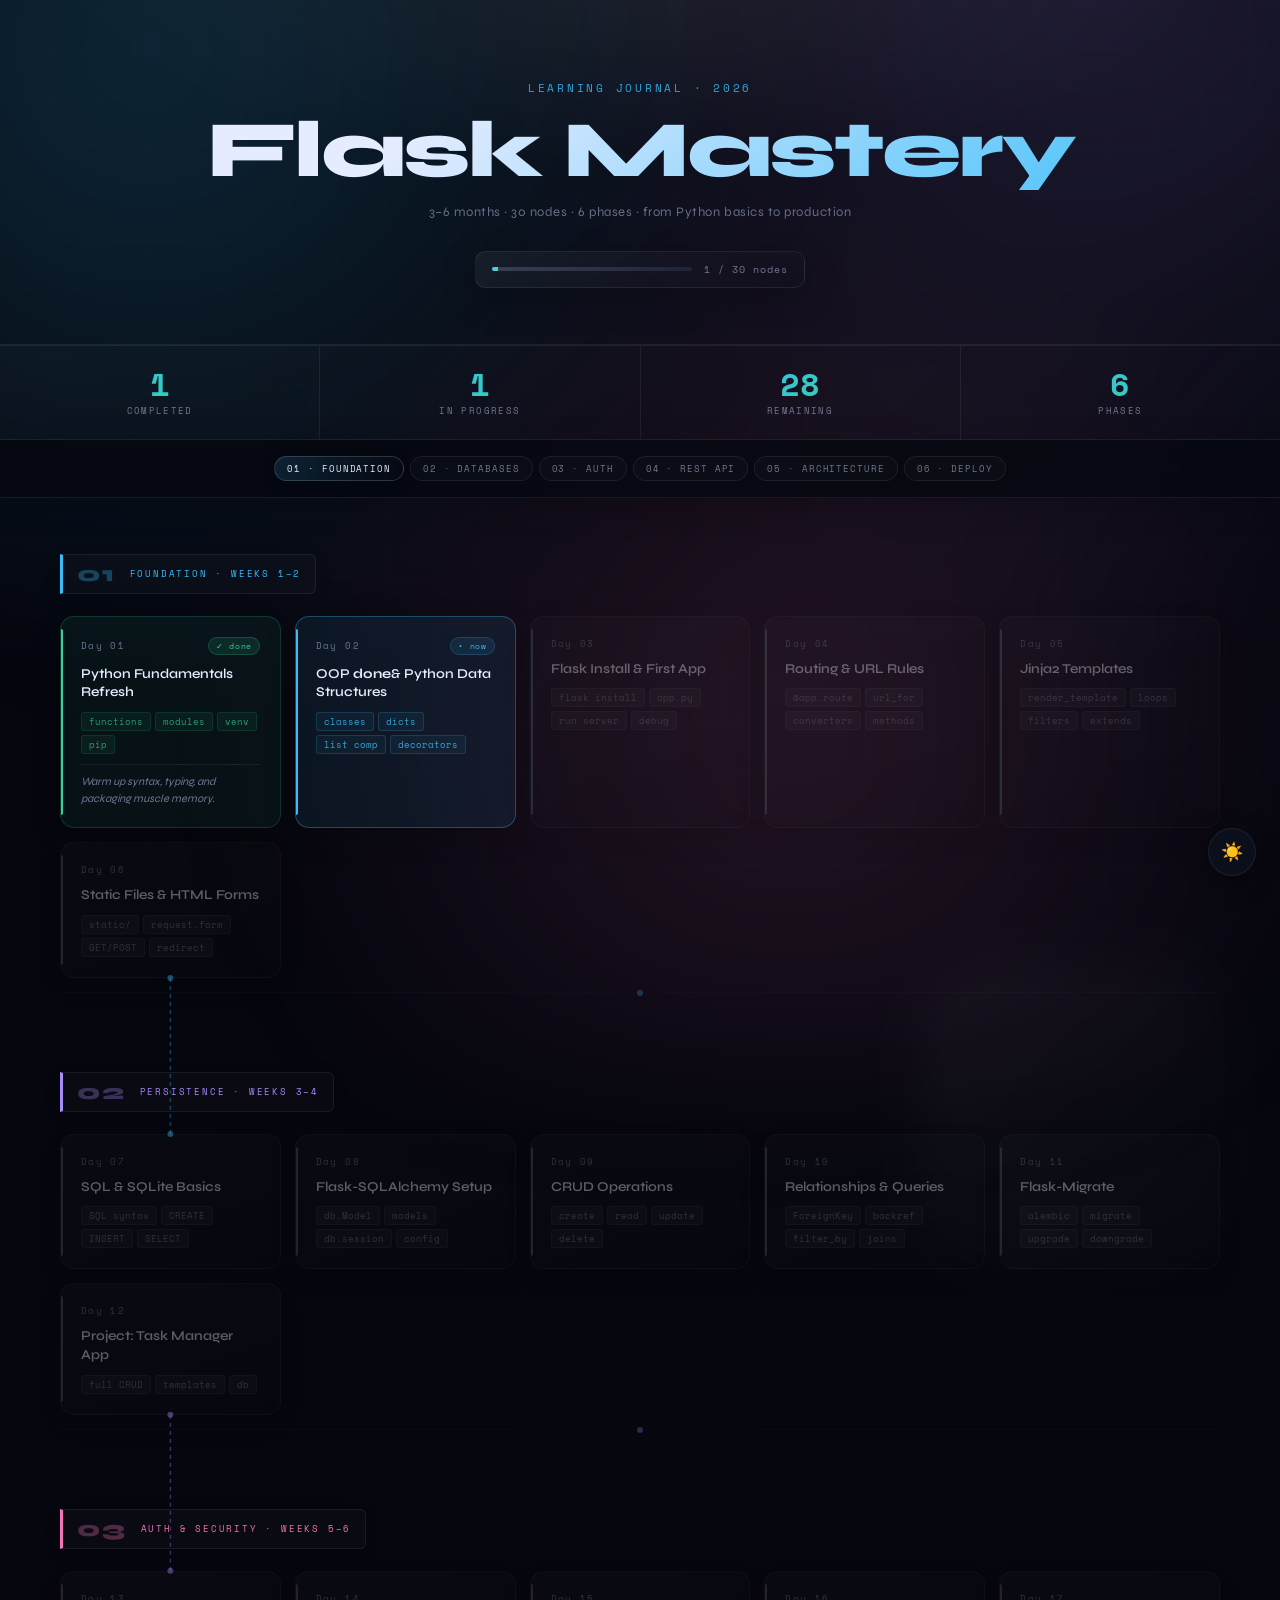
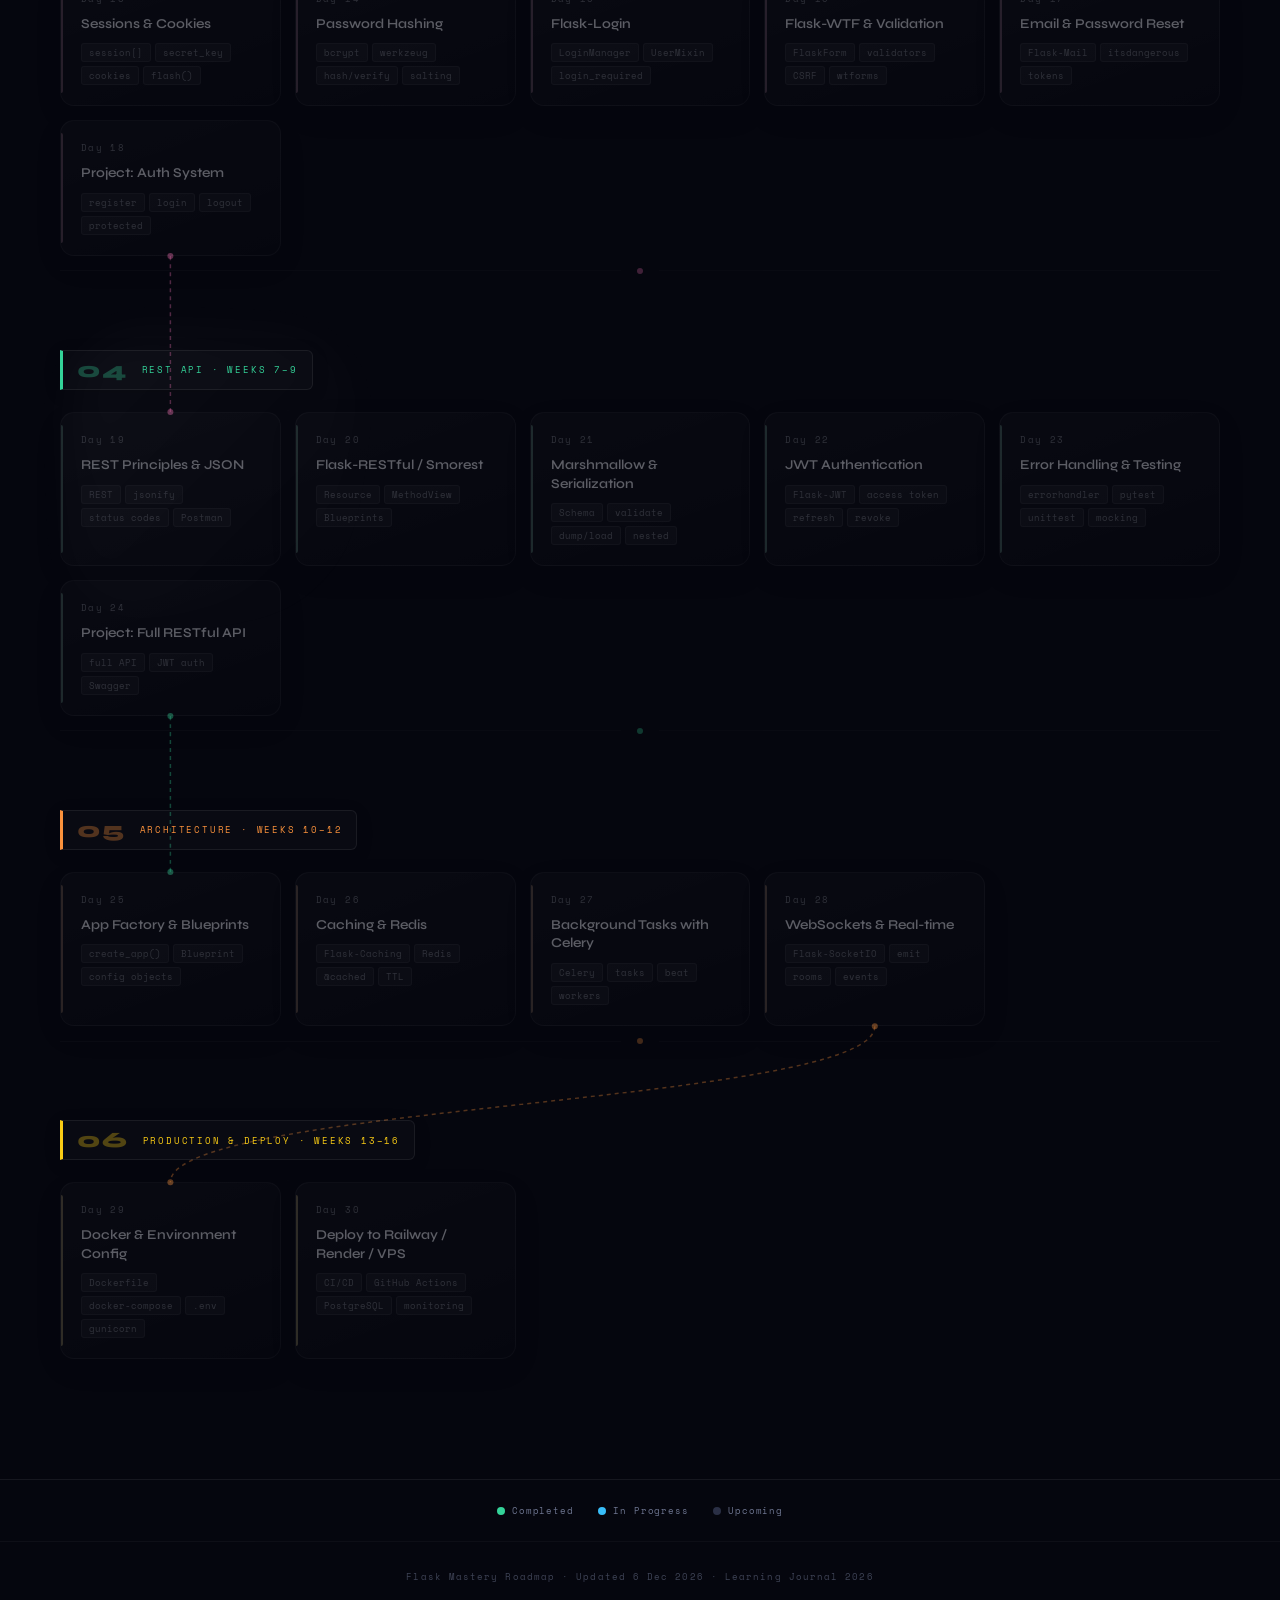
==== index.htm @ deefa355 "Upskill: OPP, Inheritance" ====
﻿<!DOCTYPE html>
<html lang="en">
<head>
<meta charset="UTF-8">
<meta name="viewport" content="width=device-width, initial-scale=1.0">
<title>Flask Mastery Roadmap</title>
<link href="https://fonts.googleapis.com/css2?family=Space+Mono:wght@400;700&family=Syne:wght@400;600;700;800&display=swap" rel="stylesheet">
<style>
*,*::before,*::after{box-sizing:border-box;margin:0;padding:0}

:root{
  --bg:#05060e;
  --panel:#0b0f1c;
  --panel2:#101426;
  --border:rgba(255,255,255,0.07);
  --border-hover:rgba(255,255,255,0.16);
  --text:#e6ecff;
  --muted:#6f7792;
  --dim:#1f2538;
  --nav-bg:rgba(7,9,18,0.94);
  --grid-line:rgba(255,255,255,0.018);
  --h1-from:#e6ecff;
  --h1-to:#38bdf8;
  --shadow:rgba(0,0,0,0.45);
  --c1:#38bdf8;--c2:#a78bfa;--c3:#f472b6;--c4:#34d399;--c5:#fb923c;--c6:#facc15;
}
[data-theme="light"]{
  --bg:#f0f4ff;
  --panel:#ffffff;
  --panel2:#e8edf8;
  --border:rgba(0,0,0,0.08);
  --border-hover:rgba(0,0,0,0.18);
  --text:#0f1120;
  --muted:#6b7280;
  --dim:#c5ccdd;
  --nav-bg:rgba(240,244,255,0.94);
  --grid-line:rgba(0,0,0,0.04);
  --h1-from:#0f1120;
  --h1-to:#0284c7;
  --shadow:rgba(0,0,0,0.14);
  --c1:#0284c7;--c2:#7c3aed;--c3:#db2777;--c4:#059669;--c5:#ea580c;--c6:#b45309;
}

html{scroll-behavior:smooth;-webkit-text-size-adjust:100%}

body{
  background:var(--bg);
  color:var(--text);
  font-family:'Syne',sans-serif;
  overflow-x:hidden;
  min-height:100vh;
  position:relative;
  transition:background 0.35s,color 0.35s;
}

/* Aurora BG */
body::before{
  content:'';
  position:fixed;
  inset:-20% -10%;
  background:
    radial-gradient(circle at 18% 18%, rgba(56,189,248,0.18),transparent 38%),
    radial-gradient(circle at 80% 12%, rgba(167,139,250,0.16),transparent 40%),
    radial-gradient(circle at 60% 72%, rgba(244,114,182,0.13),transparent 44%);
  filter:blur(72px);
  animation:drift 20s ease-in-out infinite alternate;
  pointer-events:none;
  z-index:0;
  transition:opacity 0.4s;
}
[data-theme="light"] body::before{opacity:0.45}
body::after{
  content:'';
  position:fixed;inset:0;
  background-image:
    linear-gradient(var(--grid-line) 1px,transparent 1px),
    linear-gradient(90deg,var(--grid-line) 1px,transparent 1px);
  background-size:48px 48px;
  pointer-events:none;z-index:0;mix-blend-mode:soft-light;
}
@keyframes drift{
  0%{transform:translate3d(0,0,0) scale(1)}
  50%{transform:translate3d(2%,-1%,0) scale(1.05)}
  100%{transform:translate3d(-2%,1%,0) scale(1.03)}
}

/* Floating orbs */
.floaty{
  position:absolute;
  width:clamp(160px,25vw,300px);
  height:clamp(160px,25vw,300px);
  border-radius:28%;
  background:linear-gradient(135deg,rgba(255,255,255,0.1),rgba(255,255,255,0));
  filter:blur(22px);opacity:0.3;z-index:1;
  animation:floaty 22s ease-in-out infinite;pointer-events:none;
}
.floaty.f1{top:60%;left:5%;animation-delay:2s}
.floaty.f2{top:30%;left:72%;animation-delay:6s;mix-blend-mode:screen}
@keyframes floaty{
  0%{transform:translate3d(0,0,0) rotate(0deg)}
  50%{transform:translate3d(12px,-16px,0) rotate(12deg)}
  100%{transform:translate3d(-8px,18px,0) rotate(-8deg)}
}

/* ==================== HEADER ==================== */
#header{
  position:relative;z-index:2;
  text-align:center;
  padding:clamp(40px,8vw,80px) clamp(16px,5vw,40px) clamp(32px,6vw,56px);
  border-bottom:1px solid var(--border);
  overflow:hidden;
}
#header::before{
  content:'';position:absolute;inset:0;pointer-events:none;
  background:radial-gradient(ellipse 70% 90% at 50% -10%,rgba(255,255,255,0.06),transparent 70%);
}
.eyebrow{
  font-family:'Space Mono',monospace;
  font-size:clamp(9px,1.5vw,11px);
  letter-spacing:0.25em;
  color:var(--c1);text-transform:uppercase;
  margin-bottom:14px;opacity:0.85;
}
h1{
  font-size:clamp(32px,7vw,80px);
  font-weight:800;letter-spacing:-0.03em;line-height:1;
  margin-bottom:12px;
  background:linear-gradient(135deg,var(--h1-from) 30%,var(--h1-to) 100%);
  -webkit-background-clip:text;-webkit-text-fill-color:transparent;background-clip:text;
}
.subtitle{
  font-size:clamp(11px,1.8vw,13px);color:var(--muted);
  letter-spacing:0.04em;margin-bottom:28px;opacity:0.9;
  line-height:1.6;
  max-width:480px;margin-left:auto;margin-right:auto;
}
.prog-row{
  display:inline-flex;align-items:center;gap:12px;
  background:linear-gradient(145deg,rgba(255,255,255,0.05),rgba(255,255,255,0));
  border:1px solid var(--border);border-radius:10px;
  padding:10px 16px;
  box-shadow:0 10px 34px rgba(0,0,0,0.22);
  flex-wrap:wrap;justify-content:center;
}
.prog-bar{
  width:clamp(120px,30vw,200px);height:4px;
  background:var(--dim);border-radius:999px;overflow:hidden;position:relative;
}
.prog-bar::after{
  content:'';position:absolute;inset:0;
  background:linear-gradient(90deg,rgba(255,255,255,0.12),transparent);
  animation:shine 2.4s linear infinite;
}
.prog-fill{height:100%;width:0%;background:linear-gradient(90deg,var(--c1),var(--c4));transition:width 1s ease}
.prog-txt{font-family:'Space Mono',monospace;font-size:clamp(9px,1.5vw,10px);color:var(--muted);letter-spacing:0.1em;white-space:nowrap}
@keyframes shine{from{transform:translateX(-100%)}to{transform:translateX(100%)}}

/* ==================== PHASE NAV ==================== */
#phase-nav{
  display:flex;gap:6px;flex-wrap:wrap;justify-content:center;
  padding:clamp(10px,2vw,16px) clamp(12px,4vw,24px);
  border-bottom:1px solid var(--border);
  background:var(--nav-bg);
  position:sticky;top:0;z-index:50;
  backdrop-filter:blur(18px);-webkit-backdrop-filter:blur(18px);
  box-shadow:0 8px 32px rgba(0,0,0,0.22);
}
.pnav{
  font-family:'Space Mono',monospace;
  font-size:clamp(8px,1.2vw,9px);
  letter-spacing:0.1em;text-transform:uppercase;
  padding:5px 12px;border-radius:999px;
  border:1px solid var(--border);
  color:var(--muted);background:rgba(255,255,255,0.02);
  cursor:pointer;transition:all 0.22s ease;text-decoration:none;
  white-space:nowrap;
}
.pnav:hover,.pnav.active{
  color:var(--text);border-color:var(--border-hover);
  background:linear-gradient(120deg,color-mix(in srgb,var(--phase-col) 15%,transparent),transparent);
  box-shadow:0 4px 14px rgba(0,0,0,0.14);
}

/* ==================== CANVAS ==================== */
#canvas-wrap{
  position:relative;z-index:2;
  width:100%;
  /* removed overflow-x:auto — layout is flex wrap now */
}
#roadmap-canvas{
  position:relative;
  padding:0 clamp(16px,5vw,60px) clamp(60px,8vw,100px);
}

/* SVG connector lines */
#svg-lines{
  position:absolute;inset:0;width:100%;height:100%;
  pointer-events:none;overflow:visible;
}

/* ==================== PHASE SECTION ==================== */
.phase-section{
  position:relative;
  padding:clamp(36px,6vw,56px) 0 clamp(14px,3vw,20px);
  z-index:2;
  opacity:0;transform:translateY(22px) scale(0.99);
  transition:opacity 0.65s ease,transform 0.65s ease;
}
.phase-section.visible{opacity:1;transform:translateY(0) scale(1)}

.phase-label{
  display:inline-flex;align-items:center;gap:10px;
  font-family:'Space Mono',monospace;
  font-size:clamp(8px,1.2vw,9px);letter-spacing:0.2em;text-transform:uppercase;
  color:var(--phase-col);
  margin-bottom:clamp(14px,3vw,22px);
  padding:6px 14px;
  border:1px solid rgba(255,255,255,0.07);border-left:3px solid var(--phase-col);
  border-radius:0 6px 6px 0;
  background:rgba(255,255,255,0.02);
  box-shadow:0 4px 18px rgba(0,0,0,0.1);
  flex-wrap:wrap;
}
.phase-label .ph-num{
  font-size:clamp(16px,3vw,22px);font-weight:800;font-family:'Syne',sans-serif;
  opacity:0.3;margin-right:4px;
}

/* ==================== NODE ROW ==================== */
.node-row{
  display:grid;
  grid-template-columns:repeat(auto-fill,minmax(min(220px,100%),1fr));
  gap:clamp(10px,2vw,14px);
  align-items:stretch;
}

/* ==================== NODE ==================== */
.node{
  position:relative;
  background:linear-gradient(160deg,rgba(255,255,255,0.05),rgba(255,255,255,0.02));
  border:1px solid var(--border);border-radius:14px;
  padding:clamp(14px,2.5vw,20px) clamp(14px,2.5vw,20px);
  transition:
    transform 0.35s cubic-bezier(.16,.84,.44,1),
    border-color 0.2s ease,
    box-shadow 0.35s ease,
    background 0.3s ease;
  cursor:default;
  box-shadow:0 10px 30px rgba(0,0,0,0.2);
  transform-origin:center center;
  min-width:0;
}
@media(hover:hover){
  .node:hover{
    transform:translateY(-5px) rotateX(3deg) rotateY(-1.5deg);
    border-color:var(--border-hover);
    box-shadow:0 22px 50px var(--shadow);
    background:linear-gradient(160deg,rgba(255,255,255,0.08),rgba(255,255,255,0.03));
  }
}
.node::before{
  content:'';position:absolute;
  left:0;top:12px;bottom:12px;width:2px;
  background:var(--phase-col);border-radius:0 2px 2px 0;
  opacity:0.5;transition:opacity 0.2s;
}
.node:hover::before{opacity:1}

/* States */
.node.done{background:rgba(52,211,153,0.06);border-color:rgba(52,211,153,0.18)}
.node.done::before{background:var(--c4);opacity:1}
.node.current{
  background:rgba(56,189,248,0.08);border-color:rgba(56,189,248,0.32);
  animation:glimmer 3s ease-in-out infinite;
}
.node.current::before{background:var(--c1);opacity:1;animation:blinkBar 2s ease-in-out infinite}
.node.locked{opacity:0.38;filter:saturate(0.35);pointer-events:none}

@keyframes blinkBar{0%,100%{opacity:1}50%{opacity:0.18}}
@keyframes glimmer{
  0%{box-shadow:0 0 0 1px rgba(56,189,248,0.08),0 8px 40px rgba(56,189,248,0.08)}
  50%{box-shadow:0 0 0 2px rgba(56,189,248,0.16),0 14px 60px rgba(56,189,248,0.18)}
  100%{box-shadow:0 0 0 1px rgba(56,189,248,0.08),0 8px 40px rgba(56,189,248,0.08)}
}

/* Node inner */
.node-top{display:flex;align-items:center;justify-content:space-between;margin-bottom:10px;gap:6px}
.node-day{
  font-family:'Space Mono',monospace;
  font-size:clamp(8px,1.3vw,9px);letter-spacing:0.15em;color:var(--muted);
}
.node-badge{
  font-family:'Space Mono',monospace;font-size:8px;letter-spacing:0.08em;
  padding:2px 7px;border-radius:20px;white-space:nowrap;flex-shrink:0;
}
.node.done .node-badge{background:rgba(52,211,153,0.12);color:var(--c4);border:1px solid rgba(52,211,153,0.22)}
.node.done .node-badge::before{content:'✓ done'}
.node.current .node-badge{background:rgba(56,189,248,0.1);color:var(--c1);border:1px solid rgba(56,189,248,0.2)}
.node.current .node-badge::before{content:'• now'}

.node-title{
  font-size:clamp(12px,1.8vw,13.5px);font-weight:600;color:var(--text);
  line-height:1.38;margin-bottom:10px;
}
.node-tags{display:flex;flex-wrap:wrap;gap:4px}
.node-tags span{
  font-family:'Space Mono',monospace;font-size:clamp(8px,1.2vw,9px);
  padding:2px 7px;border-radius:3px;
  background:rgba(255,255,255,0.05);border:1px solid var(--border);color:var(--muted);
}
.node.done .node-tags span{background:rgba(52,211,153,0.06);border-color:rgba(52,211,153,0.12);color:rgba(52,211,153,0.7)}
.node.current .node-tags span{background:rgba(56,189,248,0.06);border-color:rgba(56,189,248,0.18);color:rgba(56,189,248,0.85)}

.node-notes{
  margin-top:10px;padding-top:8px;border-top:1px solid var(--border);
  font-size:clamp(10px,1.5vw,11px);color:var(--muted);font-style:italic;
  line-height:1.55;font-family:'Syne',sans-serif;font-weight:400;
}

/* Phase divider */
.phase-divider{display:flex;align-items:center;gap:16px;margin:12px 0 0;opacity:0.25}
.phase-divider-line{flex:1;height:1px;background:var(--border)}
.phase-divider-dot{width:6px;height:6px;border-radius:50%;background:var(--phase-col);flex-shrink:0}

/* ==================== STATS STRIP ==================== */
#stats-strip{
  display:flex;gap:0;flex-wrap:wrap;
  border-top:1px solid var(--border);border-bottom:1px solid var(--border);
  background:linear-gradient(135deg,rgba(255,255,255,0.02),rgba(255,255,255,0));
  position:relative;z-index:2;
}
.stat-item{
  flex:1;min-width:100px;
  padding:clamp(14px,3vw,22px) clamp(12px,3vw,24px);
  text-align:center;
  border-right:1px solid var(--border);
}
.stat-item:last-child{border-right:none}
.stat-val{
  font-family:'Space Mono',monospace;
  font-size:clamp(20px,4vw,32px);font-weight:700;
  background:linear-gradient(135deg,var(--c1),var(--c4));
  -webkit-background-clip:text;-webkit-text-fill-color:transparent;background-clip:text;
  line-height:1;margin-bottom:4px;
}
.stat-lbl{
  font-family:'Space Mono',monospace;
  font-size:clamp(8px,1.2vw,9px);letter-spacing:0.15em;
  text-transform:uppercase;color:var(--muted);
}

/* ==================== LEGEND ==================== */
#legend{
  display:flex;gap:clamp(12px,3vw,24px);flex-wrap:wrap;
  justify-content:center;align-items:center;
  padding:clamp(16px,3vw,24px) clamp(16px,5vw,32px);
  border-top:1px solid var(--border);
  position:relative;z-index:2;
}
.leg-item{
  display:flex;align-items:center;gap:7px;
  font-family:'Space Mono',monospace;
  font-size:clamp(8px,1.3vw,9px);letter-spacing:0.1em;color:var(--muted);
}
.leg-dot{width:8px;height:8px;border-radius:50%;flex-shrink:0}

/* ==================== FOOTER ==================== */
footer{
  text-align:center;
  padding:clamp(18px,4vw,28px);
  border-top:1px solid var(--border);
  font-family:'Space Mono',monospace;
  font-size:clamp(8px,1.3vw,9px);letter-spacing:0.12em;
  color:var(--muted);opacity:0.55;
  position:relative;z-index:2;
}

/* ==================== THEME TOGGLE ==================== */
#theme-toggle{
  position:fixed;bottom:clamp(16px,4vw,24px);right:clamp(16px,4vw,24px);
  z-index:200;
  width:clamp(40px,5vw,48px);height:clamp(40px,5vw,48px);
  border-radius:50%;border:1px solid var(--border);
  background:var(--panel);color:var(--text);
  cursor:pointer;display:flex;align-items:center;justify-content:center;
  font-size:clamp(15px,2vw,18px);
  box-shadow:0 6px 24px var(--shadow);
  transition:transform 0.2s,box-shadow 0.2s,background 0.35s;line-height:1;
}
#theme-toggle:hover{transform:scale(1.08);box-shadow:0 10px 32px var(--shadow)}

/* ==================== SCROLLBAR ==================== */
::-webkit-scrollbar{width:3px;height:3px}
::-webkit-scrollbar-track{background:var(--bg)}
::-webkit-scrollbar-thumb{background:var(--dim);border-radius:2px}

/* ==================== MOBILE OVERRIDES ==================== */
/* Touch devices: disable 3d tilts */
@media(max-width:480px){
  .floaty{display:none}
  #phase-nav{gap:5px;padding:10px 10px}
  .pnav{font-size:7.5px;padding:4px 9px;letter-spacing:0.06em}
  .stat-item{min-width:80px}
}

/* Medium screens: 2 cols */
@media(min-width:480px) and (max-width:768px){
  .node-row{grid-template-columns:repeat(2,1fr)}
}

/* Large screens: 3+ auto-fill */
@media(min-width:769px){
  .node-row{grid-template-columns:repeat(auto-fill,minmax(220px,1fr))}
}

/* XL screens: constrain max width */
@media(min-width:1400px){
  #roadmap-canvas{max-width:1400px;margin:0 auto}
}
</style>
</head>
<body>
<div class="floaty f1"></div>
<div class="floaty f2"></div>

<!-- HEADER -->
<div id="header">
  <p class="eyebrow">Learning Journal · 2026</p>
  <h1>Flask Mastery</h1>
  <p class="subtitle">3–6 months · 30 nodes · 6 phases · from Python basics to production</p>
  <div class="prog-row">
    <div class="prog-bar"><div class="prog-fill" id="progFill"></div></div>
    <span class="prog-txt" id="progTxt">0 / 30</span>
  </div>
</div>

<!-- STATS STRIP -->
<div id="stats-strip">
  <div class="stat-item">
    <div class="stat-val" id="statDone">1</div>
    <div class="stat-lbl">Completed</div>
  </div>
  <div class="stat-item">
    <div class="stat-val" id="statCurrent">1</div>
    <div class="stat-lbl">In Progress</div>
  </div>
  <div class="stat-item">
    <div class="stat-val" id="statLeft">28</div>
    <div class="stat-lbl">Remaining</div>
  </div>
  <div class="stat-item">
    <div class="stat-val">6</div>
    <div class="stat-lbl">Phases</div>
  </div>
</div>

<!-- PHASE NAV -->
<nav id="phase-nav">
  <a href="#p1" class="pnav" style="--phase-col:var(--c1)">01 · Foundation</a>
  <a href="#p2" class="pnav" style="--phase-col:var(--c2)">02 · Databases</a>
  <a href="#p3" class="pnav" style="--phase-col:var(--c3)">03 · Auth</a>
  <a href="#p4" class="pnav" style="--phase-col:var(--c4)">04 · REST API</a>
  <a href="#p5" class="pnav" style="--phase-col:var(--c5)">05 · Architecture</a>
  <a href="#p6" class="pnav" style="--phase-col:var(--c6)">06 · Deploy</a>
</nav>

<!-- ROADMAP CANVAS -->
<div id="canvas-wrap">
<div id="roadmap-canvas">

<svg id="svg-lines" xmlns="http://www.w3.org/2000/svg"></svg>

<!-- PHASE 1 -->
<section class="phase-section" id="p1" style="--phase-col:var(--c1)">
  <div class="phase-label"><span class="ph-num">01</span>Foundation · Weeks 1–2</div>
  <div class="node-row">

    <div class="node done" data-id="d01">
      <div class="node-top"><span class="node-day">Day 01</span><span class="node-badge"></span></div>
      <div class="node-title">Python Fundamentals Refresh</div>
      <div class="node-tags"><span>functions</span><span>modules</span><span>venv</span><span>pip</span></div>
      <p class="node-notes">Warm up syntax, typing, and packaging muscle memory.</p>
    </div>

    <div class="node current" data-id="d02">
      <div class="node-top"><span class="node-day">Day 02</span><span class="node-badge"></span></div>
      <div class="node-title">OOP <b>done</b>&amp; Python Data Structures</div>
      <div class="node-tags"><span>classes</span><span>dicts</span><span>list comp</span><span>decorators</span></div>
    </div>

    <div class="node locked" data-id="d03">
      <div class="node-top"><span class="node-day">Day 03</span><span class="node-badge"></span></div>
      <div class="node-title">Flask Install &amp; First App</div>
      <div class="node-tags"><span>flask install</span><span>app.py</span><span>run server</span><span>debug</span></div>
    </div>

    <div class="node locked" data-id="d04">
      <div class="node-top"><span class="node-day">Day 04</span><span class="node-badge"></span></div>
      <div class="node-title">Routing &amp; URL Rules</div>
      <div class="node-tags"><span>@app.route</span><span>url_for</span><span>converters</span><span>methods</span></div>
    </div>

    <div class="node locked" data-id="d05">
      <div class="node-top"><span class="node-day">Day 05</span><span class="node-badge"></span></div>
      <div class="node-title">Jinja2 Templates</div>
      <div class="node-tags"><span>render_template</span><span>loops</span><span>filters</span><span>extends</span></div>
    </div>

    <div class="node locked" data-id="d06">
      <div class="node-top"><span class="node-day">Day 06</span><span class="node-badge"></span></div>
      <div class="node-title">Static Files &amp; HTML Forms</div>
      <div class="node-tags"><span>static/</span><span>request.form</span><span>GET/POST</span><span>redirect</span></div>
    </div>

  </div>
  <div class="phase-divider"><div class="phase-divider-line"></div><div class="phase-divider-dot"></div><div class="phase-divider-line"></div></div>
</section>

<!-- PHASE 2 -->
<section class="phase-section" id="p2" style="--phase-col:var(--c2)">
  <div class="phase-label"><span class="ph-num">02</span>Persistence · Weeks 3–4</div>
  <div class="node-row">

    <div class="node locked" data-id="d07">
      <div class="node-top"><span class="node-day">Day 07</span><span class="node-badge"></span></div>
      <div class="node-title">SQL &amp; SQLite Basics</div>
      <div class="node-tags"><span>SQL syntax</span><span>CREATE</span><span>INSERT</span><span>SELECT</span></div>
    </div>

    <div class="node locked" data-id="d08">
      <div class="node-top"><span class="node-day">Day 08</span><span class="node-badge"></span></div>
      <div class="node-title">Flask-SQLAlchemy Setup</div>
      <div class="node-tags"><span>db.Model</span><span>models</span><span>db.session</span><span>config</span></div>
    </div>

    <div class="node locked" data-id="d09">
      <div class="node-top"><span class="node-day">Day 09</span><span class="node-badge"></span></div>
      <div class="node-title">CRUD Operations</div>
      <div class="node-tags"><span>create</span><span>read</span><span>update</span><span>delete</span></div>
    </div>

    <div class="node locked" data-id="d10">
      <div class="node-top"><span class="node-day">Day 10</span><span class="node-badge"></span></div>
      <div class="node-title">Relationships &amp; Queries</div>
      <div class="node-tags"><span>ForeignKey</span><span>backref</span><span>filter_by</span><span>joins</span></div>
    </div>

    <div class="node locked" data-id="d11">
      <div class="node-top"><span class="node-day">Day 11</span><span class="node-badge"></span></div>
      <div class="node-title">Flask-Migrate</div>
      <div class="node-tags"><span>alembic</span><span>migrate</span><span>upgrade</span><span>downgrade</span></div>
    </div>

    <div class="node locked" data-id="d12">
      <div class="node-top"><span class="node-day">Day 12</span><span class="node-badge"></span></div>
      <div class="node-title">Project: Task Manager App</div>
      <div class="node-tags"><span>full CRUD</span><span>templates</span><span>db</span></div>
    </div>

  </div>
  <div class="phase-divider"><div class="phase-divider-line"></div><div class="phase-divider-dot"></div><div class="phase-divider-line"></div></div>
</section>

<!-- PHASE 3 -->
<section class="phase-section" id="p3" style="--phase-col:var(--c3)">
  <div class="phase-label"><span class="ph-num">03</span>Auth &amp; Security · Weeks 5–6</div>
  <div class="node-row">

    <div class="node locked" data-id="d13">
      <div class="node-top"><span class="node-day">Day 13</span><span class="node-badge"></span></div>
      <div class="node-title">Sessions &amp; Cookies</div>
      <div class="node-tags"><span>session[]</span><span>secret_key</span><span>cookies</span><span>flash()</span></div>
    </div>

    <div class="node locked" data-id="d14">
      <div class="node-top"><span class="node-day">Day 14</span><span class="node-badge"></span></div>
      <div class="node-title">Password Hashing</div>
      <div class="node-tags"><span>bcrypt</span><span>werkzeug</span><span>hash/verify</span><span>salting</span></div>
    </div>

    <div class="node locked" data-id="d15">
      <div class="node-top"><span class="node-day">Day 15</span><span class="node-badge"></span></div>
      <div class="node-title">Flask-Login</div>
      <div class="node-tags"><span>LoginManager</span><span>UserMixin</span><span>login_required</span></div>
    </div>

    <div class="node locked" data-id="d16">
      <div class="node-top"><span class="node-day">Day 16</span><span class="node-badge"></span></div>
      <div class="node-title">Flask-WTF &amp; Validation</div>
      <div class="node-tags"><span>FlaskForm</span><span>validators</span><span>CSRF</span><span>wtforms</span></div>
    </div>

    <div class="node locked" data-id="d17">
      <div class="node-top"><span class="node-day">Day 17</span><span class="node-badge"></span></div>
      <div class="node-title">Email &amp; Password Reset</div>
      <div class="node-tags"><span>Flask-Mail</span><span>itsdangerous</span><span>tokens</span></div>
    </div>

    <div class="node locked" data-id="d18">
      <div class="node-top"><span class="node-day">Day 18</span><span class="node-badge"></span></div>
      <div class="node-title">Project: Auth System</div>
      <div class="node-tags"><span>register</span><span>login</span><span>logout</span><span>protected</span></div>
    </div>

  </div>
  <div class="phase-divider"><div class="phase-divider-line"></div><div class="phase-divider-dot"></div><div class="phase-divider-line"></div></div>
</section>

<!-- PHASE 4 -->
<section class="phase-section" id="p4" style="--phase-col:var(--c4)">
  <div class="phase-label"><span class="ph-num">04</span>REST API · Weeks 7–9</div>
  <div class="node-row">

    <div class="node locked" data-id="d19">
      <div class="node-top"><span class="node-day">Day 19</span><span class="node-badge"></span></div>
      <div class="node-title">REST Principles &amp; JSON</div>
      <div class="node-tags"><span>REST</span><span>jsonify</span><span>status codes</span><span>Postman</span></div>
    </div>

    <div class="node locked" data-id="d20">
      <div class="node-top"><span class="node-day">Day 20</span><span class="node-badge"></span></div>
      <div class="node-title">Flask-RESTful / Smorest</div>
      <div class="node-tags"><span>Resource</span><span>MethodView</span><span>Blueprints</span></div>
    </div>

    <div class="node locked" data-id="d21">
      <div class="node-top"><span class="node-day">Day 21</span><span class="node-badge"></span></div>
      <div class="node-title">Marshmallow &amp; Serialization</div>
      <div class="node-tags"><span>Schema</span><span>validate</span><span>dump/load</span><span>nested</span></div>
    </div>

    <div class="node locked" data-id="d22">
      <div class="node-top"><span class="node-day">Day 22</span><span class="node-badge"></span></div>
      <div class="node-title">JWT Authentication</div>
      <div class="node-tags"><span>Flask-JWT</span><span>access token</span><span>refresh</span><span>revoke</span></div>
    </div>

    <div class="node locked" data-id="d23">
      <div class="node-top"><span class="node-day">Day 23</span><span class="node-badge"></span></div>
      <div class="node-title">Error Handling &amp; Testing</div>
      <div class="node-tags"><span>errorhandler</span><span>pytest</span><span>unittest</span><span>mocking</span></div>
    </div>

    <div class="node locked" data-id="d24">
      <div class="node-top"><span class="node-day">Day 24</span><span class="node-badge"></span></div>
      <div class="node-title">Project: Full RESTful API</div>
      <div class="node-tags"><span>full API</span><span>JWT auth</span><span>Swagger</span></div>
    </div>

  </div>
  <div class="phase-divider"><div class="phase-divider-line"></div><div class="phase-divider-dot"></div><div class="phase-divider-line"></div></div>
</section>

<!-- PHASE 5 -->
<section class="phase-section" id="p5" style="--phase-col:var(--c5)">
  <div class="phase-label"><span class="ph-num">05</span>Architecture · Weeks 10–12</div>
  <div class="node-row">

    <div class="node locked" data-id="d25">
      <div class="node-top"><span class="node-day">Day 25</span><span class="node-badge"></span></div>
      <div class="node-title">App Factory &amp; Blueprints</div>
      <div class="node-tags"><span>create_app()</span><span>Blueprint</span><span>config objects</span></div>
    </div>

    <div class="node locked" data-id="d26">
      <div class="node-top"><span class="node-day">Day 26</span><span class="node-badge"></span></div>
      <div class="node-title">Caching &amp; Redis</div>
      <div class="node-tags"><span>Flask-Caching</span><span>Redis</span><span>@cached</span><span>TTL</span></div>
    </div>

    <div class="node locked" data-id="d27">
      <div class="node-top"><span class="node-day">Day 27</span><span class="node-badge"></span></div>
      <div class="node-title">Background Tasks with Celery</div>
      <div class="node-tags"><span>Celery</span><span>tasks</span><span>beat</span><span>workers</span></div>
    </div>

    <div class="node locked" data-id="d28">
      <div class="node-top"><span class="node-day">Day 28</span><span class="node-badge"></span></div>
      <div class="node-title">WebSockets &amp; Real-time</div>
      <div class="node-tags"><span>Flask-SocketIO</span><span>emit</span><span>rooms</span><span>events</span></div>
    </div>

  </div>
  <div class="phase-divider"><div class="phase-divider-line"></div><div class="phase-divider-dot"></div><div class="phase-divider-line"></div></div>
</section>

<!-- PHASE 6 -->
<section class="phase-section" id="p6" style="--phase-col:var(--c6)">
  <div class="phase-label"><span class="ph-num">06</span>Production &amp; Deploy · Weeks 13–16</div>
  <div class="node-row">

    <div class="node locked" data-id="d29">
      <div class="node-top"><span class="node-day">Day 29</span><span class="node-badge"></span></div>
      <div class="node-title">Docker &amp; Environment Config</div>
      <div class="node-tags"><span>Dockerfile</span><span>docker-compose</span><span>.env</span><span>gunicorn</span></div>
    </div>

    <div class="node locked" data-id="d30">
      <div class="node-top"><span class="node-day">Day 30</span><span class="node-badge"></span></div>
      <div class="node-title">Deploy to Railway / Render / VPS</div>
      <div class="node-tags"><span>CI/CD</span><span>GitHub Actions</span><span>PostgreSQL</span><span>monitoring</span></div>
    </div>

  </div>
</section>

</div><!-- /roadmap-canvas -->
</div><!-- /canvas-wrap -->

<!-- LEGEND -->
<div id="legend">
  <div class="leg-item"><span class="leg-dot" style="background:var(--c4)"></span>Completed</div>
  <div class="leg-item"><span class="leg-dot" style="background:var(--c1)"></span>In Progress</div>
  <div class="leg-item"><span class="leg-dot" style="background:#2a2f45"></span>Upcoming</div>
</div>

<footer>
  Flask Mastery Roadmap &middot; Updated <span id="footerDate">—</span> &middot; Learning Journal 2026
</footer>

<button id="theme-toggle" title="Toggle light / dark mode">☀️</button>

<script>
// ── THEME ────────────────────────────────────────────────────────────────────
const html = document.documentElement;
const btn  = document.getElementById('theme-toggle');
const saved = localStorage.getItem('flask-roadmap-theme') || 'dark';
applyTheme(saved);
btn.addEventListener('click', () => {
  const next = html.getAttribute('data-theme') === 'light' ? 'dark' : 'light';
  applyTheme(next);
  localStorage.setItem('flask-roadmap-theme', next);
});
function applyTheme(t){
  html.setAttribute('data-theme', t);
  btn.textContent = t === 'light' ? '🌙' : '☀️';
  setTimeout(drawLines, 300);
}

// ── PROGRESS ─────────────────────────────────────────────────────────────────
function updateProgress(){
  const total   = document.querySelectorAll('.node').length;
  const done    = document.querySelectorAll('.node.done').length;
  const current = document.querySelectorAll('.node.current').length;
  const left    = total - done - current;
  const pct     = total > 0 ? Math.round(done / total * 100) : 0;
  document.getElementById('progFill').style.width = pct + '%';
  document.getElementById('progTxt').textContent  = done + ' / ' + total + ' nodes';
  document.getElementById('statDone').textContent    = done;
  document.getElementById('statCurrent').textContent = current;
  document.getElementById('statLeft').textContent    = left;
}

// ── DATE ──────────────────────────────────────────────────────────────────────
const mo = ['Jan','Feb','Mar','Apr','May','Jun','Jul','Aug','Sep','Oct','Nov','Dec'];
const d  = new Date();
document.getElementById('footerDate').textContent =
  d.getDate() + ' ' + mo[d.getMonth()] + ' ' + d.getFullYear();

// ── SECTION REVEAL ───────────────────────────────────────────────────────────
const observer = new IntersectionObserver(entries => {
  entries.forEach(e => {
    if(e.isIntersecting){ e.target.classList.add('visible'); observer.unobserve(e.target); }
  });
}, { threshold: 0.08, rootMargin: '0px 0px -40px 0px' });
document.querySelectorAll('.phase-section').forEach(s => observer.observe(s));

// ── ACTIVE NAV ───────────────────────────────────────────────────────────────
const navLinks = Array.from(document.querySelectorAll('.pnav'));
function syncNav(){
  const pos = window.scrollY + 120;
  let active = navLinks[0];
  navLinks.forEach(link => {
    const target = document.querySelector(link.getAttribute('href'));
    if(target && target.offsetTop <= pos) active = link;
  });
  navLinks.forEach(l => l.classList.toggle('active', l === active));
}
window.addEventListener('scroll', syncNav, { passive: true });

// ── SVG CONNECTOR LINES ──────────────────────────────────────────────────────
function drawLines(){
  const svg    = document.getElementById('svg-lines');
  svg.innerHTML = '';
  const canvas     = document.getElementById('roadmap-canvas');
  const canvasRect = canvas.getBoundingClientRect();
  const scrollTop  = window.scrollY;
  const isLight    = html.getAttribute('data-theme') === 'light';

  const dark  = ['#38bdf8','#a78bfa','#f472b6','#34d399','#fb923c','#facc15'];
  const light = ['#0284c7','#7c3aed','#db2777','#059669','#ea580c','#b45309'];
  const cols  = isLight ? light : dark;
  const phases = document.querySelectorAll('.phase-section');

  // Only draw if there's enough space (skip on very small viewports to avoid clutter)
  if(window.innerWidth < 360) return;

  phases.forEach((phase, pi) => {
    if(pi === phases.length - 1) return;
    const thisNodes = phase.querySelectorAll('.node');
    const nextPhase = phases[pi + 1];
    const nextNodes = nextPhase.querySelectorAll('.node');
    if(!thisNodes.length || !nextNodes.length) return;

    const fromNode = thisNodes[thisNodes.length - 1];
    const toNode   = nextNodes[0];
    const fr = fromNode.getBoundingClientRect();
    const tr = toNode.getBoundingClientRect();

    const x1 = fr.left + fr.width  / 2 - canvasRect.left;
    const y1 = fr.top  + fr.height     - canvasRect.top  + scrollTop;
    const x2 = tr.left + tr.width  / 2 - canvasRect.left;
    const y2 = tr.top               - canvasRect.top  + scrollTop;
    const mid = (y1 + y2) / 2;

    const path = document.createElementNS('http://www.w3.org/2000/svg','path');
    path.setAttribute('d', `M${x1},${y1} C${x1},${mid} ${x2},${mid} ${x2},${y2}`);
    path.setAttribute('fill','none');
    path.setAttribute('stroke', cols[pi]);
    path.setAttribute('stroke-width','1.5');
    path.setAttribute('stroke-dasharray','4 4');
    path.setAttribute('opacity','0.32');
    path.style.animation = 'dash 6s ease-in-out infinite alternate';
    svg.appendChild(path);

    [[x1,y1],[x2,y2]].forEach(([cx,cy]) => {
      const dot = document.createElementNS('http://www.w3.org/2000/svg','circle');
      dot.setAttribute('cx', cx); dot.setAttribute('cy', cy);
      dot.setAttribute('r','3');  dot.setAttribute('fill', cols[pi]);
      dot.setAttribute('opacity','0.38');
      svg.appendChild(dot);
    });
  });

  const h = canvas.scrollHeight;
  svg.setAttribute('viewBox', `0 0 ${canvas.scrollWidth} ${h}`);
  svg.style.height = h + 'px';
}

// ── INIT ─────────────────────────────────────────────────────────────────────
window.addEventListener('load', () => {
  updateProgress();
  setTimeout(drawLines, 500);
  syncNav();
});

let resizeTimer;
window.addEventListener('resize', () => {
  clearTimeout(resizeTimer);
  resizeTimer = setTimeout(drawLines, 150);
}, { passive: true });

// Inject dash keyframe
const s = document.createElement('style');
s.textContent = '@keyframes dash{from{stroke-dashoffset:12}to{stroke-dashoffset:0}}';
document.head.appendChild(s);
</script>
</body>
</html>
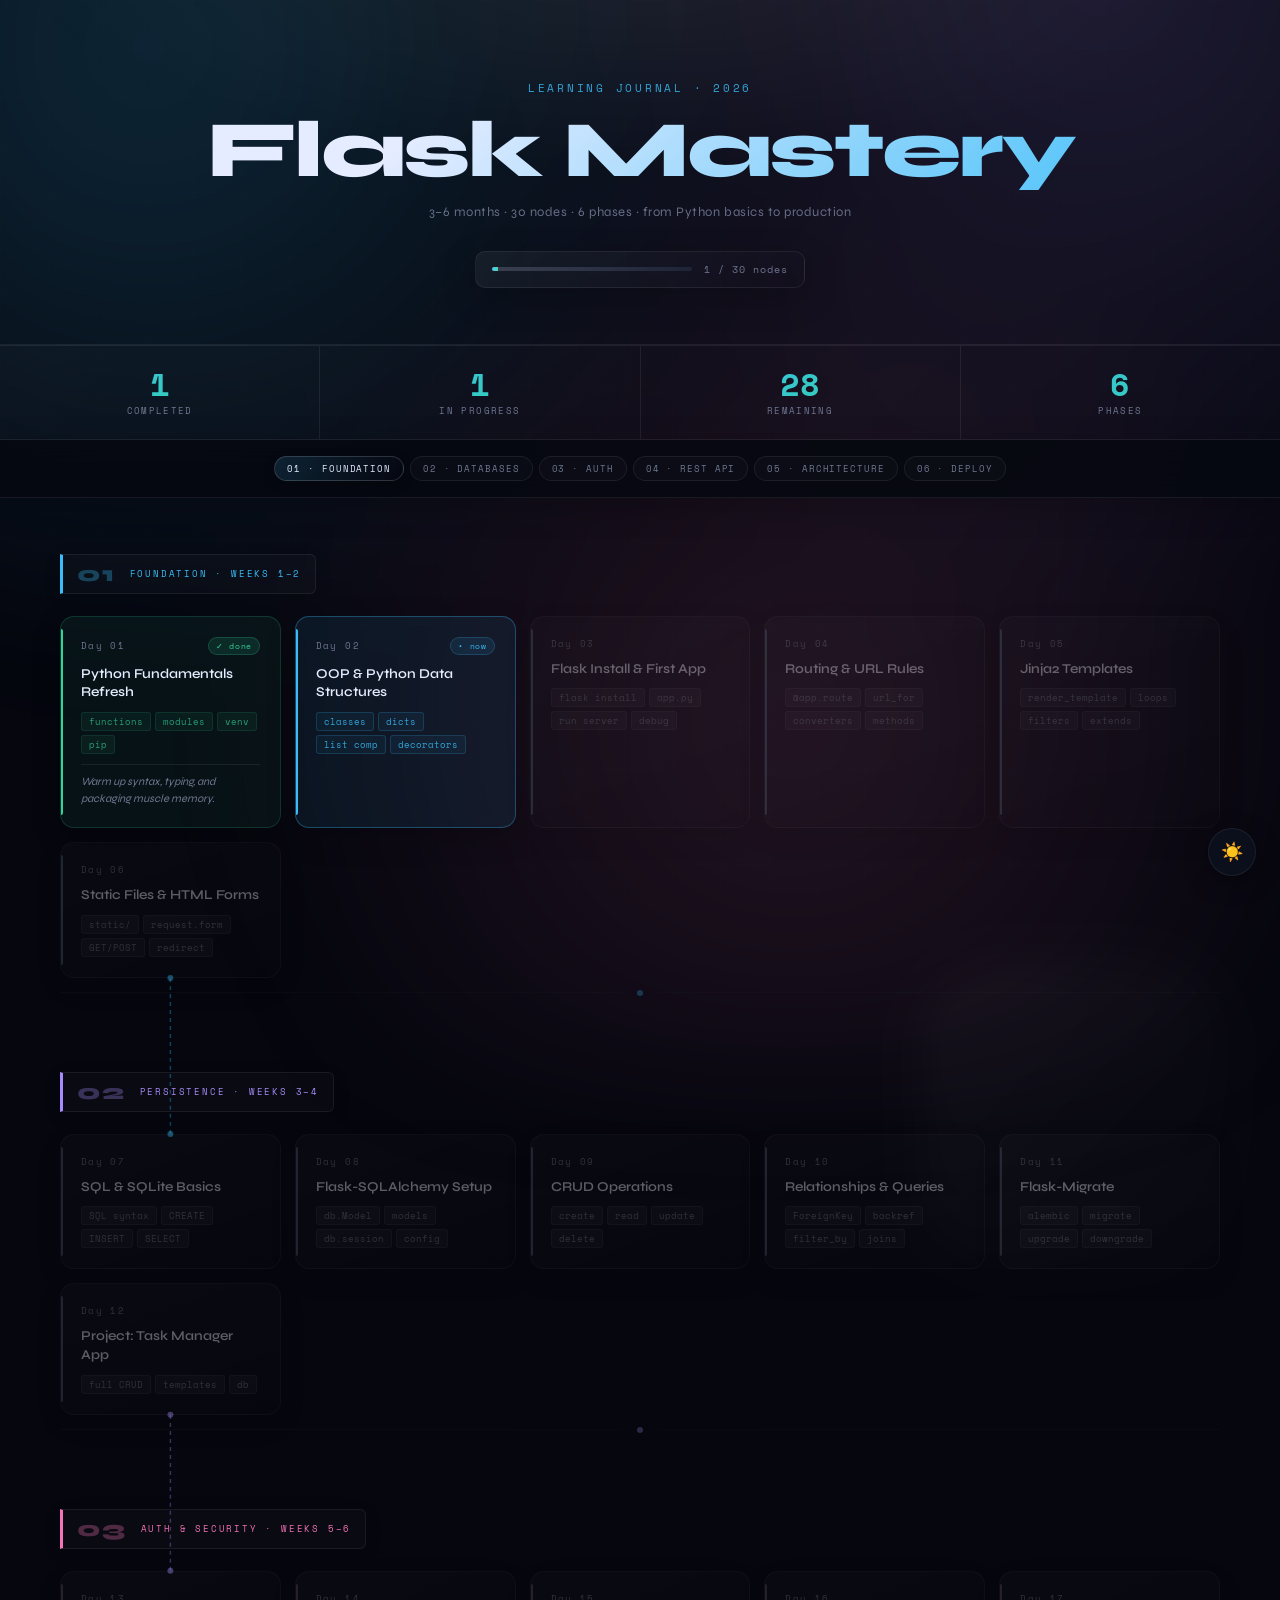
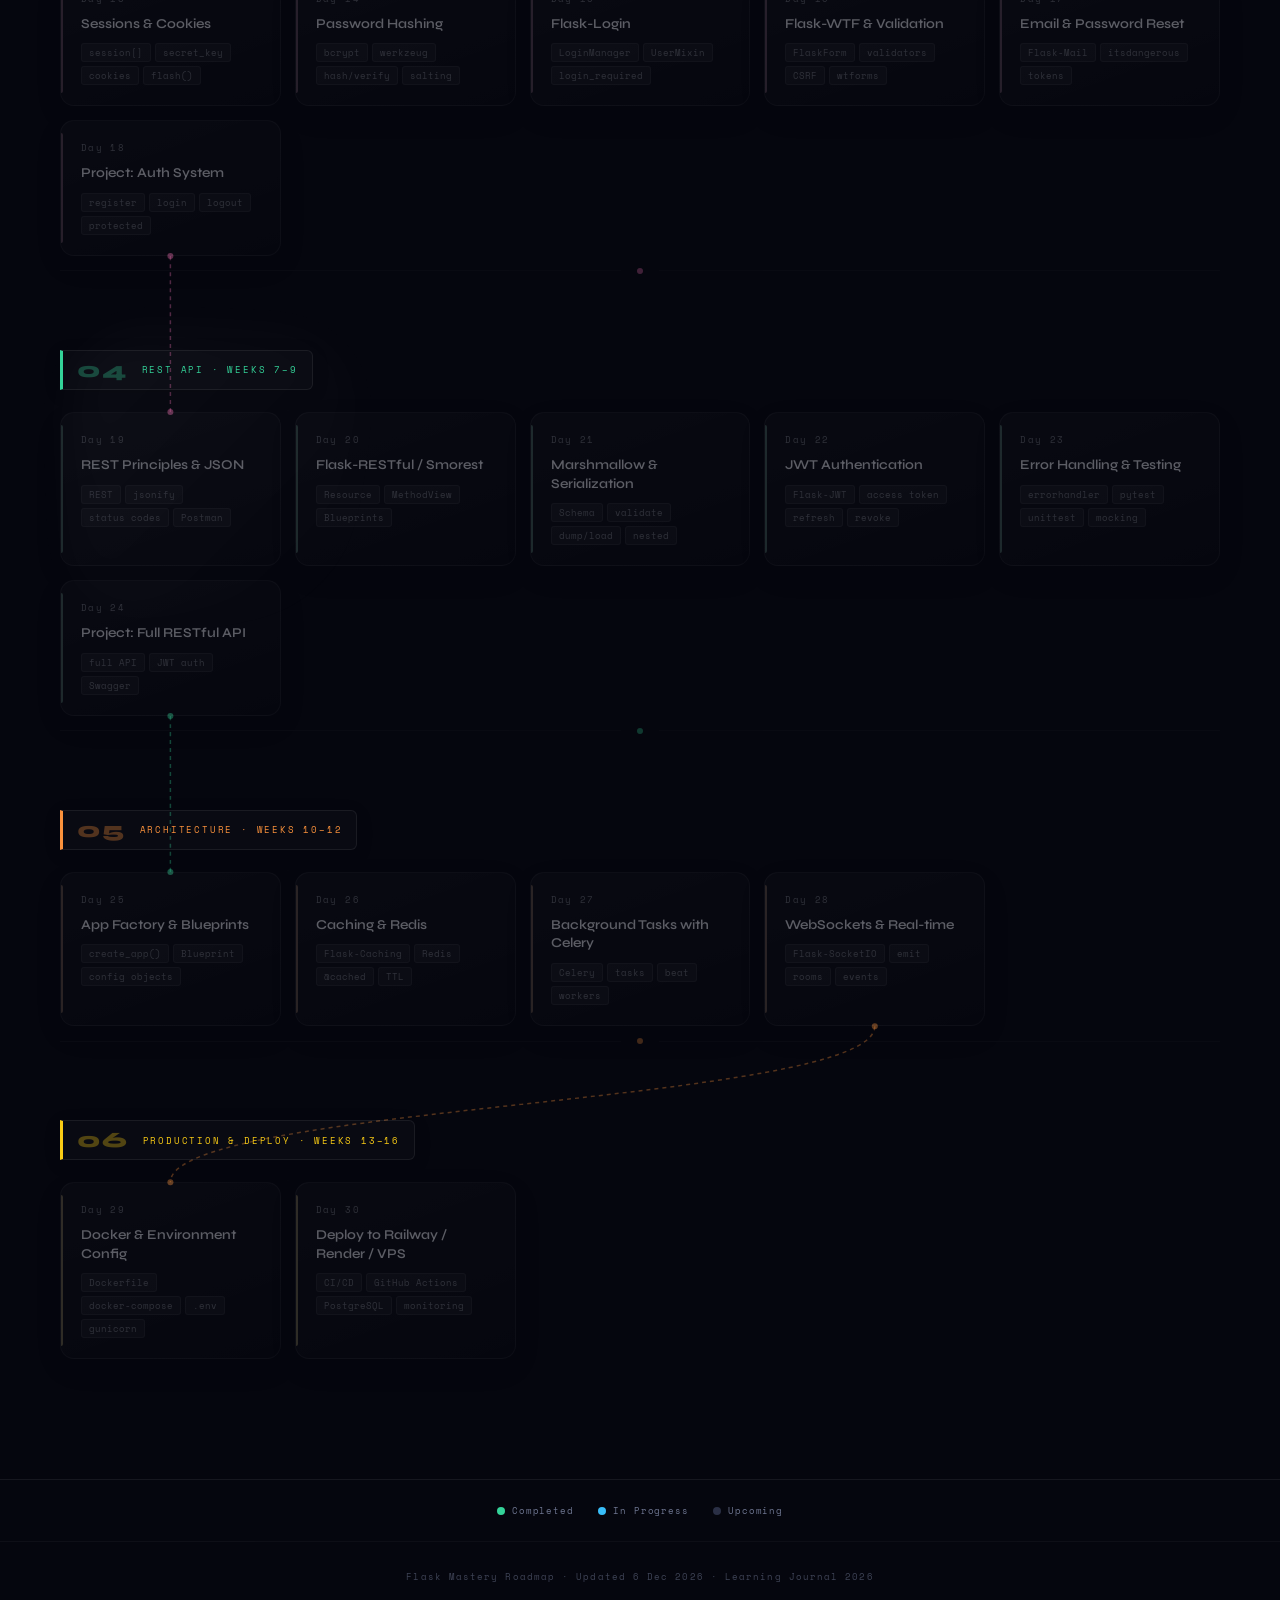
==== commit d2531d95: "Adding header logo" ====
--- a/index.htm
+++ b/index.htm
@@ -5,6 +5,7 @@
 <meta name="viewport" content="width=device-width, initial-scale=1.0">
 <title>Flask Mastery Roadmap</title>
 <link href="https://fonts.googleapis.com/css2?family=Space+Mono:wght@400;700&family=Syne:wght@400;600;700;800&display=swap" rel="stylesheet">
+<link rel="icon" type="image/png" href="static/logo-header.png">
 <style>
 *,*::before,*::after{box-sizing:border-box;margin:0;padding:0}
 
@@ -484,7 +485,7 @@
 
     <div class="node current" data-id="d02">
       <div class="node-top"><span class="node-day">Day 02</span><span class="node-badge"></span></div>
-      <div class="node-title">OOP <b>done</b>&amp; Python Data Structures</div>
+      <div class="node-title">OOP &amp; Python Data Structures</div>
       <div class="node-tags"><span>classes</span><span>dicts</span><span>list comp</span><span>decorators</span></div>
     </div>
 
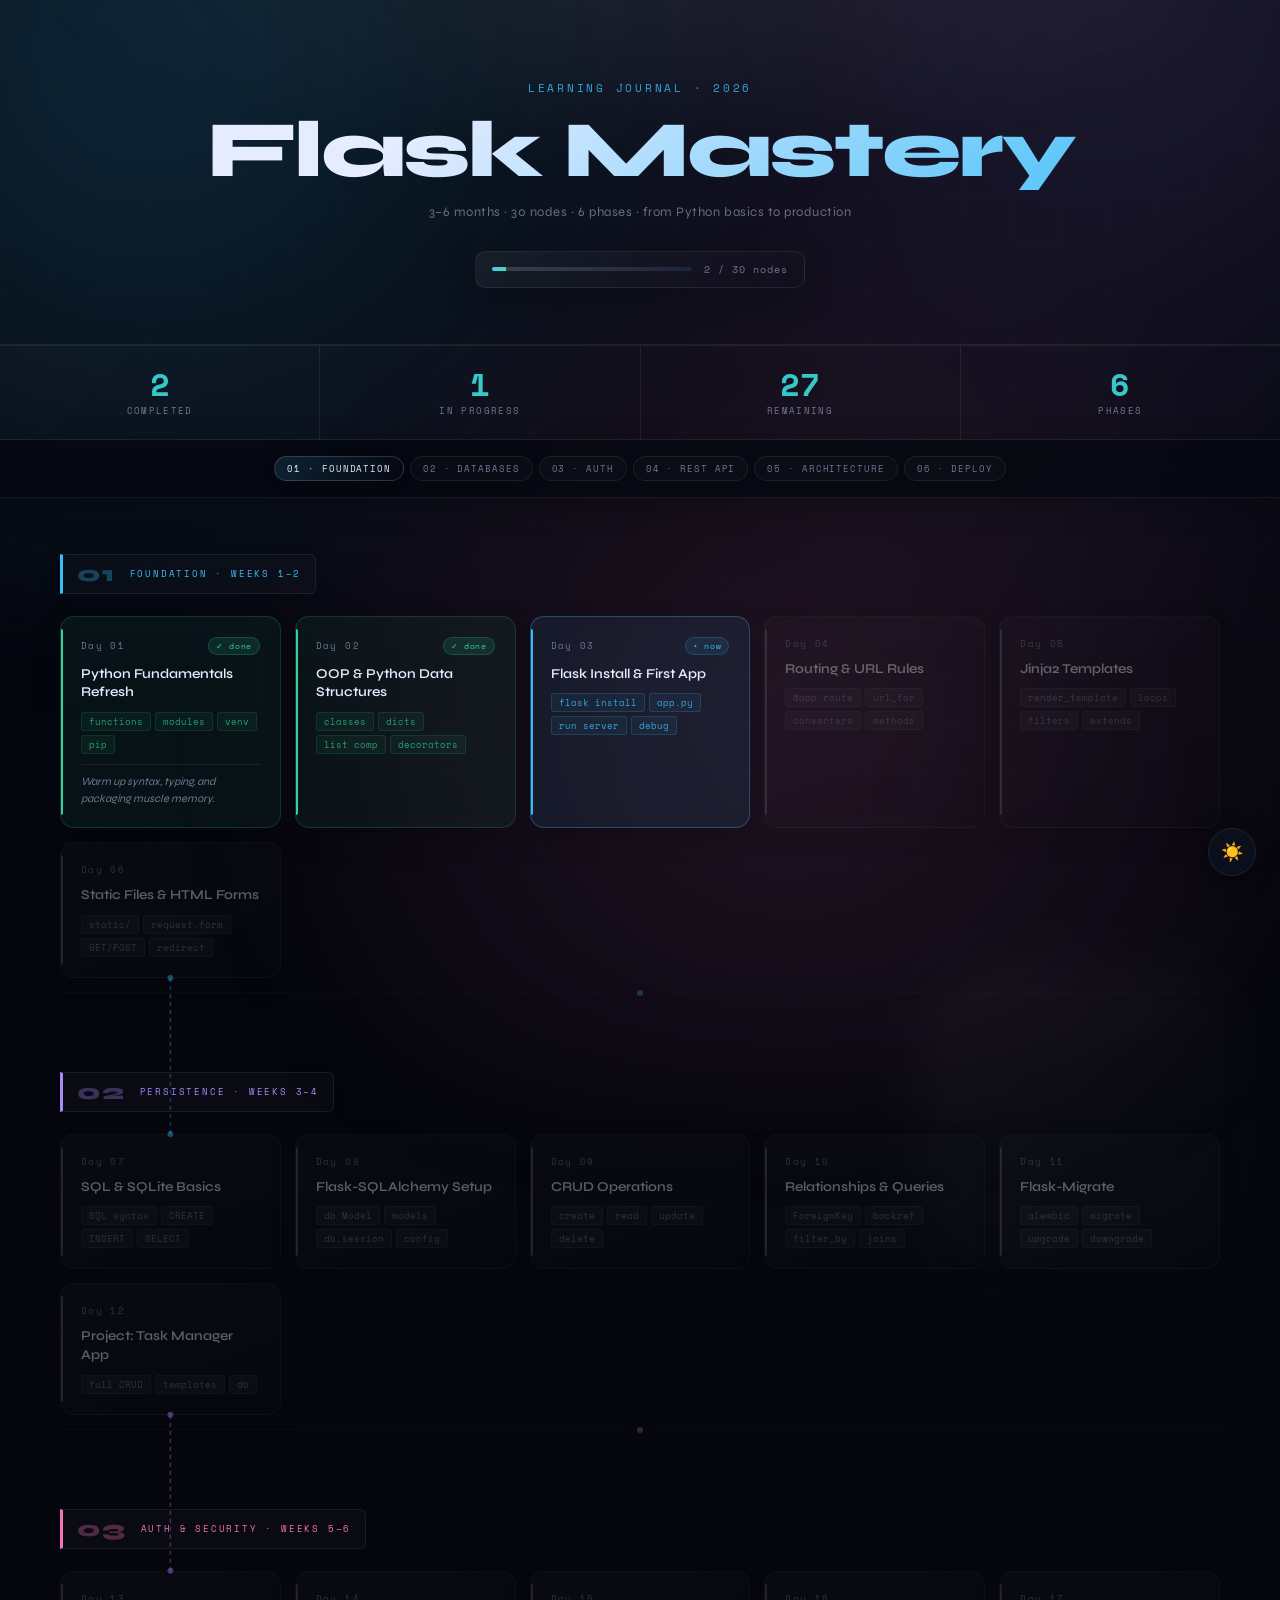
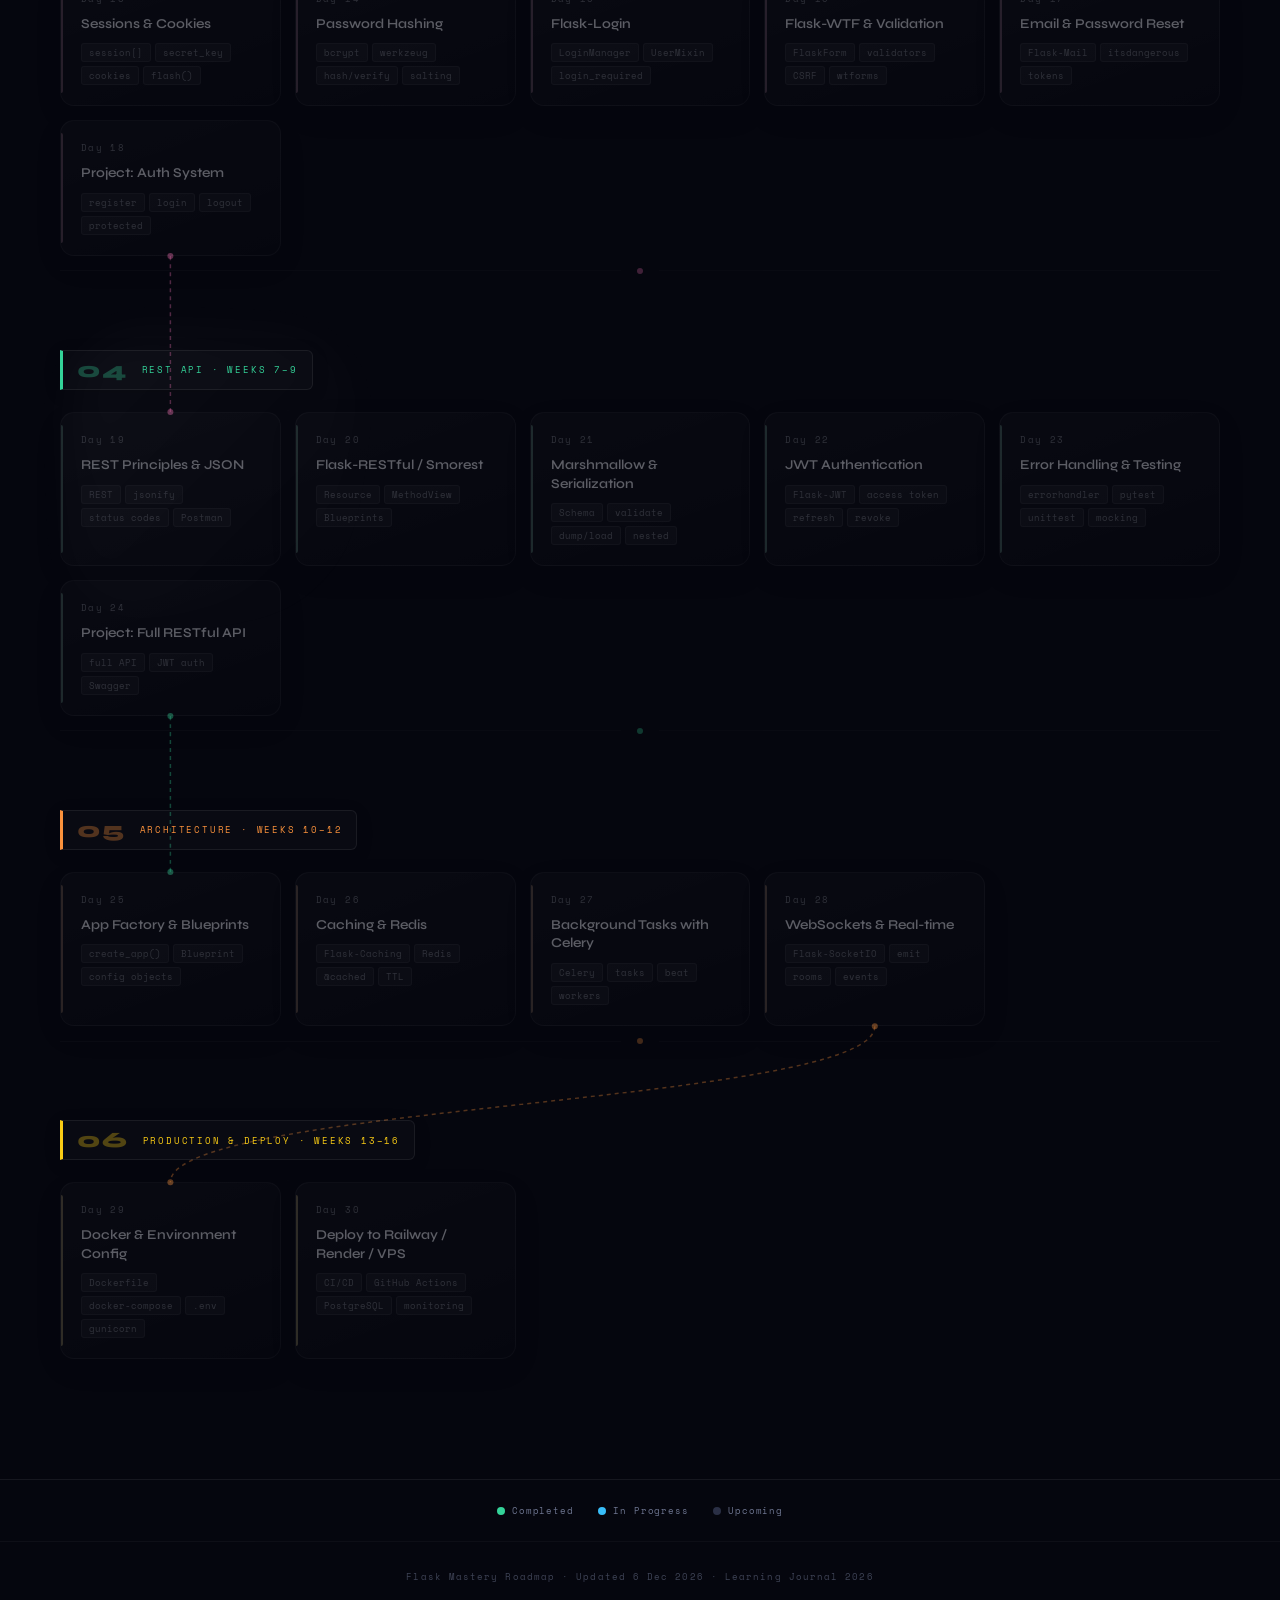
==== commit 5822d659: "Upskill: Day-03" ====
--- a/index.htm
+++ b/index.htm
@@ -483,13 +483,13 @@
       <p class="node-notes">Warm up syntax, typing, and packaging muscle memory.</p>
     </div>
 
-    <div class="node current" data-id="d02">
+    <div class="node done" data-id="d02">
       <div class="node-top"><span class="node-day">Day 02</span><span class="node-badge"></span></div>
       <div class="node-title">OOP &amp; Python Data Structures</div>
       <div class="node-tags"><span>classes</span><span>dicts</span><span>list comp</span><span>decorators</span></div>
     </div>
 
-    <div class="node locked" data-id="d03">
+    <div class="node current" data-id="d03">
       <div class="node-top"><span class="node-day">Day 03</span><span class="node-badge"></span></div>
       <div class="node-title">Flask Install &amp; First App</div>
       <div class="node-tags"><span>flask install</span><span>app.py</span><span>run server</span><span>debug</span></div>
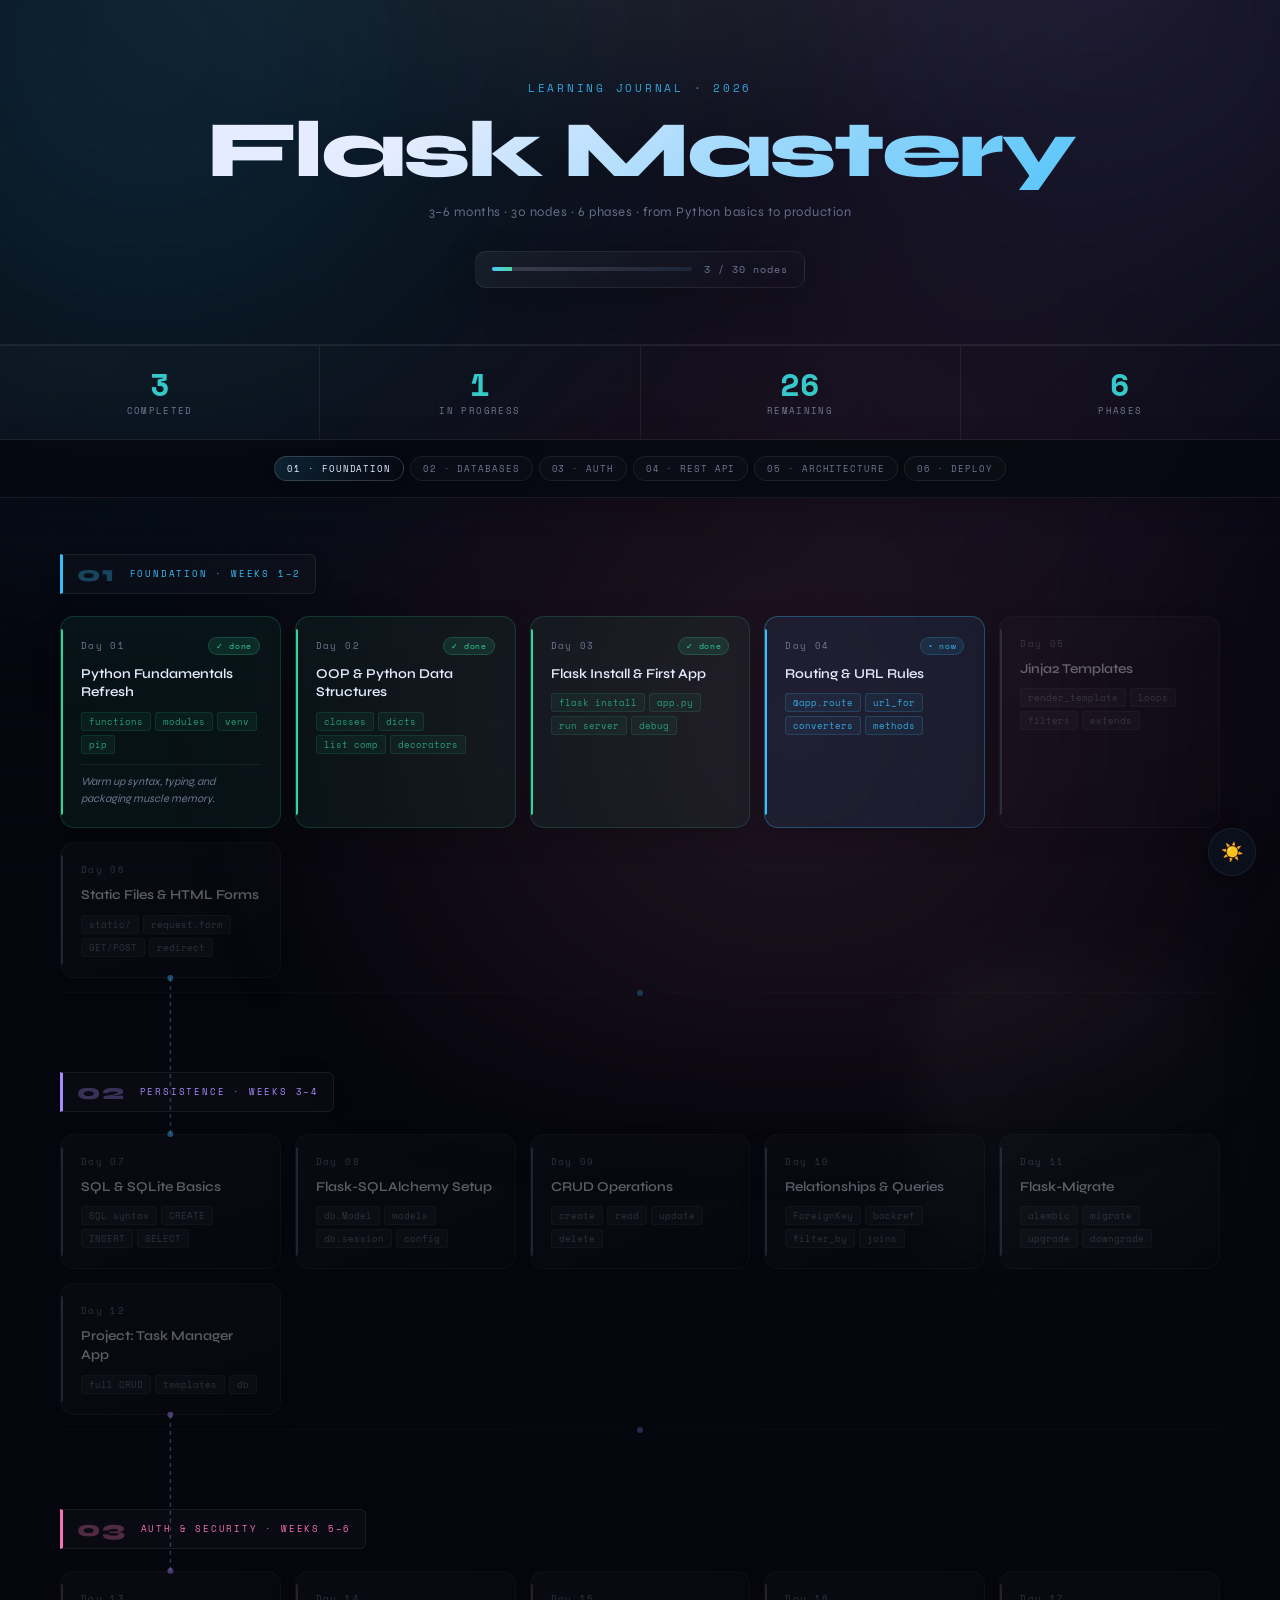
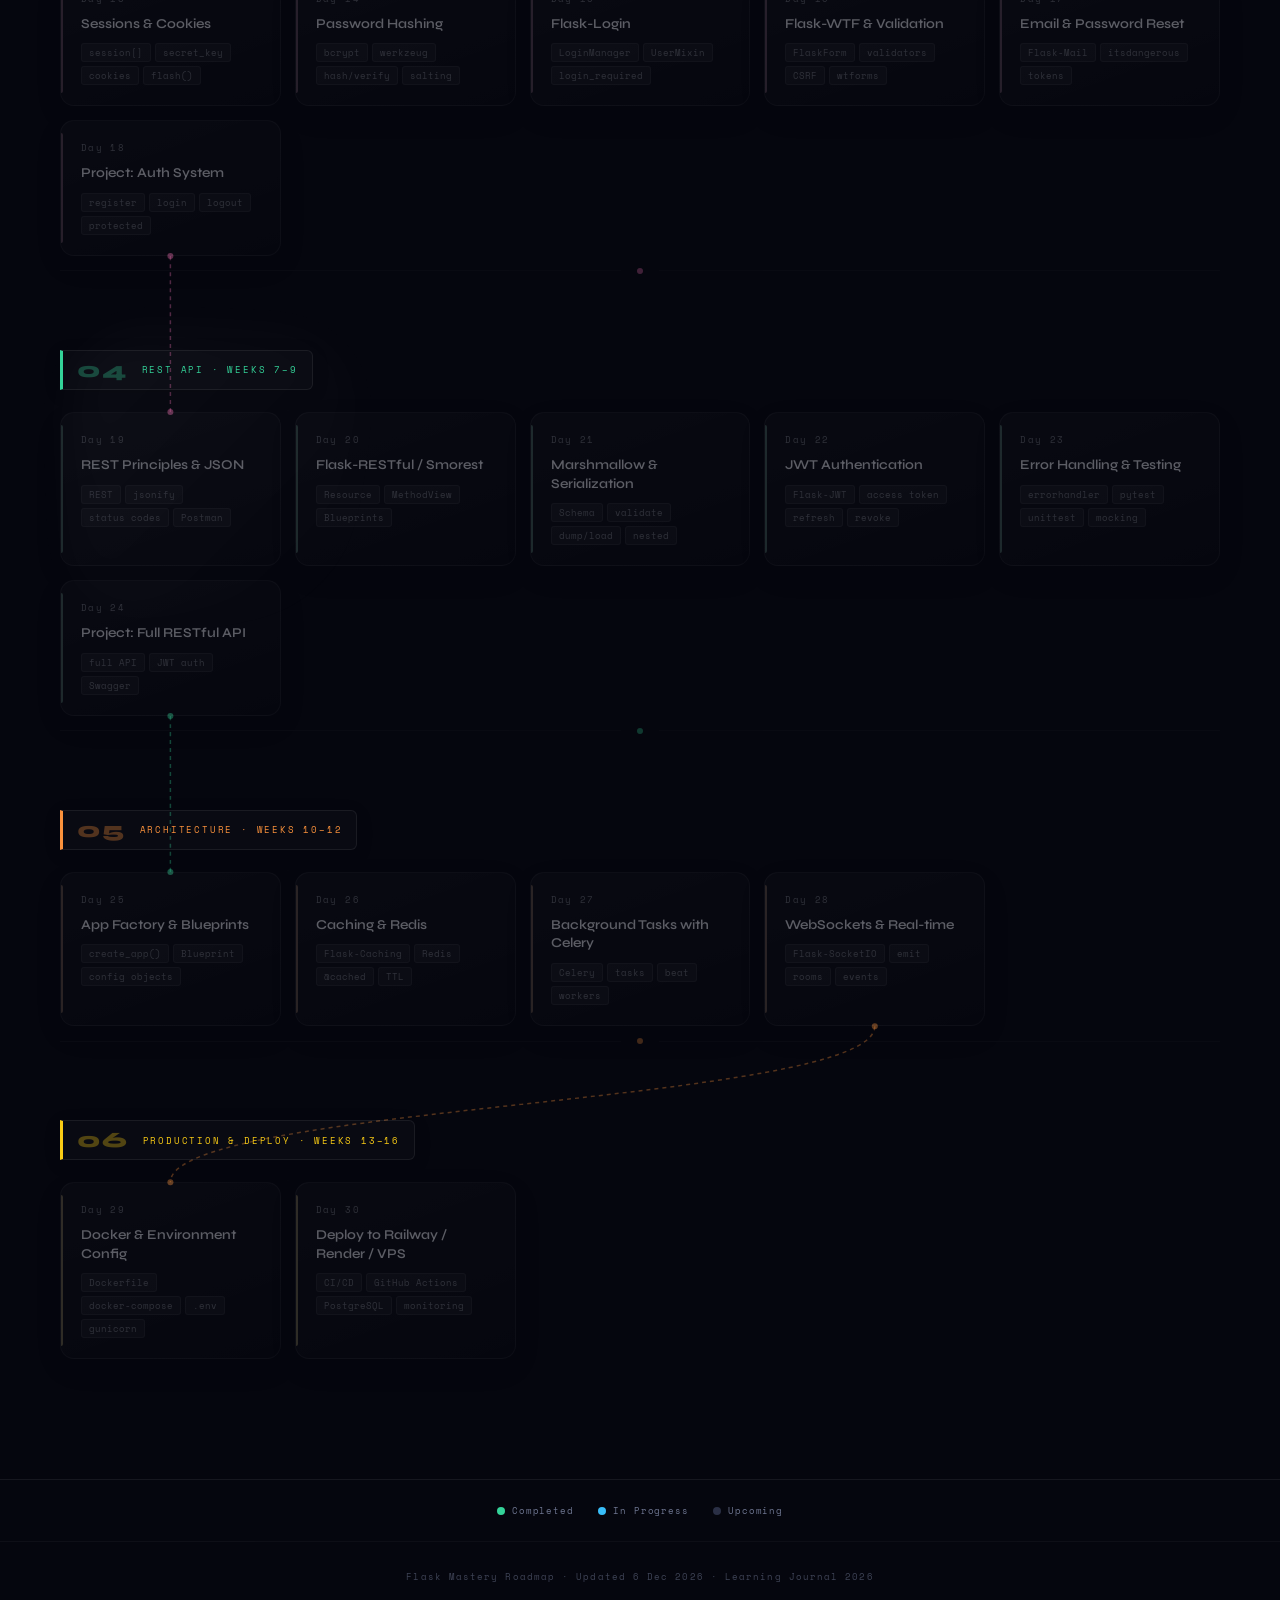
==== commit 44128b80: "Upskill: Day04" ====
--- a/index.htm
+++ b/index.htm
@@ -489,13 +489,13 @@
       <div class="node-tags"><span>classes</span><span>dicts</span><span>list comp</span><span>decorators</span></div>
     </div>
 
-    <div class="node current" data-id="d03">
+    <div class="node done" data-id="d03">
       <div class="node-top"><span class="node-day">Day 03</span><span class="node-badge"></span></div>
       <div class="node-title">Flask Install &amp; First App</div>
       <div class="node-tags"><span>flask install</span><span>app.py</span><span>run server</span><span>debug</span></div>
     </div>
 
-    <div class="node locked" data-id="d04">
+    <div class="node current" data-id="d04">
       <div class="node-top"><span class="node-day">Day 04</span><span class="node-badge"></span></div>
       <div class="node-title">Routing &amp; URL Rules</div>
       <div class="node-tags"><span>@app.route</span><span>url_for</span><span>converters</span><span>methods</span></div>
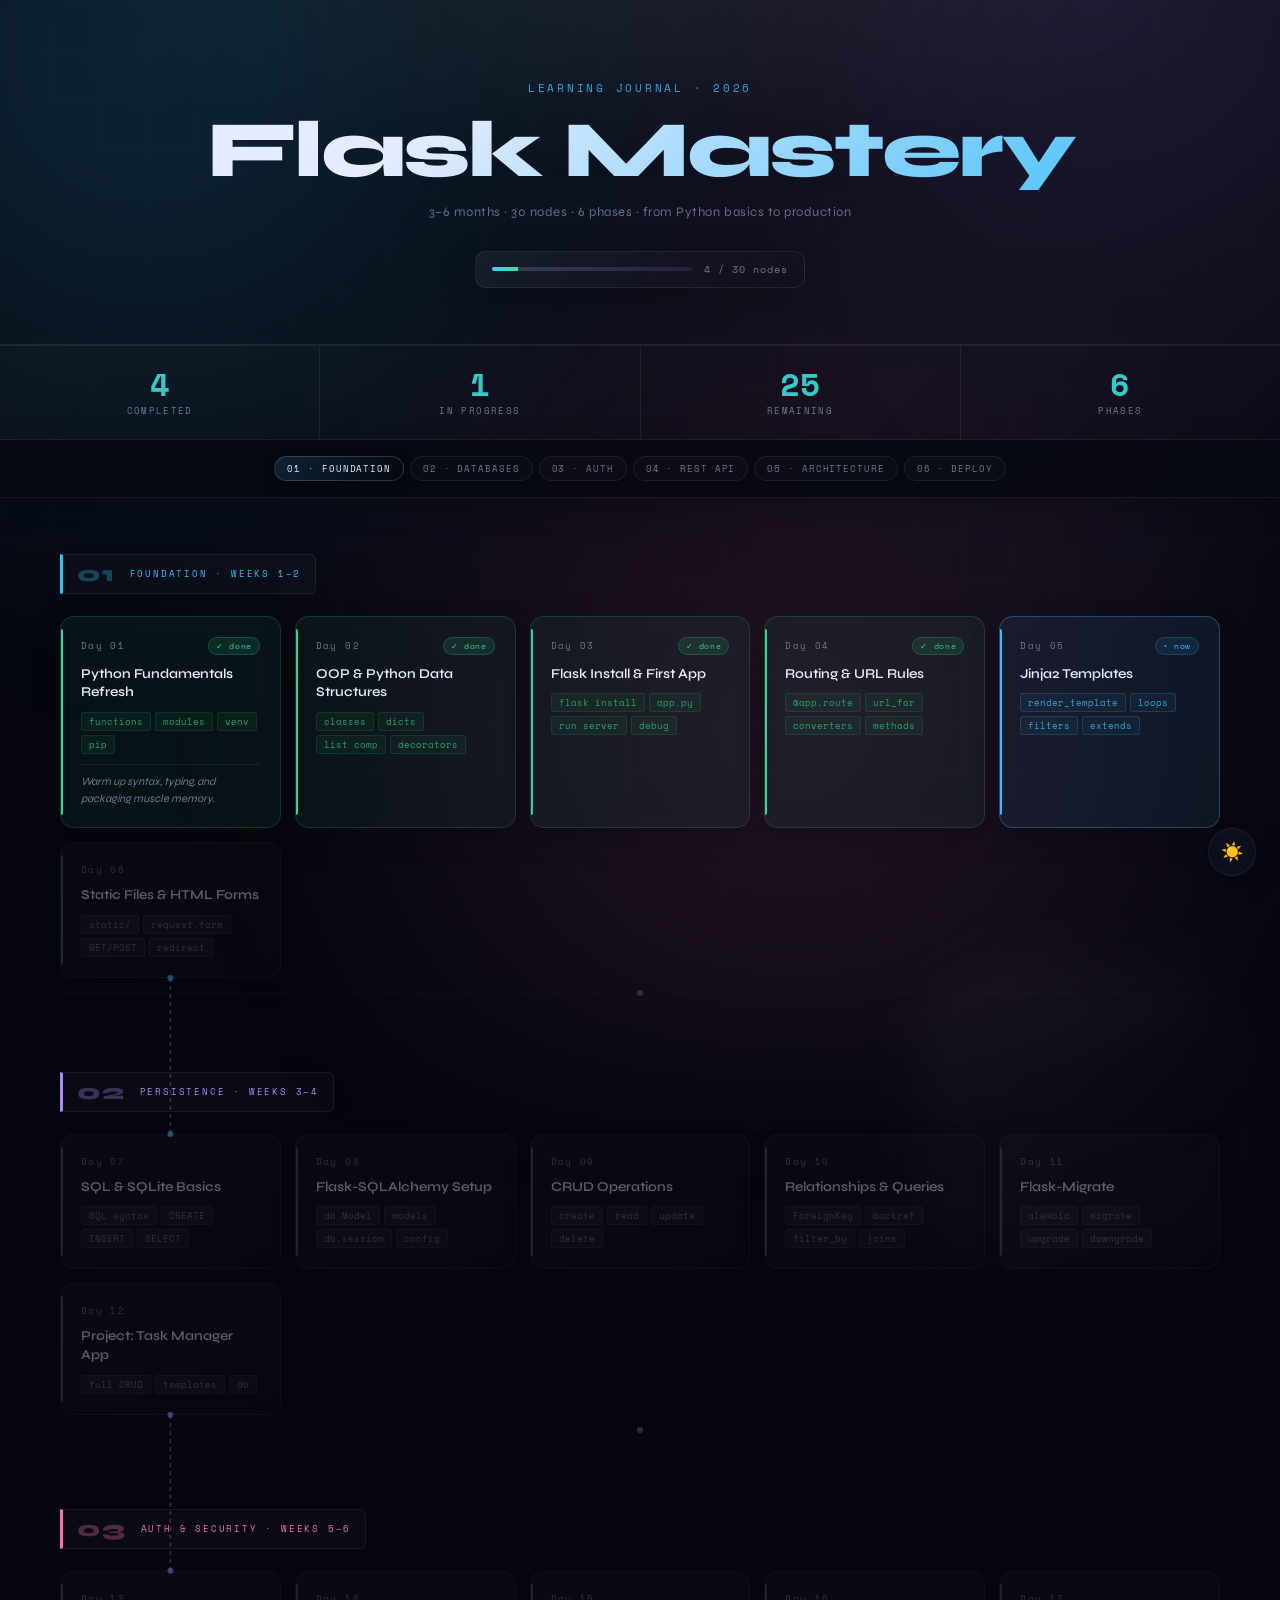
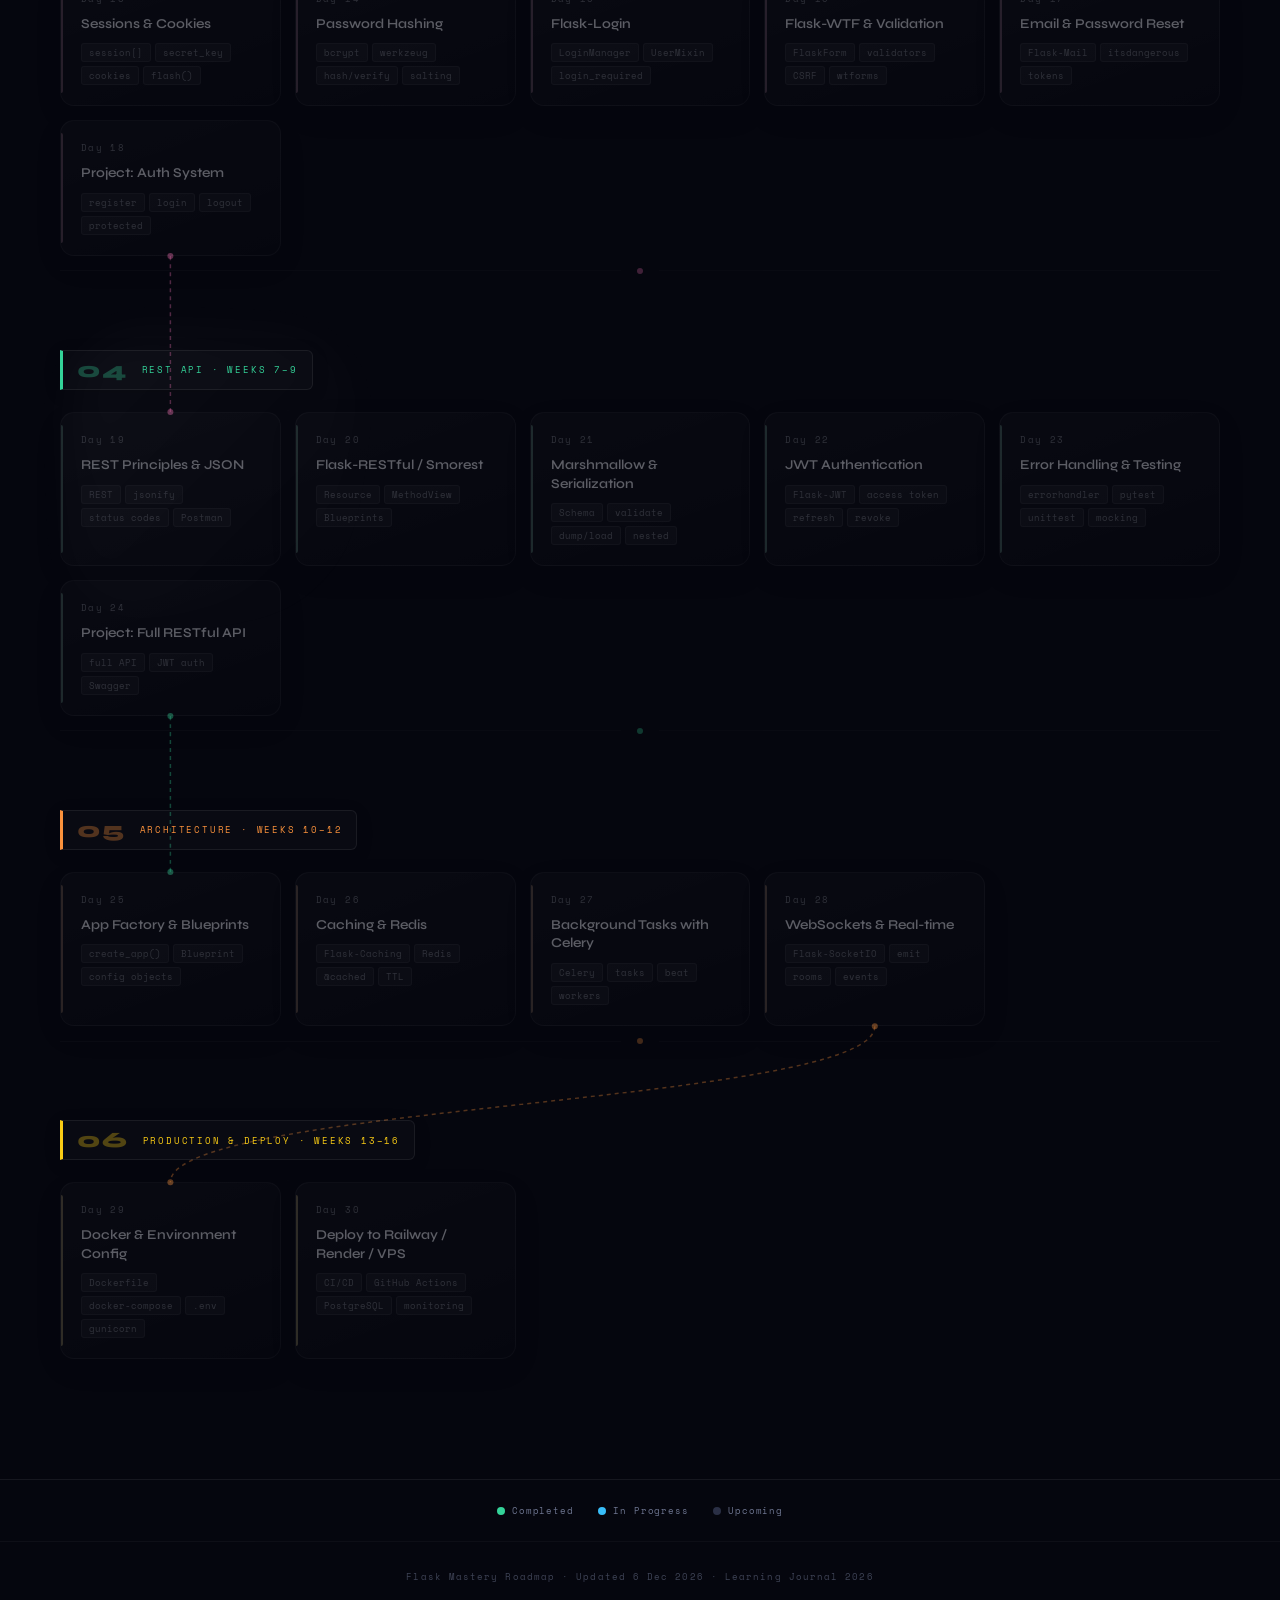
==== commit 94bbc8b9: "Upskill: Day05" ====
--- a/index.htm
+++ b/index.htm
@@ -1,860 +1,1263 @@
 ﻿<!DOCTYPE html>
 <html lang="en">
+
 <head>
-<meta charset="UTF-8">
-<meta name="viewport" content="width=device-width, initial-scale=1.0">
-<title>Flask Mastery Roadmap</title>
-<link href="https://fonts.googleapis.com/css2?family=Space+Mono:wght@400;700&family=Syne:wght@400;600;700;800&display=swap" rel="stylesheet">
-<link rel="icon" type="image/png" href="static/logo-header.png">
-<style>
-*,*::before,*::after{box-sizing:border-box;margin:0;padding:0}
-
-:root{
-  --bg:#05060e;
-  --panel:#0b0f1c;
-  --panel2:#101426;
-  --border:rgba(255,255,255,0.07);
-  --border-hover:rgba(255,255,255,0.16);
-  --text:#e6ecff;
-  --muted:#6f7792;
-  --dim:#1f2538;
-  --nav-bg:rgba(7,9,18,0.94);
-  --grid-line:rgba(255,255,255,0.018);
-  --h1-from:#e6ecff;
-  --h1-to:#38bdf8;
-  --shadow:rgba(0,0,0,0.45);
-  --c1:#38bdf8;--c2:#a78bfa;--c3:#f472b6;--c4:#34d399;--c5:#fb923c;--c6:#facc15;
-}
-[data-theme="light"]{
-  --bg:#f0f4ff;
-  --panel:#ffffff;
-  --panel2:#e8edf8;
-  --border:rgba(0,0,0,0.08);
-  --border-hover:rgba(0,0,0,0.18);
-  --text:#0f1120;
-  --muted:#6b7280;
-  --dim:#c5ccdd;
-  --nav-bg:rgba(240,244,255,0.94);
-  --grid-line:rgba(0,0,0,0.04);
-  --h1-from:#0f1120;
-  --h1-to:#0284c7;
-  --shadow:rgba(0,0,0,0.14);
-  --c1:#0284c7;--c2:#7c3aed;--c3:#db2777;--c4:#059669;--c5:#ea580c;--c6:#b45309;
-}
-
-html{scroll-behavior:smooth;-webkit-text-size-adjust:100%}
-
-body{
-  background:var(--bg);
-  color:var(--text);
-  font-family:'Syne',sans-serif;
-  overflow-x:hidden;
-  min-height:100vh;
-  position:relative;
-  transition:background 0.35s,color 0.35s;
-}
-
-/* Aurora BG */
-body::before{
-  content:'';
-  position:fixed;
-  inset:-20% -10%;
-  background:
-    radial-gradient(circle at 18% 18%, rgba(56,189,248,0.18),transparent 38%),
-    radial-gradient(circle at 80% 12%, rgba(167,139,250,0.16),transparent 40%),
-    radial-gradient(circle at 60% 72%, rgba(244,114,182,0.13),transparent 44%);
-  filter:blur(72px);
-  animation:drift 20s ease-in-out infinite alternate;
-  pointer-events:none;
-  z-index:0;
-  transition:opacity 0.4s;
-}
-[data-theme="light"] body::before{opacity:0.45}
-body::after{
-  content:'';
-  position:fixed;inset:0;
-  background-image:
-    linear-gradient(var(--grid-line) 1px,transparent 1px),
-    linear-gradient(90deg,var(--grid-line) 1px,transparent 1px);
-  background-size:48px 48px;
-  pointer-events:none;z-index:0;mix-blend-mode:soft-light;
-}
-@keyframes drift{
-  0%{transform:translate3d(0,0,0) scale(1)}
-  50%{transform:translate3d(2%,-1%,0) scale(1.05)}
-  100%{transform:translate3d(-2%,1%,0) scale(1.03)}
-}
-
-/* Floating orbs */
-.floaty{
-  position:absolute;
-  width:clamp(160px,25vw,300px);
-  height:clamp(160px,25vw,300px);
-  border-radius:28%;
-  background:linear-gradient(135deg,rgba(255,255,255,0.1),rgba(255,255,255,0));
-  filter:blur(22px);opacity:0.3;z-index:1;
-  animation:floaty 22s ease-in-out infinite;pointer-events:none;
-}
-.floaty.f1{top:60%;left:5%;animation-delay:2s}
-.floaty.f2{top:30%;left:72%;animation-delay:6s;mix-blend-mode:screen}
-@keyframes floaty{
-  0%{transform:translate3d(0,0,0) rotate(0deg)}
-  50%{transform:translate3d(12px,-16px,0) rotate(12deg)}
-  100%{transform:translate3d(-8px,18px,0) rotate(-8deg)}
-}
-
-/* ==================== HEADER ==================== */
-#header{
-  position:relative;z-index:2;
-  text-align:center;
-  padding:clamp(40px,8vw,80px) clamp(16px,5vw,40px) clamp(32px,6vw,56px);
-  border-bottom:1px solid var(--border);
-  overflow:hidden;
-}
-#header::before{
-  content:'';position:absolute;inset:0;pointer-events:none;
-  background:radial-gradient(ellipse 70% 90% at 50% -10%,rgba(255,255,255,0.06),transparent 70%);
-}
-.eyebrow{
-  font-family:'Space Mono',monospace;
-  font-size:clamp(9px,1.5vw,11px);
-  letter-spacing:0.25em;
-  color:var(--c1);text-transform:uppercase;
-  margin-bottom:14px;opacity:0.85;
-}
-h1{
-  font-size:clamp(32px,7vw,80px);
-  font-weight:800;letter-spacing:-0.03em;line-height:1;
-  margin-bottom:12px;
-  background:linear-gradient(135deg,var(--h1-from) 30%,var(--h1-to) 100%);
-  -webkit-background-clip:text;-webkit-text-fill-color:transparent;background-clip:text;
-}
-.subtitle{
-  font-size:clamp(11px,1.8vw,13px);color:var(--muted);
-  letter-spacing:0.04em;margin-bottom:28px;opacity:0.9;
-  line-height:1.6;
-  max-width:480px;margin-left:auto;margin-right:auto;
-}
-.prog-row{
-  display:inline-flex;align-items:center;gap:12px;
-  background:linear-gradient(145deg,rgba(255,255,255,0.05),rgba(255,255,255,0));
-  border:1px solid var(--border);border-radius:10px;
-  padding:10px 16px;
-  box-shadow:0 10px 34px rgba(0,0,0,0.22);
-  flex-wrap:wrap;justify-content:center;
-}
-.prog-bar{
-  width:clamp(120px,30vw,200px);height:4px;
-  background:var(--dim);border-radius:999px;overflow:hidden;position:relative;
-}
-.prog-bar::after{
-  content:'';position:absolute;inset:0;
-  background:linear-gradient(90deg,rgba(255,255,255,0.12),transparent);
-  animation:shine 2.4s linear infinite;
-}
-.prog-fill{height:100%;width:0%;background:linear-gradient(90deg,var(--c1),var(--c4));transition:width 1s ease}
-.prog-txt{font-family:'Space Mono',monospace;font-size:clamp(9px,1.5vw,10px);color:var(--muted);letter-spacing:0.1em;white-space:nowrap}
-@keyframes shine{from{transform:translateX(-100%)}to{transform:translateX(100%)}}
-
-/* ==================== PHASE NAV ==================== */
-#phase-nav{
-  display:flex;gap:6px;flex-wrap:wrap;justify-content:center;
-  padding:clamp(10px,2vw,16px) clamp(12px,4vw,24px);
-  border-bottom:1px solid var(--border);
-  background:var(--nav-bg);
-  position:sticky;top:0;z-index:50;
-  backdrop-filter:blur(18px);-webkit-backdrop-filter:blur(18px);
-  box-shadow:0 8px 32px rgba(0,0,0,0.22);
-}
-.pnav{
-  font-family:'Space Mono',monospace;
-  font-size:clamp(8px,1.2vw,9px);
-  letter-spacing:0.1em;text-transform:uppercase;
-  padding:5px 12px;border-radius:999px;
-  border:1px solid var(--border);
-  color:var(--muted);background:rgba(255,255,255,0.02);
-  cursor:pointer;transition:all 0.22s ease;text-decoration:none;
-  white-space:nowrap;
-}
-.pnav:hover,.pnav.active{
-  color:var(--text);border-color:var(--border-hover);
-  background:linear-gradient(120deg,color-mix(in srgb,var(--phase-col) 15%,transparent),transparent);
-  box-shadow:0 4px 14px rgba(0,0,0,0.14);
-}
-
-/* ==================== CANVAS ==================== */
-#canvas-wrap{
-  position:relative;z-index:2;
-  width:100%;
-  /* removed overflow-x:auto — layout is flex wrap now */
-}
-#roadmap-canvas{
-  position:relative;
-  padding:0 clamp(16px,5vw,60px) clamp(60px,8vw,100px);
-}
-
-/* SVG connector lines */
-#svg-lines{
-  position:absolute;inset:0;width:100%;height:100%;
-  pointer-events:none;overflow:visible;
-}
-
-/* ==================== PHASE SECTION ==================== */
-.phase-section{
-  position:relative;
-  padding:clamp(36px,6vw,56px) 0 clamp(14px,3vw,20px);
-  z-index:2;
-  opacity:0;transform:translateY(22px) scale(0.99);
-  transition:opacity 0.65s ease,transform 0.65s ease;
-}
-.phase-section.visible{opacity:1;transform:translateY(0) scale(1)}
-
-.phase-label{
-  display:inline-flex;align-items:center;gap:10px;
-  font-family:'Space Mono',monospace;
-  font-size:clamp(8px,1.2vw,9px);letter-spacing:0.2em;text-transform:uppercase;
-  color:var(--phase-col);
-  margin-bottom:clamp(14px,3vw,22px);
-  padding:6px 14px;
-  border:1px solid rgba(255,255,255,0.07);border-left:3px solid var(--phase-col);
-  border-radius:0 6px 6px 0;
-  background:rgba(255,255,255,0.02);
-  box-shadow:0 4px 18px rgba(0,0,0,0.1);
-  flex-wrap:wrap;
-}
-.phase-label .ph-num{
-  font-size:clamp(16px,3vw,22px);font-weight:800;font-family:'Syne',sans-serif;
-  opacity:0.3;margin-right:4px;
-}
-
-/* ==================== NODE ROW ==================== */
-.node-row{
-  display:grid;
-  grid-template-columns:repeat(auto-fill,minmax(min(220px,100%),1fr));
-  gap:clamp(10px,2vw,14px);
-  align-items:stretch;
-}
-
-/* ==================== NODE ==================== */
-.node{
-  position:relative;
-  background:linear-gradient(160deg,rgba(255,255,255,0.05),rgba(255,255,255,0.02));
-  border:1px solid var(--border);border-radius:14px;
-  padding:clamp(14px,2.5vw,20px) clamp(14px,2.5vw,20px);
-  transition:
-    transform 0.35s cubic-bezier(.16,.84,.44,1),
-    border-color 0.2s ease,
-    box-shadow 0.35s ease,
-    background 0.3s ease;
-  cursor:default;
-  box-shadow:0 10px 30px rgba(0,0,0,0.2);
-  transform-origin:center center;
-  min-width:0;
-}
-@media(hover:hover){
-  .node:hover{
-    transform:translateY(-5px) rotateX(3deg) rotateY(-1.5deg);
-    border-color:var(--border-hover);
-    box-shadow:0 22px 50px var(--shadow);
-    background:linear-gradient(160deg,rgba(255,255,255,0.08),rgba(255,255,255,0.03));
-  }
-}
-.node::before{
-  content:'';position:absolute;
-  left:0;top:12px;bottom:12px;width:2px;
-  background:var(--phase-col);border-radius:0 2px 2px 0;
-  opacity:0.5;transition:opacity 0.2s;
-}
-.node:hover::before{opacity:1}
-
-/* States */
-.node.done{background:rgba(52,211,153,0.06);border-color:rgba(52,211,153,0.18)}
-.node.done::before{background:var(--c4);opacity:1}
-.node.current{
-  background:rgba(56,189,248,0.08);border-color:rgba(56,189,248,0.32);
-  animation:glimmer 3s ease-in-out infinite;
-}
-.node.current::before{background:var(--c1);opacity:1;animation:blinkBar 2s ease-in-out infinite}
-.node.locked{opacity:0.38;filter:saturate(0.35);pointer-events:none}
-
-@keyframes blinkBar{0%,100%{opacity:1}50%{opacity:0.18}}
-@keyframes glimmer{
-  0%{box-shadow:0 0 0 1px rgba(56,189,248,0.08),0 8px 40px rgba(56,189,248,0.08)}
-  50%{box-shadow:0 0 0 2px rgba(56,189,248,0.16),0 14px 60px rgba(56,189,248,0.18)}
-  100%{box-shadow:0 0 0 1px rgba(56,189,248,0.08),0 8px 40px rgba(56,189,248,0.08)}
-}
-
-/* Node inner */
-.node-top{display:flex;align-items:center;justify-content:space-between;margin-bottom:10px;gap:6px}
-.node-day{
-  font-family:'Space Mono',monospace;
-  font-size:clamp(8px,1.3vw,9px);letter-spacing:0.15em;color:var(--muted);
-}
-.node-badge{
-  font-family:'Space Mono',monospace;font-size:8px;letter-spacing:0.08em;
-  padding:2px 7px;border-radius:20px;white-space:nowrap;flex-shrink:0;
-}
-.node.done .node-badge{background:rgba(52,211,153,0.12);color:var(--c4);border:1px solid rgba(52,211,153,0.22)}
-.node.done .node-badge::before{content:'✓ done'}
-.node.current .node-badge{background:rgba(56,189,248,0.1);color:var(--c1);border:1px solid rgba(56,189,248,0.2)}
-.node.current .node-badge::before{content:'• now'}
-
-.node-title{
-  font-size:clamp(12px,1.8vw,13.5px);font-weight:600;color:var(--text);
-  line-height:1.38;margin-bottom:10px;
-}
-.node-tags{display:flex;flex-wrap:wrap;gap:4px}
-.node-tags span{
-  font-family:'Space Mono',monospace;font-size:clamp(8px,1.2vw,9px);
-  padding:2px 7px;border-radius:3px;
-  background:rgba(255,255,255,0.05);border:1px solid var(--border);color:var(--muted);
-}
-.node.done .node-tags span{background:rgba(52,211,153,0.06);border-color:rgba(52,211,153,0.12);color:rgba(52,211,153,0.7)}
-.node.current .node-tags span{background:rgba(56,189,248,0.06);border-color:rgba(56,189,248,0.18);color:rgba(56,189,248,0.85)}
-
-.node-notes{
-  margin-top:10px;padding-top:8px;border-top:1px solid var(--border);
-  font-size:clamp(10px,1.5vw,11px);color:var(--muted);font-style:italic;
-  line-height:1.55;font-family:'Syne',sans-serif;font-weight:400;
-}
-
-/* Phase divider */
-.phase-divider{display:flex;align-items:center;gap:16px;margin:12px 0 0;opacity:0.25}
-.phase-divider-line{flex:1;height:1px;background:var(--border)}
-.phase-divider-dot{width:6px;height:6px;border-radius:50%;background:var(--phase-col);flex-shrink:0}
-
-/* ==================== STATS STRIP ==================== */
-#stats-strip{
-  display:flex;gap:0;flex-wrap:wrap;
-  border-top:1px solid var(--border);border-bottom:1px solid var(--border);
-  background:linear-gradient(135deg,rgba(255,255,255,0.02),rgba(255,255,255,0));
-  position:relative;z-index:2;
-}
-.stat-item{
-  flex:1;min-width:100px;
-  padding:clamp(14px,3vw,22px) clamp(12px,3vw,24px);
-  text-align:center;
-  border-right:1px solid var(--border);
-}
-.stat-item:last-child{border-right:none}
-.stat-val{
-  font-family:'Space Mono',monospace;
-  font-size:clamp(20px,4vw,32px);font-weight:700;
-  background:linear-gradient(135deg,var(--c1),var(--c4));
-  -webkit-background-clip:text;-webkit-text-fill-color:transparent;background-clip:text;
-  line-height:1;margin-bottom:4px;
-}
-.stat-lbl{
-  font-family:'Space Mono',monospace;
-  font-size:clamp(8px,1.2vw,9px);letter-spacing:0.15em;
-  text-transform:uppercase;color:var(--muted);
-}
-
-/* ==================== LEGEND ==================== */
-#legend{
-  display:flex;gap:clamp(12px,3vw,24px);flex-wrap:wrap;
-  justify-content:center;align-items:center;
-  padding:clamp(16px,3vw,24px) clamp(16px,5vw,32px);
-  border-top:1px solid var(--border);
-  position:relative;z-index:2;
-}
-.leg-item{
-  display:flex;align-items:center;gap:7px;
-  font-family:'Space Mono',monospace;
-  font-size:clamp(8px,1.3vw,9px);letter-spacing:0.1em;color:var(--muted);
-}
-.leg-dot{width:8px;height:8px;border-radius:50%;flex-shrink:0}
-
-/* ==================== FOOTER ==================== */
-footer{
-  text-align:center;
-  padding:clamp(18px,4vw,28px);
-  border-top:1px solid var(--border);
-  font-family:'Space Mono',monospace;
-  font-size:clamp(8px,1.3vw,9px);letter-spacing:0.12em;
-  color:var(--muted);opacity:0.55;
-  position:relative;z-index:2;
-}
-
-/* ==================== THEME TOGGLE ==================== */
-#theme-toggle{
-  position:fixed;bottom:clamp(16px,4vw,24px);right:clamp(16px,4vw,24px);
-  z-index:200;
-  width:clamp(40px,5vw,48px);height:clamp(40px,5vw,48px);
-  border-radius:50%;border:1px solid var(--border);
-  background:var(--panel);color:var(--text);
-  cursor:pointer;display:flex;align-items:center;justify-content:center;
-  font-size:clamp(15px,2vw,18px);
-  box-shadow:0 6px 24px var(--shadow);
-  transition:transform 0.2s,box-shadow 0.2s,background 0.35s;line-height:1;
-}
-#theme-toggle:hover{transform:scale(1.08);box-shadow:0 10px 32px var(--shadow)}
-
-/* ==================== SCROLLBAR ==================== */
-::-webkit-scrollbar{width:3px;height:3px}
-::-webkit-scrollbar-track{background:var(--bg)}
-::-webkit-scrollbar-thumb{background:var(--dim);border-radius:2px}
-
-/* ==================== MOBILE OVERRIDES ==================== */
-/* Touch devices: disable 3d tilts */
-@media(max-width:480px){
-  .floaty{display:none}
-  #phase-nav{gap:5px;padding:10px 10px}
-  .pnav{font-size:7.5px;padding:4px 9px;letter-spacing:0.06em}
-  .stat-item{min-width:80px}
-}
-
-/* Medium screens: 2 cols */
-@media(min-width:480px) and (max-width:768px){
-  .node-row{grid-template-columns:repeat(2,1fr)}
-}
-
-/* Large screens: 3+ auto-fill */
-@media(min-width:769px){
-  .node-row{grid-template-columns:repeat(auto-fill,minmax(220px,1fr))}
-}
-
-/* XL screens: constrain max width */
-@media(min-width:1400px){
-  #roadmap-canvas{max-width:1400px;margin:0 auto}
-}
-</style>
+  <meta charset="UTF-8">
+  <meta name="viewport" content="width=device-width, initial-scale=1.0">
+  <title>Flask Mastery Roadmap</title>
+  <link
+    href="https://fonts.googleapis.com/css2?family=Space+Mono:wght@400;700&family=Syne:wght@400;600;700;800&display=swap"
+    rel="stylesheet">
+  <link rel="icon" type="image/png" href="static/logo-header.png">
+  <style>
+    *,
+    *::before,
+    *::after {
+      box-sizing: border-box;
+      margin: 0;
+      padding: 0
+    }
+
+    :root {
+      --bg: #05060e;
+      --panel: #0b0f1c;
+      --panel2: #101426;
+      --border: rgba(255, 255, 255, 0.07);
+      --border-hover: rgba(255, 255, 255, 0.16);
+      --text: #e6ecff;
+      --muted: #6f7792;
+      --dim: #1f2538;
+      --nav-bg: rgba(7, 9, 18, 0.94);
+      --grid-line: rgba(255, 255, 255, 0.018);
+      --h1-from: #e6ecff;
+      --h1-to: #38bdf8;
+      --shadow: rgba(0, 0, 0, 0.45);
+      --c1: #38bdf8;
+      --c2: #a78bfa;
+      --c3: #f472b6;
+      --c4: #34d399;
+      --c5: #fb923c;
+      --c6: #facc15;
+    }
+
+    [data-theme="light"] {
+      --bg: #f0f4ff;
+      --panel: #ffffff;
+      --panel2: #e8edf8;
+      --border: rgba(0, 0, 0, 0.08);
+      --border-hover: rgba(0, 0, 0, 0.18);
+      --text: #0f1120;
+      --muted: #6b7280;
+      --dim: #c5ccdd;
+      --nav-bg: rgba(240, 244, 255, 0.94);
+      --grid-line: rgba(0, 0, 0, 0.04);
+      --h1-from: #0f1120;
+      --h1-to: #0284c7;
+      --shadow: rgba(0, 0, 0, 0.14);
+      --c1: #0284c7;
+      --c2: #7c3aed;
+      --c3: #db2777;
+      --c4: #059669;
+      --c5: #ea580c;
+      --c6: #b45309;
+    }
+
+    html {
+      scroll-behavior: smooth;
+      -webkit-text-size-adjust: 100%
+    }
+
+    body {
+      background: var(--bg);
+      color: var(--text);
+      font-family: 'Syne', sans-serif;
+      overflow-x: hidden;
+      min-height: 100vh;
+      position: relative;
+      transition: background 0.35s, color 0.35s;
+    }
+
+    /* Aurora BG */
+    body::before {
+      content: '';
+      position: fixed;
+      inset: -20% -10%;
+      background:
+        radial-gradient(circle at 18% 18%, rgba(56, 189, 248, 0.18), transparent 38%),
+        radial-gradient(circle at 80% 12%, rgba(167, 139, 250, 0.16), transparent 40%),
+        radial-gradient(circle at 60% 72%, rgba(244, 114, 182, 0.13), transparent 44%);
+      filter: blur(72px);
+      animation: drift 20s ease-in-out infinite alternate;
+      pointer-events: none;
+      z-index: 0;
+      transition: opacity 0.4s;
+    }
+
+    [data-theme="light"] body::before {
+      opacity: 0.45
+    }
+
+    body::after {
+      content: '';
+      position: fixed;
+      inset: 0;
+      background-image:
+        linear-gradient(var(--grid-line) 1px, transparent 1px),
+        linear-gradient(90deg, var(--grid-line) 1px, transparent 1px);
+      background-size: 48px 48px;
+      pointer-events: none;
+      z-index: 0;
+      mix-blend-mode: soft-light;
+    }
+
+    @keyframes drift {
+      0% {
+        transform: translate3d(0, 0, 0) scale(1)
+      }
+
+      50% {
+        transform: translate3d(2%, -1%, 0) scale(1.05)
+      }
+
+      100% {
+        transform: translate3d(-2%, 1%, 0) scale(1.03)
+      }
+    }
+
+    /* Floating orbs */
+    .floaty {
+      position: absolute;
+      width: clamp(160px, 25vw, 300px);
+      height: clamp(160px, 25vw, 300px);
+      border-radius: 28%;
+      background: linear-gradient(135deg, rgba(255, 255, 255, 0.1), rgba(255, 255, 255, 0));
+      filter: blur(22px);
+      opacity: 0.3;
+      z-index: 1;
+      animation: floaty 22s ease-in-out infinite;
+      pointer-events: none;
+    }
+
+    .floaty.f1 {
+      top: 60%;
+      left: 5%;
+      animation-delay: 2s
+    }
+
+    .floaty.f2 {
+      top: 30%;
+      left: 72%;
+      animation-delay: 6s;
+      mix-blend-mode: screen
+    }
+
+    @keyframes floaty {
+      0% {
+        transform: translate3d(0, 0, 0) rotate(0deg)
+      }
+
+      50% {
+        transform: translate3d(12px, -16px, 0) rotate(12deg)
+      }
+
+      100% {
+        transform: translate3d(-8px, 18px, 0) rotate(-8deg)
+      }
+    }
+
+    /* ==================== HEADER ==================== */
+    #header {
+      position: relative;
+      z-index: 2;
+      text-align: center;
+      padding: clamp(40px, 8vw, 80px) clamp(16px, 5vw, 40px) clamp(32px, 6vw, 56px);
+      border-bottom: 1px solid var(--border);
+      overflow: hidden;
+    }
+
+    #header::before {
+      content: '';
+      position: absolute;
+      inset: 0;
+      pointer-events: none;
+      background: radial-gradient(ellipse 70% 90% at 50% -10%, rgba(255, 255, 255, 0.06), transparent 70%);
+    }
+
+    .eyebrow {
+      font-family: 'Space Mono', monospace;
+      font-size: clamp(9px, 1.5vw, 11px);
+      letter-spacing: 0.25em;
+      color: var(--c1);
+      text-transform: uppercase;
+      margin-bottom: 14px;
+      opacity: 0.85;
+    }
+
+    h1 {
+      font-size: clamp(32px, 7vw, 80px);
+      font-weight: 800;
+      letter-spacing: -0.03em;
+      line-height: 1;
+      margin-bottom: 12px;
+      background: linear-gradient(135deg, var(--h1-from) 30%, var(--h1-to) 100%);
+      -webkit-background-clip: text;
+      -webkit-text-fill-color: transparent;
+      background-clip: text;
+    }
+
+    .subtitle {
+      font-size: clamp(11px, 1.8vw, 13px);
+      color: var(--muted);
+      letter-spacing: 0.04em;
+      margin-bottom: 28px;
+      opacity: 0.9;
+      line-height: 1.6;
+      max-width: 480px;
+      margin-left: auto;
+      margin-right: auto;
+    }
+
+    .prog-row {
+      display: inline-flex;
+      align-items: center;
+      gap: 12px;
+      background: linear-gradient(145deg, rgba(255, 255, 255, 0.05), rgba(255, 255, 255, 0));
+      border: 1px solid var(--border);
+      border-radius: 10px;
+      padding: 10px 16px;
+      box-shadow: 0 10px 34px rgba(0, 0, 0, 0.22);
+      flex-wrap: wrap;
+      justify-content: center;
+    }
+
+    .prog-bar {
+      width: clamp(120px, 30vw, 200px);
+      height: 4px;
+      background: var(--dim);
+      border-radius: 999px;
+      overflow: hidden;
+      position: relative;
+    }
+
+    .prog-bar::after {
+      content: '';
+      position: absolute;
+      inset: 0;
+      background: linear-gradient(90deg, rgba(255, 255, 255, 0.12), transparent);
+      animation: shine 2.4s linear infinite;
+    }
+
+    .prog-fill {
+      height: 100%;
+      width: 0%;
+      background: linear-gradient(90deg, var(--c1), var(--c4));
+      transition: width 1s ease
+    }
+
+    .prog-txt {
+      font-family: 'Space Mono', monospace;
+      font-size: clamp(9px, 1.5vw, 10px);
+      color: var(--muted);
+      letter-spacing: 0.1em;
+      white-space: nowrap
+    }
+
+    @keyframes shine {
+      from {
+        transform: translateX(-100%)
+      }
+
+      to {
+        transform: translateX(100%)
+      }
+    }
+
+    /* ==================== PHASE NAV ==================== */
+    #phase-nav {
+      display: flex;
+      gap: 6px;
+      flex-wrap: wrap;
+      justify-content: center;
+      padding: clamp(10px, 2vw, 16px) clamp(12px, 4vw, 24px);
+      border-bottom: 1px solid var(--border);
+      background: var(--nav-bg);
+      position: sticky;
+      top: 0;
+      z-index: 50;
+      backdrop-filter: blur(18px);
+      -webkit-backdrop-filter: blur(18px);
+      box-shadow: 0 8px 32px rgba(0, 0, 0, 0.22);
+    }
+
+    .pnav {
+      font-family: 'Space Mono', monospace;
+      font-size: clamp(8px, 1.2vw, 9px);
+      letter-spacing: 0.1em;
+      text-transform: uppercase;
+      padding: 5px 12px;
+      border-radius: 999px;
+      border: 1px solid var(--border);
+      color: var(--muted);
+      background: rgba(255, 255, 255, 0.02);
+      cursor: pointer;
+      transition: all 0.22s ease;
+      text-decoration: none;
+      white-space: nowrap;
+    }
+
+    .pnav:hover,
+    .pnav.active {
+      color: var(--text);
+      border-color: var(--border-hover);
+      background: linear-gradient(120deg, color-mix(in srgb, var(--phase-col) 15%, transparent), transparent);
+      box-shadow: 0 4px 14px rgba(0, 0, 0, 0.14);
+    }
+
+    /* ==================== CANVAS ==================== */
+    #canvas-wrap {
+      position: relative;
+      z-index: 2;
+      width: 100%;
+      /* removed overflow-x:auto — layout is flex wrap now */
+    }
+
+    #roadmap-canvas {
+      position: relative;
+      padding: 0 clamp(16px, 5vw, 60px) clamp(60px, 8vw, 100px);
+    }
+
+    /* SVG connector lines */
+    #svg-lines {
+      position: absolute;
+      inset: 0;
+      width: 100%;
+      height: 100%;
+      pointer-events: none;
+      overflow: visible;
+    }
+
+    /* ==================== PHASE SECTION ==================== */
+    .phase-section {
+      position: relative;
+      padding: clamp(36px, 6vw, 56px) 0 clamp(14px, 3vw, 20px);
+      z-index: 2;
+      opacity: 0;
+      transform: translateY(22px) scale(0.99);
+      transition: opacity 0.65s ease, transform 0.65s ease;
+    }
+
+    .phase-section.visible {
+      opacity: 1;
+      transform: translateY(0) scale(1)
+    }
+
+    .phase-label {
+      display: inline-flex;
+      align-items: center;
+      gap: 10px;
+      font-family: 'Space Mono', monospace;
+      font-size: clamp(8px, 1.2vw, 9px);
+      letter-spacing: 0.2em;
+      text-transform: uppercase;
+      color: var(--phase-col);
+      margin-bottom: clamp(14px, 3vw, 22px);
+      padding: 6px 14px;
+      border: 1px solid rgba(255, 255, 255, 0.07);
+      border-left: 3px solid var(--phase-col);
+      border-radius: 0 6px 6px 0;
+      background: rgba(255, 255, 255, 0.02);
+      box-shadow: 0 4px 18px rgba(0, 0, 0, 0.1);
+      flex-wrap: wrap;
+    }
+
+    .phase-label .ph-num {
+      font-size: clamp(16px, 3vw, 22px);
+      font-weight: 800;
+      font-family: 'Syne', sans-serif;
+      opacity: 0.3;
+      margin-right: 4px;
+    }
+
+    /* ==================== NODE ROW ==================== */
+    .node-row {
+      display: grid;
+      grid-template-columns: repeat(auto-fill, minmax(min(220px, 100%), 1fr));
+      gap: clamp(10px, 2vw, 14px);
+      align-items: stretch;
+    }
+
+    /* ==================== NODE ==================== */
+    .node {
+      position: relative;
+      background: linear-gradient(160deg, rgba(255, 255, 255, 0.05), rgba(255, 255, 255, 0.02));
+      border: 1px solid var(--border);
+      border-radius: 14px;
+      padding: clamp(14px, 2.5vw, 20px) clamp(14px, 2.5vw, 20px);
+      transition:
+        transform 0.35s cubic-bezier(.16, .84, .44, 1),
+        border-color 0.2s ease,
+        box-shadow 0.35s ease,
+        background 0.3s ease;
+      cursor: default;
+      box-shadow: 0 10px 30px rgba(0, 0, 0, 0.2);
+      transform-origin: center center;
+      min-width: 0;
+    }
+
+    @media(hover:hover) {
+      .node:hover {
+        transform: translateY(-5px) rotateX(3deg) rotateY(-1.5deg);
+        border-color: var(--border-hover);
+        box-shadow: 0 22px 50px var(--shadow);
+        background: linear-gradient(160deg, rgba(255, 255, 255, 0.08), rgba(255, 255, 255, 0.03));
+      }
+    }
+
+    .node::before {
+      content: '';
+      position: absolute;
+      left: 0;
+      top: 12px;
+      bottom: 12px;
+      width: 2px;
+      background: var(--phase-col);
+      border-radius: 0 2px 2px 0;
+      opacity: 0.5;
+      transition: opacity 0.2s;
+    }
+
+    .node:hover::before {
+      opacity: 1
+    }
+
+    /* States */
+    .node.done {
+      background: rgba(52, 211, 153, 0.06);
+      border-color: rgba(52, 211, 153, 0.18)
+    }
+
+    .node.done::before {
+      background: var(--c4);
+      opacity: 1
+    }
+
+    .node.current {
+      background: rgba(56, 189, 248, 0.08);
+      border-color: rgba(56, 189, 248, 0.32);
+      animation: glimmer 3s ease-in-out infinite;
+    }
+
+    .node.current::before {
+      background: var(--c1);
+      opacity: 1;
+      animation: blinkBar 2s ease-in-out infinite
+    }
+
+    .node.locked {
+      opacity: 0.38;
+      filter: saturate(0.35);
+      pointer-events: none
+    }
+
+    @keyframes blinkBar {
+
+      0%,
+      100% {
+        opacity: 1
+      }
+
+      50% {
+        opacity: 0.18
+      }
+    }
+
+    @keyframes glimmer {
+      0% {
+        box-shadow: 0 0 0 1px rgba(56, 189, 248, 0.08), 0 8px 40px rgba(56, 189, 248, 0.08)
+      }
+
+      50% {
+        box-shadow: 0 0 0 2px rgba(56, 189, 248, 0.16), 0 14px 60px rgba(56, 189, 248, 0.18)
+      }
+
+      100% {
+        box-shadow: 0 0 0 1px rgba(56, 189, 248, 0.08), 0 8px 40px rgba(56, 189, 248, 0.08)
+      }
+    }
+
+    /* Node inner */
+    .node-top {
+      display: flex;
+      align-items: center;
+      justify-content: space-between;
+      margin-bottom: 10px;
+      gap: 6px
+    }
+
+    .node-day {
+      font-family: 'Space Mono', monospace;
+      font-size: clamp(8px, 1.3vw, 9px);
+      letter-spacing: 0.15em;
+      color: var(--muted);
+    }
+
+    .node-badge {
+      font-family: 'Space Mono', monospace;
+      font-size: 8px;
+      letter-spacing: 0.08em;
+      padding: 2px 7px;
+      border-radius: 20px;
+      white-space: nowrap;
+      flex-shrink: 0;
+    }
+
+    .node.done .node-badge {
+      background: rgba(52, 211, 153, 0.12);
+      color: var(--c4);
+      border: 1px solid rgba(52, 211, 153, 0.22)
+    }
+
+    .node.done .node-badge::before {
+      content: '✓ done'
+    }
+
+    .node.current .node-badge {
+      background: rgba(56, 189, 248, 0.1);
+      color: var(--c1);
+      border: 1px solid rgba(56, 189, 248, 0.2)
+    }
+
+    .node.current .node-badge::before {
+      content: '• now'
+    }
+
+    .node-title {
+      font-size: clamp(12px, 1.8vw, 13.5px);
+      font-weight: 600;
+      color: var(--text);
+      line-height: 1.38;
+      margin-bottom: 10px;
+    }
+
+    .node-tags {
+      display: flex;
+      flex-wrap: wrap;
+      gap: 4px
+    }
+
+    .node-tags span {
+      font-family: 'Space Mono', monospace;
+      font-size: clamp(8px, 1.2vw, 9px);
+      padding: 2px 7px;
+      border-radius: 3px;
+      background: rgba(255, 255, 255, 0.05);
+      border: 1px solid var(--border);
+      color: var(--muted);
+    }
+
+    .node.done .node-tags span {
+      background: rgba(52, 211, 153, 0.06);
+      border-color: rgba(52, 211, 153, 0.12);
+      color: rgba(52, 211, 153, 0.7)
+    }
+
+    .node.current .node-tags span {
+      background: rgba(56, 189, 248, 0.06);
+      border-color: rgba(56, 189, 248, 0.18);
+      color: rgba(56, 189, 248, 0.85)
+    }
+
+    .node-notes {
+      margin-top: 10px;
+      padding-top: 8px;
+      border-top: 1px solid var(--border);
+      font-size: clamp(10px, 1.5vw, 11px);
+      color: var(--muted);
+      font-style: italic;
+      line-height: 1.55;
+      font-family: 'Syne', sans-serif;
+      font-weight: 400;
+    }
+
+    /* Phase divider */
+    .phase-divider {
+      display: flex;
+      align-items: center;
+      gap: 16px;
+      margin: 12px 0 0;
+      opacity: 0.25
+    }
+
+    .phase-divider-line {
+      flex: 1;
+      height: 1px;
+      background: var(--border)
+    }
+
+    .phase-divider-dot {
+      width: 6px;
+      height: 6px;
+      border-radius: 50%;
+      background: var(--phase-col);
+      flex-shrink: 0
+    }
+
+    /* ==================== STATS STRIP ==================== */
+    #stats-strip {
+      display: flex;
+      gap: 0;
+      flex-wrap: wrap;
+      border-top: 1px solid var(--border);
+      border-bottom: 1px solid var(--border);
+      background: linear-gradient(135deg, rgba(255, 255, 255, 0.02), rgba(255, 255, 255, 0));
+      position: relative;
+      z-index: 2;
+    }
+
+    .stat-item {
+      flex: 1;
+      min-width: 100px;
+      padding: clamp(14px, 3vw, 22px) clamp(12px, 3vw, 24px);
+      text-align: center;
+      border-right: 1px solid var(--border);
+    }
+
+    .stat-item:last-child {
+      border-right: none
+    }
+
+    .stat-val {
+      font-family: 'Space Mono', monospace;
+      font-size: clamp(20px, 4vw, 32px);
+      font-weight: 700;
+      background: linear-gradient(135deg, var(--c1), var(--c4));
+      -webkit-background-clip: text;
+      -webkit-text-fill-color: transparent;
+      background-clip: text;
+      line-height: 1;
+      margin-bottom: 4px;
+    }
+
+    .stat-lbl {
+      font-family: 'Space Mono', monospace;
+      font-size: clamp(8px, 1.2vw, 9px);
+      letter-spacing: 0.15em;
+      text-transform: uppercase;
+      color: var(--muted);
+    }
+
+    /* ==================== LEGEND ==================== */
+    #legend {
+      display: flex;
+      gap: clamp(12px, 3vw, 24px);
+      flex-wrap: wrap;
+      justify-content: center;
+      align-items: center;
+      padding: clamp(16px, 3vw, 24px) clamp(16px, 5vw, 32px);
+      border-top: 1px solid var(--border);
+      position: relative;
+      z-index: 2;
+    }
+
+    .leg-item {
+      display: flex;
+      align-items: center;
+      gap: 7px;
+      font-family: 'Space Mono', monospace;
+      font-size: clamp(8px, 1.3vw, 9px);
+      letter-spacing: 0.1em;
+      color: var(--muted);
+    }
+
+    .leg-dot {
+      width: 8px;
+      height: 8px;
+      border-radius: 50%;
+      flex-shrink: 0
+    }
+
+    /* ==================== FOOTER ==================== */
+    footer {
+      text-align: center;
+      padding: clamp(18px, 4vw, 28px);
+      border-top: 1px solid var(--border);
+      font-family: 'Space Mono', monospace;
+      font-size: clamp(8px, 1.3vw, 9px);
+      letter-spacing: 0.12em;
+      color: var(--muted);
+      opacity: 0.55;
+      position: relative;
+      z-index: 2;
+    }
+
+    /* ==================== THEME TOGGLE ==================== */
+    #theme-toggle {
+      position: fixed;
+      bottom: clamp(16px, 4vw, 24px);
+      right: clamp(16px, 4vw, 24px);
+      z-index: 200;
+      width: clamp(40px, 5vw, 48px);
+      height: clamp(40px, 5vw, 48px);
+      border-radius: 50%;
+      border: 1px solid var(--border);
+      background: var(--panel);
+      color: var(--text);
+      cursor: pointer;
+      display: flex;
+      align-items: center;
+      justify-content: center;
+      font-size: clamp(15px, 2vw, 18px);
+      box-shadow: 0 6px 24px var(--shadow);
+      transition: transform 0.2s, box-shadow 0.2s, background 0.35s;
+      line-height: 1;
+    }
+
+    #theme-toggle:hover {
+      transform: scale(1.08);
+      box-shadow: 0 10px 32px var(--shadow)
+    }
+
+    /* ==================== SCROLLBAR ==================== */
+    ::-webkit-scrollbar {
+      width: 3px;
+      height: 3px
+    }
+
+    ::-webkit-scrollbar-track {
+      background: var(--bg)
+    }
+
+    ::-webkit-scrollbar-thumb {
+      background: var(--dim);
+      border-radius: 2px
+    }
+
+    /* ==================== MOBILE OVERRIDES ==================== */
+    /* Touch devices: disable 3d tilts */
+    @media(max-width:480px) {
+      .floaty {
+        display: none
+      }
+
+      #phase-nav {
+        gap: 5px;
+        padding: 10px 10px
+      }
+
+      .pnav {
+        font-size: 7.5px;
+        padding: 4px 9px;
+        letter-spacing: 0.06em
+      }
+
+      .stat-item {
+        min-width: 80px
+      }
+    }
+
+    /* Medium screens: 2 cols */
+    @media(min-width:480px) and (max-width:768px) {
+      .node-row {
+        grid-template-columns: repeat(2, 1fr)
+      }
+    }
+
+    /* Large screens: 3+ auto-fill */
+    @media(min-width:769px) {
+      .node-row {
+        grid-template-columns: repeat(auto-fill, minmax(220px, 1fr))
+      }
+    }
+
+    /* XL screens: constrain max width */
+    @media(min-width:1400px) {
+      #roadmap-canvas {
+        max-width: 1400px;
+        margin: 0 auto
+      }
+    }
+  </style>
 </head>
+
 <body>
-<div class="floaty f1"></div>
-<div class="floaty f2"></div>
-
-<!-- HEADER -->
-<div id="header">
-  <p class="eyebrow">Learning Journal · 2026</p>
-  <h1>Flask Mastery</h1>
-  <p class="subtitle">3–6 months · 30 nodes · 6 phases · from Python basics to production</p>
-  <div class="prog-row">
-    <div class="prog-bar"><div class="prog-fill" id="progFill"></div></div>
-    <span class="prog-txt" id="progTxt">0 / 30</span>
+  <div class="floaty f1"></div>
+  <div class="floaty f2"></div>
+
+  <!-- HEADER -->
+  <div id="header">
+    <p class="eyebrow">Learning Journal · 2026</p>
+    <h1>Flask Mastery</h1>
+    <p class="subtitle">3–6 months · 30 nodes · 6 phases · from Python basics to production</p>
+    <div class="prog-row">
+      <div class="prog-bar">
+        <div class="prog-fill" id="progFill"></div>
+      </div>
+      <span class="prog-txt" id="progTxt">0 / 30</span>
+    </div>
   </div>
-</div>
-
-<!-- STATS STRIP -->
-<div id="stats-strip">
-  <div class="stat-item">
-    <div class="stat-val" id="statDone">1</div>
-    <div class="stat-lbl">Completed</div>
+
+  <!-- STATS STRIP -->
+  <div id="stats-strip">
+    <div class="stat-item">
+      <div class="stat-val" id="statDone">1</div>
+      <div class="stat-lbl">Completed</div>
+    </div>
+    <div class="stat-item">
+      <div class="stat-val" id="statCurrent">1</div>
+      <div class="stat-lbl">In Progress</div>
+    </div>
+    <div class="stat-item">
+      <div class="stat-val" id="statLeft">28</div>
+      <div class="stat-lbl">Remaining</div>
+    </div>
+    <div class="stat-item">
+      <div class="stat-val">6</div>
+      <div class="stat-lbl">Phases</div>
+    </div>
   </div>
-  <div class="stat-item">
-    <div class="stat-val" id="statCurrent">1</div>
-    <div class="stat-lbl">In Progress</div>
+
+  <!-- PHASE NAV -->
+  <nav id="phase-nav">
+    <a href="#p1" class="pnav" style="--phase-col:var(--c1)">01 · Foundation</a>
+    <a href="#p2" class="pnav" style="--phase-col:var(--c2)">02 · Databases</a>
+    <a href="#p3" class="pnav" style="--phase-col:var(--c3)">03 · Auth</a>
+    <a href="#p4" class="pnav" style="--phase-col:var(--c4)">04 · REST API</a>
+    <a href="#p5" class="pnav" style="--phase-col:var(--c5)">05 · Architecture</a>
+    <a href="#p6" class="pnav" style="--phase-col:var(--c6)">06 · Deploy</a>
+  </nav>
+
+  <!-- ROADMAP CANVAS -->
+  <div id="canvas-wrap">
+    <div id="roadmap-canvas">
+
+      <svg id="svg-lines" xmlns="http://www.w3.org/2000/svg"></svg>
+
+      <!-- PHASE 1 -->
+      <section class="phase-section" id="p1" style="--phase-col:var(--c1)">
+        <div class="phase-label"><span class="ph-num">01</span>Foundation · Weeks 1–2</div>
+        <div class="node-row">
+
+          <div class="node done" data-id="d01">
+            <div class="node-top"><span class="node-day">Day 01</span><span class="node-badge"></span></div>
+            <div class="node-title">Python Fundamentals Refresh</div>
+            <div class="node-tags"><span>functions</span><span>modules</span><span>venv</span><span>pip</span></div>
+            <p class="node-notes">Warm up syntax, typing, and packaging muscle memory.</p>
+          </div>
+
+          <div class="node done" data-id="d02">
+            <div class="node-top"><span class="node-day">Day 02</span><span class="node-badge"></span></div>
+            <div class="node-title">OOP &amp; Python Data Structures</div>
+            <div class="node-tags"><span>classes</span><span>dicts</span><span>list comp</span><span>decorators</span>
+            </div>
+          </div>
+
+          <div class="node done" data-id="d03">
+            <div class="node-top"><span class="node-day">Day 03</span><span class="node-badge"></span></div>
+            <div class="node-title">Flask Install &amp; First App</div>
+            <div class="node-tags"><span>flask install</span><span>app.py</span><span>run
+                server</span><span>debug</span></div>
+          </div>
+
+          <div class="node done" data-id="d04">
+            <div class="node-top"><span class="node-day">Day 04</span><span class="node-badge"></span></div>
+            <div class="node-title">Routing &amp; URL Rules</div>
+            <div class="node-tags">
+              <span>@app.route</span><span>url_for</span><span>converters</span><span>methods</span></div>
+          </div>
+
+          <div class="node current" data-id="d05">
+            <div class="node-top"><span class="node-day">Day 05</span><span class="node-badge"></span></div>
+            <div class="node-title">Jinja2 Templates</div>
+            <div class="node-tags">
+              <span>render_template</span><span>loops</span><span>filters</span><span>extends</span></div>
+          </div>
+
+          <div class="node locked" data-id="d06">
+            <div class="node-top"><span class="node-day">Day 06</span><span class="node-badge"></span></div>
+            <div class="node-title">Static Files &amp; HTML Forms</div>
+            <div class="node-tags">
+              <span>static/</span><span>request.form</span><span>GET/POST</span><span>redirect</span></div>
+          </div>
+
+        </div>
+        <div class="phase-divider">
+          <div class="phase-divider-line"></div>
+          <div class="phase-divider-dot"></div>
+          <div class="phase-divider-line"></div>
+        </div>
+      </section>
+
+      <!-- PHASE 2 -->
+      <section class="phase-section" id="p2" style="--phase-col:var(--c2)">
+        <div class="phase-label"><span class="ph-num">02</span>Persistence · Weeks 3–4</div>
+        <div class="node-row">
+
+          <div class="node locked" data-id="d07">
+            <div class="node-top"><span class="node-day">Day 07</span><span class="node-badge"></span></div>
+            <div class="node-title">SQL &amp; SQLite Basics</div>
+            <div class="node-tags"><span>SQL syntax</span><span>CREATE</span><span>INSERT</span><span>SELECT</span>
+            </div>
+          </div>
+
+          <div class="node locked" data-id="d08">
+            <div class="node-top"><span class="node-day">Day 08</span><span class="node-badge"></span></div>
+            <div class="node-title">Flask-SQLAlchemy Setup</div>
+            <div class="node-tags"><span>db.Model</span><span>models</span><span>db.session</span><span>config</span>
+            </div>
+          </div>
+
+          <div class="node locked" data-id="d09">
+            <div class="node-top"><span class="node-day">Day 09</span><span class="node-badge"></span></div>
+            <div class="node-title">CRUD Operations</div>
+            <div class="node-tags"><span>create</span><span>read</span><span>update</span><span>delete</span></div>
+          </div>
+
+          <div class="node locked" data-id="d10">
+            <div class="node-top"><span class="node-day">Day 10</span><span class="node-badge"></span></div>
+            <div class="node-title">Relationships &amp; Queries</div>
+            <div class="node-tags"><span>ForeignKey</span><span>backref</span><span>filter_by</span><span>joins</span>
+            </div>
+          </div>
+
+          <div class="node locked" data-id="d11">
+            <div class="node-top"><span class="node-day">Day 11</span><span class="node-badge"></span></div>
+            <div class="node-title">Flask-Migrate</div>
+            <div class="node-tags"><span>alembic</span><span>migrate</span><span>upgrade</span><span>downgrade</span>
+            </div>
+          </div>
+
+          <div class="node locked" data-id="d12">
+            <div class="node-top"><span class="node-day">Day 12</span><span class="node-badge"></span></div>
+            <div class="node-title">Project: Task Manager App</div>
+            <div class="node-tags"><span>full CRUD</span><span>templates</span><span>db</span></div>
+          </div>
+
+        </div>
+        <div class="phase-divider">
+          <div class="phase-divider-line"></div>
+          <div class="phase-divider-dot"></div>
+          <div class="phase-divider-line"></div>
+        </div>
+      </section>
+
+      <!-- PHASE 3 -->
+      <section class="phase-section" id="p3" style="--phase-col:var(--c3)">
+        <div class="phase-label"><span class="ph-num">03</span>Auth &amp; Security · Weeks 5–6</div>
+        <div class="node-row">
+
+          <div class="node locked" data-id="d13">
+            <div class="node-top"><span class="node-day">Day 13</span><span class="node-badge"></span></div>
+            <div class="node-title">Sessions &amp; Cookies</div>
+            <div class="node-tags"><span>session[]</span><span>secret_key</span><span>cookies</span><span>flash()</span>
+            </div>
+          </div>
+
+          <div class="node locked" data-id="d14">
+            <div class="node-top"><span class="node-day">Day 14</span><span class="node-badge"></span></div>
+            <div class="node-title">Password Hashing</div>
+            <div class="node-tags"><span>bcrypt</span><span>werkzeug</span><span>hash/verify</span><span>salting</span>
+            </div>
+          </div>
+
+          <div class="node locked" data-id="d15">
+            <div class="node-top"><span class="node-day">Day 15</span><span class="node-badge"></span></div>
+            <div class="node-title">Flask-Login</div>
+            <div class="node-tags"><span>LoginManager</span><span>UserMixin</span><span>login_required</span></div>
+          </div>
+
+          <div class="node locked" data-id="d16">
+            <div class="node-top"><span class="node-day">Day 16</span><span class="node-badge"></span></div>
+            <div class="node-title">Flask-WTF &amp; Validation</div>
+            <div class="node-tags"><span>FlaskForm</span><span>validators</span><span>CSRF</span><span>wtforms</span>
+            </div>
+          </div>
+
+          <div class="node locked" data-id="d17">
+            <div class="node-top"><span class="node-day">Day 17</span><span class="node-badge"></span></div>
+            <div class="node-title">Email &amp; Password Reset</div>
+            <div class="node-tags"><span>Flask-Mail</span><span>itsdangerous</span><span>tokens</span></div>
+          </div>
+
+          <div class="node locked" data-id="d18">
+            <div class="node-top"><span class="node-day">Day 18</span><span class="node-badge"></span></div>
+            <div class="node-title">Project: Auth System</div>
+            <div class="node-tags"><span>register</span><span>login</span><span>logout</span><span>protected</span>
+            </div>
+          </div>
+
+        </div>
+        <div class="phase-divider">
+          <div class="phase-divider-line"></div>
+          <div class="phase-divider-dot"></div>
+          <div class="phase-divider-line"></div>
+        </div>
+      </section>
+
+      <!-- PHASE 4 -->
+      <section class="phase-section" id="p4" style="--phase-col:var(--c4)">
+        <div class="phase-label"><span class="ph-num">04</span>REST API · Weeks 7–9</div>
+        <div class="node-row">
+
+          <div class="node locked" data-id="d19">
+            <div class="node-top"><span class="node-day">Day 19</span><span class="node-badge"></span></div>
+            <div class="node-title">REST Principles &amp; JSON</div>
+            <div class="node-tags"><span>REST</span><span>jsonify</span><span>status codes</span><span>Postman</span>
+            </div>
+          </div>
+
+          <div class="node locked" data-id="d20">
+            <div class="node-top"><span class="node-day">Day 20</span><span class="node-badge"></span></div>
+            <div class="node-title">Flask-RESTful / Smorest</div>
+            <div class="node-tags"><span>Resource</span><span>MethodView</span><span>Blueprints</span></div>
+          </div>
+
+          <div class="node locked" data-id="d21">
+            <div class="node-top"><span class="node-day">Day 21</span><span class="node-badge"></span></div>
+            <div class="node-title">Marshmallow &amp; Serialization</div>
+            <div class="node-tags"><span>Schema</span><span>validate</span><span>dump/load</span><span>nested</span>
+            </div>
+          </div>
+
+          <div class="node locked" data-id="d22">
+            <div class="node-top"><span class="node-day">Day 22</span><span class="node-badge"></span></div>
+            <div class="node-title">JWT Authentication</div>
+            <div class="node-tags"><span>Flask-JWT</span><span>access
+                token</span><span>refresh</span><span>revoke</span></div>
+          </div>
+
+          <div class="node locked" data-id="d23">
+            <div class="node-top"><span class="node-day">Day 23</span><span class="node-badge"></span></div>
+            <div class="node-title">Error Handling &amp; Testing</div>
+            <div class="node-tags"><span>errorhandler</span><span>pytest</span><span>unittest</span><span>mocking</span>
+            </div>
+          </div>
+
+          <div class="node locked" data-id="d24">
+            <div class="node-top"><span class="node-day">Day 24</span><span class="node-badge"></span></div>
+            <div class="node-title">Project: Full RESTful API</div>
+            <div class="node-tags"><span>full API</span><span>JWT auth</span><span>Swagger</span></div>
+          </div>
+
+        </div>
+        <div class="phase-divider">
+          <div class="phase-divider-line"></div>
+          <div class="phase-divider-dot"></div>
+          <div class="phase-divider-line"></div>
+        </div>
+      </section>
+
+      <!-- PHASE 5 -->
+      <section class="phase-section" id="p5" style="--phase-col:var(--c5)">
+        <div class="phase-label"><span class="ph-num">05</span>Architecture · Weeks 10–12</div>
+        <div class="node-row">
+
+          <div class="node locked" data-id="d25">
+            <div class="node-top"><span class="node-day">Day 25</span><span class="node-badge"></span></div>
+            <div class="node-title">App Factory &amp; Blueprints</div>
+            <div class="node-tags"><span>create_app()</span><span>Blueprint</span><span>config objects</span></div>
+          </div>
+
+          <div class="node locked" data-id="d26">
+            <div class="node-top"><span class="node-day">Day 26</span><span class="node-badge"></span></div>
+            <div class="node-title">Caching &amp; Redis</div>
+            <div class="node-tags"><span>Flask-Caching</span><span>Redis</span><span>@cached</span><span>TTL</span>
+            </div>
+          </div>
+
+          <div class="node locked" data-id="d27">
+            <div class="node-top"><span class="node-day">Day 27</span><span class="node-badge"></span></div>
+            <div class="node-title">Background Tasks with Celery</div>
+            <div class="node-tags"><span>Celery</span><span>tasks</span><span>beat</span><span>workers</span></div>
+          </div>
+
+          <div class="node locked" data-id="d28">
+            <div class="node-top"><span class="node-day">Day 28</span><span class="node-badge"></span></div>
+            <div class="node-title">WebSockets &amp; Real-time</div>
+            <div class="node-tags"><span>Flask-SocketIO</span><span>emit</span><span>rooms</span><span>events</span>
+            </div>
+          </div>
+
+        </div>
+        <div class="phase-divider">
+          <div class="phase-divider-line"></div>
+          <div class="phase-divider-dot"></div>
+          <div class="phase-divider-line"></div>
+        </div>
+      </section>
+
+      <!-- PHASE 6 -->
+      <section class="phase-section" id="p6" style="--phase-col:var(--c6)">
+        <div class="phase-label"><span class="ph-num">06</span>Production &amp; Deploy · Weeks 13–16</div>
+        <div class="node-row">
+
+          <div class="node locked" data-id="d29">
+            <div class="node-top"><span class="node-day">Day 29</span><span class="node-badge"></span></div>
+            <div class="node-title">Docker &amp; Environment Config</div>
+            <div class="node-tags">
+              <span>Dockerfile</span><span>docker-compose</span><span>.env</span><span>gunicorn</span></div>
+          </div>
+
+          <div class="node locked" data-id="d30">
+            <div class="node-top"><span class="node-day">Day 30</span><span class="node-badge"></span></div>
+            <div class="node-title">Deploy to Railway / Render / VPS</div>
+            <div class="node-tags"><span>CI/CD</span><span>GitHub
+                Actions</span><span>PostgreSQL</span><span>monitoring</span></div>
+          </div>
+
+        </div>
+      </section>
+
+    </div><!-- /roadmap-canvas -->
+  </div><!-- /canvas-wrap -->
+
+  <!-- LEGEND -->
+  <div id="legend">
+    <div class="leg-item"><span class="leg-dot" style="background:var(--c4)"></span>Completed</div>
+    <div class="leg-item"><span class="leg-dot" style="background:var(--c1)"></span>In Progress</div>
+    <div class="leg-item"><span class="leg-dot" style="background:#2a2f45"></span>Upcoming</div>
   </div>
-  <div class="stat-item">
-    <div class="stat-val" id="statLeft">28</div>
-    <div class="stat-lbl">Remaining</div>
-  </div>
-  <div class="stat-item">
-    <div class="stat-val">6</div>
-    <div class="stat-lbl">Phases</div>
-  </div>
-</div>
-
-<!-- PHASE NAV -->
-<nav id="phase-nav">
-  <a href="#p1" class="pnav" style="--phase-col:var(--c1)">01 · Foundation</a>
-  <a href="#p2" class="pnav" style="--phase-col:var(--c2)">02 · Databases</a>
-  <a href="#p3" class="pnav" style="--phase-col:var(--c3)">03 · Auth</a>
-  <a href="#p4" class="pnav" style="--phase-col:var(--c4)">04 · REST API</a>
-  <a href="#p5" class="pnav" style="--phase-col:var(--c5)">05 · Architecture</a>
-  <a href="#p6" class="pnav" style="--phase-col:var(--c6)">06 · Deploy</a>
-</nav>
-
-<!-- ROADMAP CANVAS -->
-<div id="canvas-wrap">
-<div id="roadmap-canvas">
-
-<svg id="svg-lines" xmlns="http://www.w3.org/2000/svg"></svg>
-
-<!-- PHASE 1 -->
-<section class="phase-section" id="p1" style="--phase-col:var(--c1)">
-  <div class="phase-label"><span class="ph-num">01</span>Foundation · Weeks 1–2</div>
-  <div class="node-row">
-
-    <div class="node done" data-id="d01">
-      <div class="node-top"><span class="node-day">Day 01</span><span class="node-badge"></span></div>
-      <div class="node-title">Python Fundamentals Refresh</div>
-      <div class="node-tags"><span>functions</span><span>modules</span><span>venv</span><span>pip</span></div>
-      <p class="node-notes">Warm up syntax, typing, and packaging muscle memory.</p>
-    </div>
-
-    <div class="node done" data-id="d02">
-      <div class="node-top"><span class="node-day">Day 02</span><span class="node-badge"></span></div>
-      <div class="node-title">OOP &amp; Python Data Structures</div>
-      <div class="node-tags"><span>classes</span><span>dicts</span><span>list comp</span><span>decorators</span></div>
-    </div>
-
-    <div class="node done" data-id="d03">
-      <div class="node-top"><span class="node-day">Day 03</span><span class="node-badge"></span></div>
-      <div class="node-title">Flask Install &amp; First App</div>
-      <div class="node-tags"><span>flask install</span><span>app.py</span><span>run server</span><span>debug</span></div>
-    </div>
-
-    <div class="node current" data-id="d04">
-      <div class="node-top"><span class="node-day">Day 04</span><span class="node-badge"></span></div>
-      <div class="node-title">Routing &amp; URL Rules</div>
-      <div class="node-tags"><span>@app.route</span><span>url_for</span><span>converters</span><span>methods</span></div>
-    </div>
-
-    <div class="node locked" data-id="d05">
-      <div class="node-top"><span class="node-day">Day 05</span><span class="node-badge"></span></div>
-      <div class="node-title">Jinja2 Templates</div>
-      <div class="node-tags"><span>render_template</span><span>loops</span><span>filters</span><span>extends</span></div>
-    </div>
-
-    <div class="node locked" data-id="d06">
-      <div class="node-top"><span class="node-day">Day 06</span><span class="node-badge"></span></div>
-      <div class="node-title">Static Files &amp; HTML Forms</div>
-      <div class="node-tags"><span>static/</span><span>request.form</span><span>GET/POST</span><span>redirect</span></div>
-    </div>
-
-  </div>
-  <div class="phase-divider"><div class="phase-divider-line"></div><div class="phase-divider-dot"></div><div class="phase-divider-line"></div></div>
-</section>
-
-<!-- PHASE 2 -->
-<section class="phase-section" id="p2" style="--phase-col:var(--c2)">
-  <div class="phase-label"><span class="ph-num">02</span>Persistence · Weeks 3–4</div>
-  <div class="node-row">
-
-    <div class="node locked" data-id="d07">
-      <div class="node-top"><span class="node-day">Day 07</span><span class="node-badge"></span></div>
-      <div class="node-title">SQL &amp; SQLite Basics</div>
-      <div class="node-tags"><span>SQL syntax</span><span>CREATE</span><span>INSERT</span><span>SELECT</span></div>
-    </div>
-
-    <div class="node locked" data-id="d08">
-      <div class="node-top"><span class="node-day">Day 08</span><span class="node-badge"></span></div>
-      <div class="node-title">Flask-SQLAlchemy Setup</div>
-      <div class="node-tags"><span>db.Model</span><span>models</span><span>db.session</span><span>config</span></div>
-    </div>
-
-    <div class="node locked" data-id="d09">
-      <div class="node-top"><span class="node-day">Day 09</span><span class="node-badge"></span></div>
-      <div class="node-title">CRUD Operations</div>
-      <div class="node-tags"><span>create</span><span>read</span><span>update</span><span>delete</span></div>
-    </div>
-
-    <div class="node locked" data-id="d10">
-      <div class="node-top"><span class="node-day">Day 10</span><span class="node-badge"></span></div>
-      <div class="node-title">Relationships &amp; Queries</div>
-      <div class="node-tags"><span>ForeignKey</span><span>backref</span><span>filter_by</span><span>joins</span></div>
-    </div>
-
-    <div class="node locked" data-id="d11">
-      <div class="node-top"><span class="node-day">Day 11</span><span class="node-badge"></span></div>
-      <div class="node-title">Flask-Migrate</div>
-      <div class="node-tags"><span>alembic</span><span>migrate</span><span>upgrade</span><span>downgrade</span></div>
-    </div>
-
-    <div class="node locked" data-id="d12">
-      <div class="node-top"><span class="node-day">Day 12</span><span class="node-badge"></span></div>
-      <div class="node-title">Project: Task Manager App</div>
-      <div class="node-tags"><span>full CRUD</span><span>templates</span><span>db</span></div>
-    </div>
-
-  </div>
-  <div class="phase-divider"><div class="phase-divider-line"></div><div class="phase-divider-dot"></div><div class="phase-divider-line"></div></div>
-</section>
-
-<!-- PHASE 3 -->
-<section class="phase-section" id="p3" style="--phase-col:var(--c3)">
-  <div class="phase-label"><span class="ph-num">03</span>Auth &amp; Security · Weeks 5–6</div>
-  <div class="node-row">
-
-    <div class="node locked" data-id="d13">
-      <div class="node-top"><span class="node-day">Day 13</span><span class="node-badge"></span></div>
-      <div class="node-title">Sessions &amp; Cookies</div>
-      <div class="node-tags"><span>session[]</span><span>secret_key</span><span>cookies</span><span>flash()</span></div>
-    </div>
-
-    <div class="node locked" data-id="d14">
-      <div class="node-top"><span class="node-day">Day 14</span><span class="node-badge"></span></div>
-      <div class="node-title">Password Hashing</div>
-      <div class="node-tags"><span>bcrypt</span><span>werkzeug</span><span>hash/verify</span><span>salting</span></div>
-    </div>
-
-    <div class="node locked" data-id="d15">
-      <div class="node-top"><span class="node-day">Day 15</span><span class="node-badge"></span></div>
-      <div class="node-title">Flask-Login</div>
-      <div class="node-tags"><span>LoginManager</span><span>UserMixin</span><span>login_required</span></div>
-    </div>
-
-    <div class="node locked" data-id="d16">
-      <div class="node-top"><span class="node-day">Day 16</span><span class="node-badge"></span></div>
-      <div class="node-title">Flask-WTF &amp; Validation</div>
-      <div class="node-tags"><span>FlaskForm</span><span>validators</span><span>CSRF</span><span>wtforms</span></div>
-    </div>
-
-    <div class="node locked" data-id="d17">
-      <div class="node-top"><span class="node-day">Day 17</span><span class="node-badge"></span></div>
-      <div class="node-title">Email &amp; Password Reset</div>
-      <div class="node-tags"><span>Flask-Mail</span><span>itsdangerous</span><span>tokens</span></div>
-    </div>
-
-    <div class="node locked" data-id="d18">
-      <div class="node-top"><span class="node-day">Day 18</span><span class="node-badge"></span></div>
-      <div class="node-title">Project: Auth System</div>
-      <div class="node-tags"><span>register</span><span>login</span><span>logout</span><span>protected</span></div>
-    </div>
-
-  </div>
-  <div class="phase-divider"><div class="phase-divider-line"></div><div class="phase-divider-dot"></div><div class="phase-divider-line"></div></div>
-</section>
-
-<!-- PHASE 4 -->
-<section class="phase-section" id="p4" style="--phase-col:var(--c4)">
-  <div class="phase-label"><span class="ph-num">04</span>REST API · Weeks 7–9</div>
-  <div class="node-row">
-
-    <div class="node locked" data-id="d19">
-      <div class="node-top"><span class="node-day">Day 19</span><span class="node-badge"></span></div>
-      <div class="node-title">REST Principles &amp; JSON</div>
-      <div class="node-tags"><span>REST</span><span>jsonify</span><span>status codes</span><span>Postman</span></div>
-    </div>
-
-    <div class="node locked" data-id="d20">
-      <div class="node-top"><span class="node-day">Day 20</span><span class="node-badge"></span></div>
-      <div class="node-title">Flask-RESTful / Smorest</div>
-      <div class="node-tags"><span>Resource</span><span>MethodView</span><span>Blueprints</span></div>
-    </div>
-
-    <div class="node locked" data-id="d21">
-      <div class="node-top"><span class="node-day">Day 21</span><span class="node-badge"></span></div>
-      <div class="node-title">Marshmallow &amp; Serialization</div>
-      <div class="node-tags"><span>Schema</span><span>validate</span><span>dump/load</span><span>nested</span></div>
-    </div>
-
-    <div class="node locked" data-id="d22">
-      <div class="node-top"><span class="node-day">Day 22</span><span class="node-badge"></span></div>
-      <div class="node-title">JWT Authentication</div>
-      <div class="node-tags"><span>Flask-JWT</span><span>access token</span><span>refresh</span><span>revoke</span></div>
-    </div>
-
-    <div class="node locked" data-id="d23">
-      <div class="node-top"><span class="node-day">Day 23</span><span class="node-badge"></span></div>
-      <div class="node-title">Error Handling &amp; Testing</div>
-      <div class="node-tags"><span>errorhandler</span><span>pytest</span><span>unittest</span><span>mocking</span></div>
-    </div>
-
-    <div class="node locked" data-id="d24">
-      <div class="node-top"><span class="node-day">Day 24</span><span class="node-badge"></span></div>
-      <div class="node-title">Project: Full RESTful API</div>
-      <div class="node-tags"><span>full API</span><span>JWT auth</span><span>Swagger</span></div>
-    </div>
-
-  </div>
-  <div class="phase-divider"><div class="phase-divider-line"></div><div class="phase-divider-dot"></div><div class="phase-divider-line"></div></div>
-</section>
-
-<!-- PHASE 5 -->
-<section class="phase-section" id="p5" style="--phase-col:var(--c5)">
-  <div class="phase-label"><span class="ph-num">05</span>Architecture · Weeks 10–12</div>
-  <div class="node-row">
-
-    <div class="node locked" data-id="d25">
-      <div class="node-top"><span class="node-day">Day 25</span><span class="node-badge"></span></div>
-      <div class="node-title">App Factory &amp; Blueprints</div>
-      <div class="node-tags"><span>create_app()</span><span>Blueprint</span><span>config objects</span></div>
-    </div>
-
-    <div class="node locked" data-id="d26">
-      <div class="node-top"><span class="node-day">Day 26</span><span class="node-badge"></span></div>
-      <div class="node-title">Caching &amp; Redis</div>
-      <div class="node-tags"><span>Flask-Caching</span><span>Redis</span><span>@cached</span><span>TTL</span></div>
-    </div>
-
-    <div class="node locked" data-id="d27">
-      <div class="node-top"><span class="node-day">Day 27</span><span class="node-badge"></span></div>
-      <div class="node-title">Background Tasks with Celery</div>
-      <div class="node-tags"><span>Celery</span><span>tasks</span><span>beat</span><span>workers</span></div>
-    </div>
-
-    <div class="node locked" data-id="d28">
-      <div class="node-top"><span class="node-day">Day 28</span><span class="node-badge"></span></div>
-      <div class="node-title">WebSockets &amp; Real-time</div>
-      <div class="node-tags"><span>Flask-SocketIO</span><span>emit</span><span>rooms</span><span>events</span></div>
-    </div>
-
-  </div>
-  <div class="phase-divider"><div class="phase-divider-line"></div><div class="phase-divider-dot"></div><div class="phase-divider-line"></div></div>
-</section>
-
-<!-- PHASE 6 -->
-<section class="phase-section" id="p6" style="--phase-col:var(--c6)">
-  <div class="phase-label"><span class="ph-num">06</span>Production &amp; Deploy · Weeks 13–16</div>
-  <div class="node-row">
-
-    <div class="node locked" data-id="d29">
-      <div class="node-top"><span class="node-day">Day 29</span><span class="node-badge"></span></div>
-      <div class="node-title">Docker &amp; Environment Config</div>
-      <div class="node-tags"><span>Dockerfile</span><span>docker-compose</span><span>.env</span><span>gunicorn</span></div>
-    </div>
-
-    <div class="node locked" data-id="d30">
-      <div class="node-top"><span class="node-day">Day 30</span><span class="node-badge"></span></div>
-      <div class="node-title">Deploy to Railway / Render / VPS</div>
-      <div class="node-tags"><span>CI/CD</span><span>GitHub Actions</span><span>PostgreSQL</span><span>monitoring</span></div>
-    </div>
-
-  </div>
-</section>
-
-</div><!-- /roadmap-canvas -->
-</div><!-- /canvas-wrap -->
-
-<!-- LEGEND -->
-<div id="legend">
-  <div class="leg-item"><span class="leg-dot" style="background:var(--c4)"></span>Completed</div>
-  <div class="leg-item"><span class="leg-dot" style="background:var(--c1)"></span>In Progress</div>
-  <div class="leg-item"><span class="leg-dot" style="background:#2a2f45"></span>Upcoming</div>
-</div>
-
-<footer>
-  Flask Mastery Roadmap &middot; Updated <span id="footerDate">—</span> &middot; Learning Journal 2026
-</footer>
-
-<button id="theme-toggle" title="Toggle light / dark mode">☀️</button>
-
-<script>
-// ── THEME ────────────────────────────────────────────────────────────────────
-const html = document.documentElement;
-const btn  = document.getElementById('theme-toggle');
-const saved = localStorage.getItem('flask-roadmap-theme') || 'dark';
-applyTheme(saved);
-btn.addEventListener('click', () => {
-  const next = html.getAttribute('data-theme') === 'light' ? 'dark' : 'light';
-  applyTheme(next);
-  localStorage.setItem('flask-roadmap-theme', next);
-});
-function applyTheme(t){
-  html.setAttribute('data-theme', t);
-  btn.textContent = t === 'light' ? '🌙' : '☀️';
-  setTimeout(drawLines, 300);
-}
-
-// ── PROGRESS ─────────────────────────────────────────────────────────────────
-function updateProgress(){
-  const total   = document.querySelectorAll('.node').length;
-  const done    = document.querySelectorAll('.node.done').length;
-  const current = document.querySelectorAll('.node.current').length;
-  const left    = total - done - current;
-  const pct     = total > 0 ? Math.round(done / total * 100) : 0;
-  document.getElementById('progFill').style.width = pct + '%';
-  document.getElementById('progTxt').textContent  = done + ' / ' + total + ' nodes';
-  document.getElementById('statDone').textContent    = done;
-  document.getElementById('statCurrent').textContent = current;
-  document.getElementById('statLeft').textContent    = left;
-}
-
-// ── DATE ──────────────────────────────────────────────────────────────────────
-const mo = ['Jan','Feb','Mar','Apr','May','Jun','Jul','Aug','Sep','Oct','Nov','Dec'];
-const d  = new Date();
-document.getElementById('footerDate').textContent =
-  d.getDate() + ' ' + mo[d.getMonth()] + ' ' + d.getFullYear();
-
-// ── SECTION REVEAL ───────────────────────────────────────────────────────────
-const observer = new IntersectionObserver(entries => {
-  entries.forEach(e => {
-    if(e.isIntersecting){ e.target.classList.add('visible'); observer.unobserve(e.target); }
-  });
-}, { threshold: 0.08, rootMargin: '0px 0px -40px 0px' });
-document.querySelectorAll('.phase-section').forEach(s => observer.observe(s));
-
-// ── ACTIVE NAV ───────────────────────────────────────────────────────────────
-const navLinks = Array.from(document.querySelectorAll('.pnav'));
-function syncNav(){
-  const pos = window.scrollY + 120;
-  let active = navLinks[0];
-  navLinks.forEach(link => {
-    const target = document.querySelector(link.getAttribute('href'));
-    if(target && target.offsetTop <= pos) active = link;
-  });
-  navLinks.forEach(l => l.classList.toggle('active', l === active));
-}
-window.addEventListener('scroll', syncNav, { passive: true });
-
-// ── SVG CONNECTOR LINES ──────────────────────────────────────────────────────
-function drawLines(){
-  const svg    = document.getElementById('svg-lines');
-  svg.innerHTML = '';
-  const canvas     = document.getElementById('roadmap-canvas');
-  const canvasRect = canvas.getBoundingClientRect();
-  const scrollTop  = window.scrollY;
-  const isLight    = html.getAttribute('data-theme') === 'light';
-
-  const dark  = ['#38bdf8','#a78bfa','#f472b6','#34d399','#fb923c','#facc15'];
-  const light = ['#0284c7','#7c3aed','#db2777','#059669','#ea580c','#b45309'];
-  const cols  = isLight ? light : dark;
-  const phases = document.querySelectorAll('.phase-section');
-
-  // Only draw if there's enough space (skip on very small viewports to avoid clutter)
-  if(window.innerWidth < 360) return;
-
-  phases.forEach((phase, pi) => {
-    if(pi === phases.length - 1) return;
-    const thisNodes = phase.querySelectorAll('.node');
-    const nextPhase = phases[pi + 1];
-    const nextNodes = nextPhase.querySelectorAll('.node');
-    if(!thisNodes.length || !nextNodes.length) return;
-
-    const fromNode = thisNodes[thisNodes.length - 1];
-    const toNode   = nextNodes[0];
-    const fr = fromNode.getBoundingClientRect();
-    const tr = toNode.getBoundingClientRect();
-
-    const x1 = fr.left + fr.width  / 2 - canvasRect.left;
-    const y1 = fr.top  + fr.height     - canvasRect.top  + scrollTop;
-    const x2 = tr.left + tr.width  / 2 - canvasRect.left;
-    const y2 = tr.top               - canvasRect.top  + scrollTop;
-    const mid = (y1 + y2) / 2;
-
-    const path = document.createElementNS('http://www.w3.org/2000/svg','path');
-    path.setAttribute('d', `M${x1},${y1} C${x1},${mid} ${x2},${mid} ${x2},${y2}`);
-    path.setAttribute('fill','none');
-    path.setAttribute('stroke', cols[pi]);
-    path.setAttribute('stroke-width','1.5');
-    path.setAttribute('stroke-dasharray','4 4');
-    path.setAttribute('opacity','0.32');
-    path.style.animation = 'dash 6s ease-in-out infinite alternate';
-    svg.appendChild(path);
-
-    [[x1,y1],[x2,y2]].forEach(([cx,cy]) => {
-      const dot = document.createElementNS('http://www.w3.org/2000/svg','circle');
-      dot.setAttribute('cx', cx); dot.setAttribute('cy', cy);
-      dot.setAttribute('r','3');  dot.setAttribute('fill', cols[pi]);
-      dot.setAttribute('opacity','0.38');
-      svg.appendChild(dot);
+
+  <footer>
+    Flask Mastery Roadmap &middot; Updated <span id="footerDate">—</span> &middot; Learning Journal 2026
+  </footer>
+
+  <button id="theme-toggle" title="Toggle light / dark mode">☀️</button>
+
+  <script>
+    // ── THEME ────────────────────────────────────────────────────────────────────
+    const html = document.documentElement;
+    const btn = document.getElementById('theme-toggle');
+    const saved = localStorage.getItem('flask-roadmap-theme') || 'dark';
+    applyTheme(saved);
+    btn.addEventListener('click', () => {
+      const next = html.getAttribute('data-theme') === 'light' ? 'dark' : 'light';
+      applyTheme(next);
+      localStorage.setItem('flask-roadmap-theme', next);
     });
-  });
-
-  const h = canvas.scrollHeight;
-  svg.setAttribute('viewBox', `0 0 ${canvas.scrollWidth} ${h}`);
-  svg.style.height = h + 'px';
-}
-
-// ── INIT ─────────────────────────────────────────────────────────────────────
-window.addEventListener('load', () => {
-  updateProgress();
-  setTimeout(drawLines, 500);
-  syncNav();
-});
-
-let resizeTimer;
-window.addEventListener('resize', () => {
-  clearTimeout(resizeTimer);
-  resizeTimer = setTimeout(drawLines, 150);
-}, { passive: true });
-
-// Inject dash keyframe
-const s = document.createElement('style');
-s.textContent = '@keyframes dash{from{stroke-dashoffset:12}to{stroke-dashoffset:0}}';
-document.head.appendChild(s);
-</script>
+    function applyTheme(t) {
+      html.setAttribute('data-theme', t);
+      btn.textContent = t === 'light' ? '🌙' : '☀️';
+      setTimeout(drawLines, 300);
+    }
+
+    // ── PROGRESS ─────────────────────────────────────────────────────────────────
+    function updateProgress() {
+      const total = document.querySelectorAll('.node').length;
+      const done = document.querySelectorAll('.node.done').length;
+      const current = document.querySelectorAll('.node.current').length;
+      const left = total - done - current;
+      const pct = total > 0 ? Math.round(done / total * 100) : 0;
+      document.getElementById('progFill').style.width = pct + '%';
+      document.getElementById('progTxt').textContent = done + ' / ' + total + ' nodes';
+      document.getElementById('statDone').textContent = done;
+      document.getElementById('statCurrent').textContent = current;
+      document.getElementById('statLeft').textContent = left;
+    }
+
+    // ── DATE ──────────────────────────────────────────────────────────────────────
+    const mo = ['Jan', 'Feb', 'Mar', 'Apr', 'May', 'Jun', 'Jul', 'Aug', 'Sep', 'Oct', 'Nov', 'Dec'];
+    const d = new Date();
+    document.getElementById('footerDate').textContent =
+      d.getDate() + ' ' + mo[d.getMonth()] + ' ' + d.getFullYear();
+
+    // ── SECTION REVEAL ───────────────────────────────────────────────────────────
+    const observer = new IntersectionObserver(entries => {
+      entries.forEach(e => {
+        if (e.isIntersecting) { e.target.classList.add('visible'); observer.unobserve(e.target); }
+      });
+    }, { threshold: 0.08, rootMargin: '0px 0px -40px 0px' });
+    document.querySelectorAll('.phase-section').forEach(s => observer.observe(s));
+
+    // ── ACTIVE NAV ───────────────────────────────────────────────────────────────
+    const navLinks = Array.from(document.querySelectorAll('.pnav'));
+    function syncNav() {
+      const pos = window.scrollY + 120;
+      let active = navLinks[0];
+      navLinks.forEach(link => {
+        const target = document.querySelector(link.getAttribute('href'));
+        if (target && target.offsetTop <= pos) active = link;
+      });
+      navLinks.forEach(l => l.classList.toggle('active', l === active));
+    }
+    window.addEventListener('scroll', syncNav, { passive: true });
+
+    // ── SVG CONNECTOR LINES ──────────────────────────────────────────────────────
+    function drawLines() {
+      const svg = document.getElementById('svg-lines');
+      svg.innerHTML = '';
+      const canvas = document.getElementById('roadmap-canvas');
+      const canvasRect = canvas.getBoundingClientRect();
+      const scrollTop = window.scrollY;
+      const isLight = html.getAttribute('data-theme') === 'light';
+
+      const dark = ['#38bdf8', '#a78bfa', '#f472b6', '#34d399', '#fb923c', '#facc15'];
+      const light = ['#0284c7', '#7c3aed', '#db2777', '#059669', '#ea580c', '#b45309'];
+      const cols = isLight ? light : dark;
+      const phases = document.querySelectorAll('.phase-section');
+
+      // Only draw if there's enough space (skip on very small viewports to avoid clutter)
+      if (window.innerWidth < 360) return;
+
+      phases.forEach((phase, pi) => {
+        if (pi === phases.length - 1) return;
+        const thisNodes = phase.querySelectorAll('.node');
+        const nextPhase = phases[pi + 1];
+        const nextNodes = nextPhase.querySelectorAll('.node');
+        if (!thisNodes.length || !nextNodes.length) return;
+
+        const fromNode = thisNodes[thisNodes.length - 1];
+        const toNode = nextNodes[0];
+        const fr = fromNode.getBoundingClientRect();
+        const tr = toNode.getBoundingClientRect();
+
+        const x1 = fr.left + fr.width / 2 - canvasRect.left;
+        const y1 = fr.top + fr.height - canvasRect.top + scrollTop;
+        const x2 = tr.left + tr.width / 2 - canvasRect.left;
+        const y2 = tr.top - canvasRect.top + scrollTop;
+        const mid = (y1 + y2) / 2;
+
+        const path = document.createElementNS('http://www.w3.org/2000/svg', 'path');
+        path.setAttribute('d', `M${x1},${y1} C${x1},${mid} ${x2},${mid} ${x2},${y2}`);
+        path.setAttribute('fill', 'none');
+        path.setAttribute('stroke', cols[pi]);
+        path.setAttribute('stroke-width', '1.5');
+        path.setAttribute('stroke-dasharray', '4 4');
+        path.setAttribute('opacity', '0.32');
+        path.style.animation = 'dash 6s ease-in-out infinite alternate';
+        svg.appendChild(path);
+
+        [[x1, y1], [x2, y2]].forEach(([cx, cy]) => {
+          const dot = document.createElementNS('http://www.w3.org/2000/svg', 'circle');
+          dot.setAttribute('cx', cx); dot.setAttribute('cy', cy);
+          dot.setAttribute('r', '3'); dot.setAttribute('fill', cols[pi]);
+          dot.setAttribute('opacity', '0.38');
+          svg.appendChild(dot);
+        });
+      });
+
+      const h = canvas.scrollHeight;
+      svg.setAttribute('viewBox', `0 0 ${canvas.scrollWidth} ${h}`);
+      svg.style.height = h + 'px';
+    }
+
+    // ── INIT ─────────────────────────────────────────────────────────────────────
+    window.addEventListener('load', () => {
+      updateProgress();
+      setTimeout(drawLines, 500);
+      syncNav();
+    });
+
+    let resizeTimer;
+    window.addEventListener('resize', () => {
+      clearTimeout(resizeTimer);
+      resizeTimer = setTimeout(drawLines, 150);
+    }, { passive: true });
+
+    // Inject dash keyframe
+    const s = document.createElement('style');
+    s.textContent = '@keyframes dash{from{stroke-dashoffset:12}to{stroke-dashoffset:0}}';
+    document.head.appendChild(s);
+  </script>
 </body>
+
 </html>
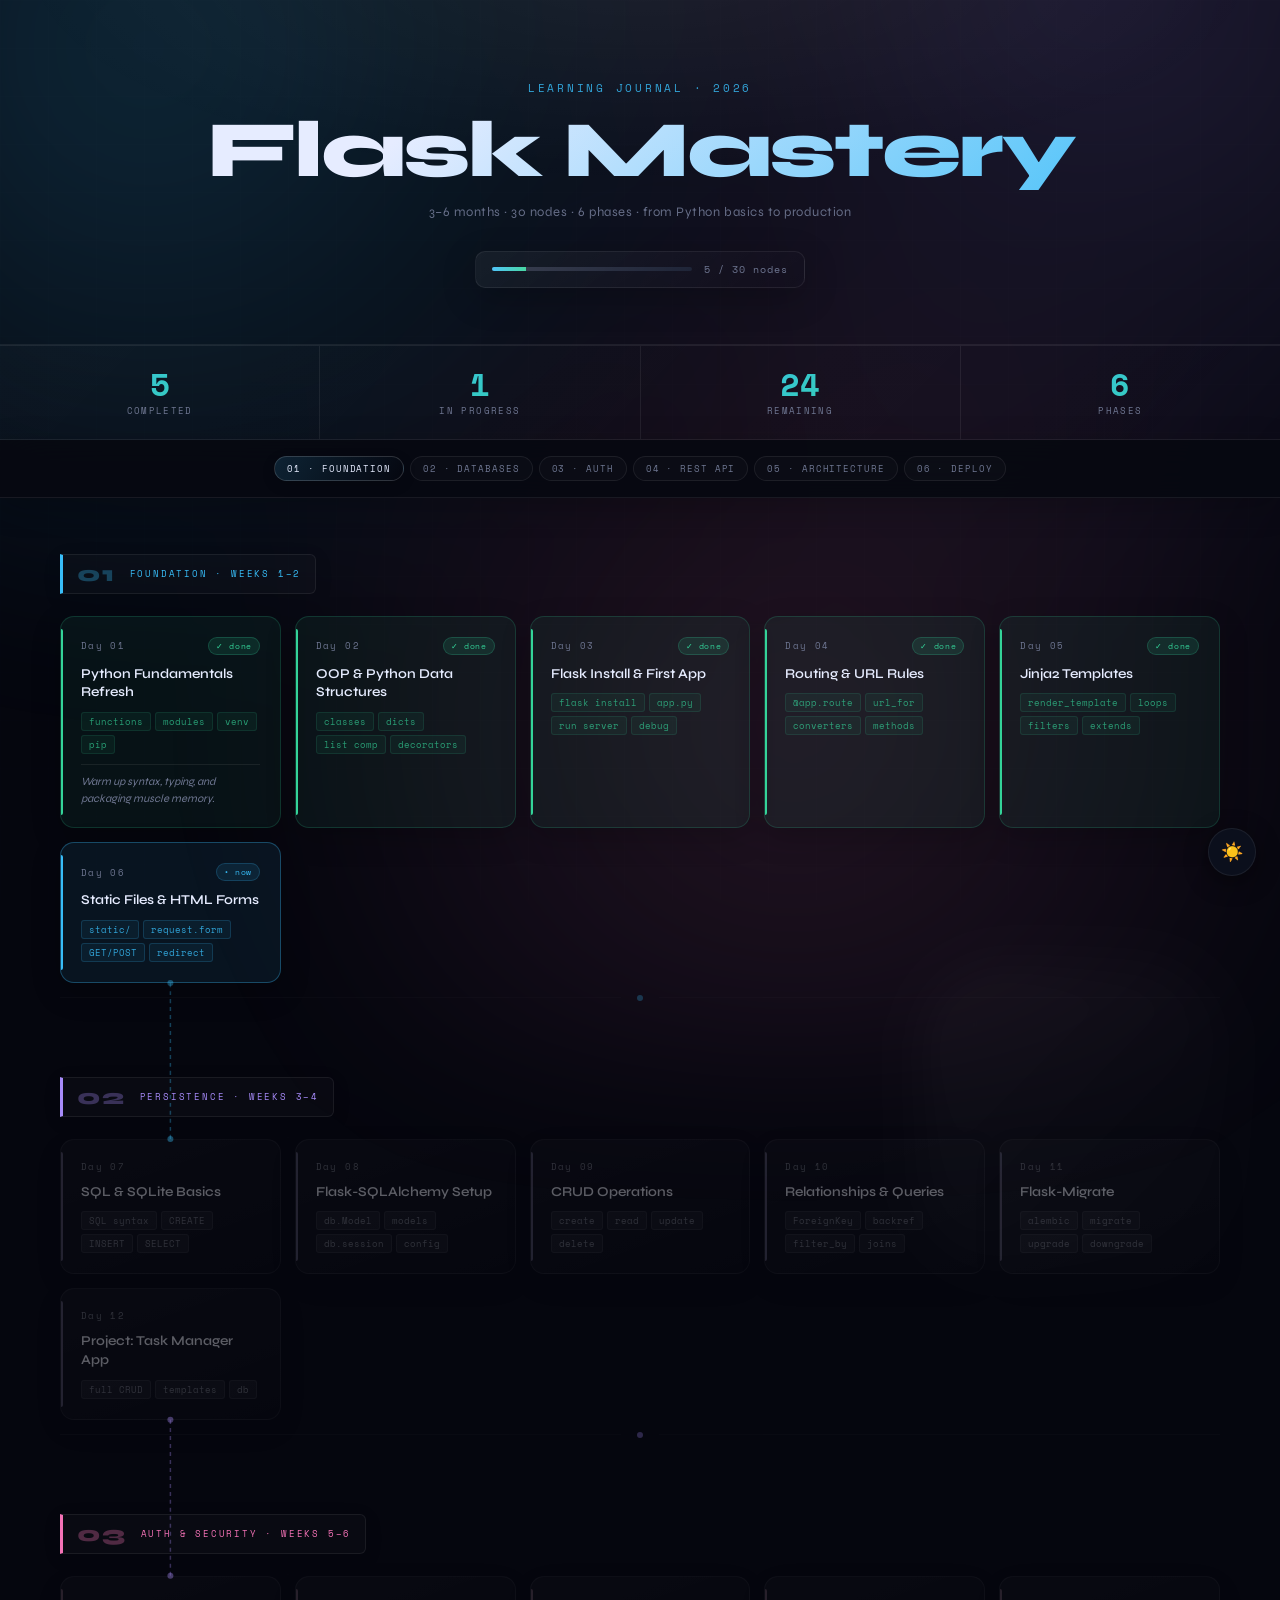
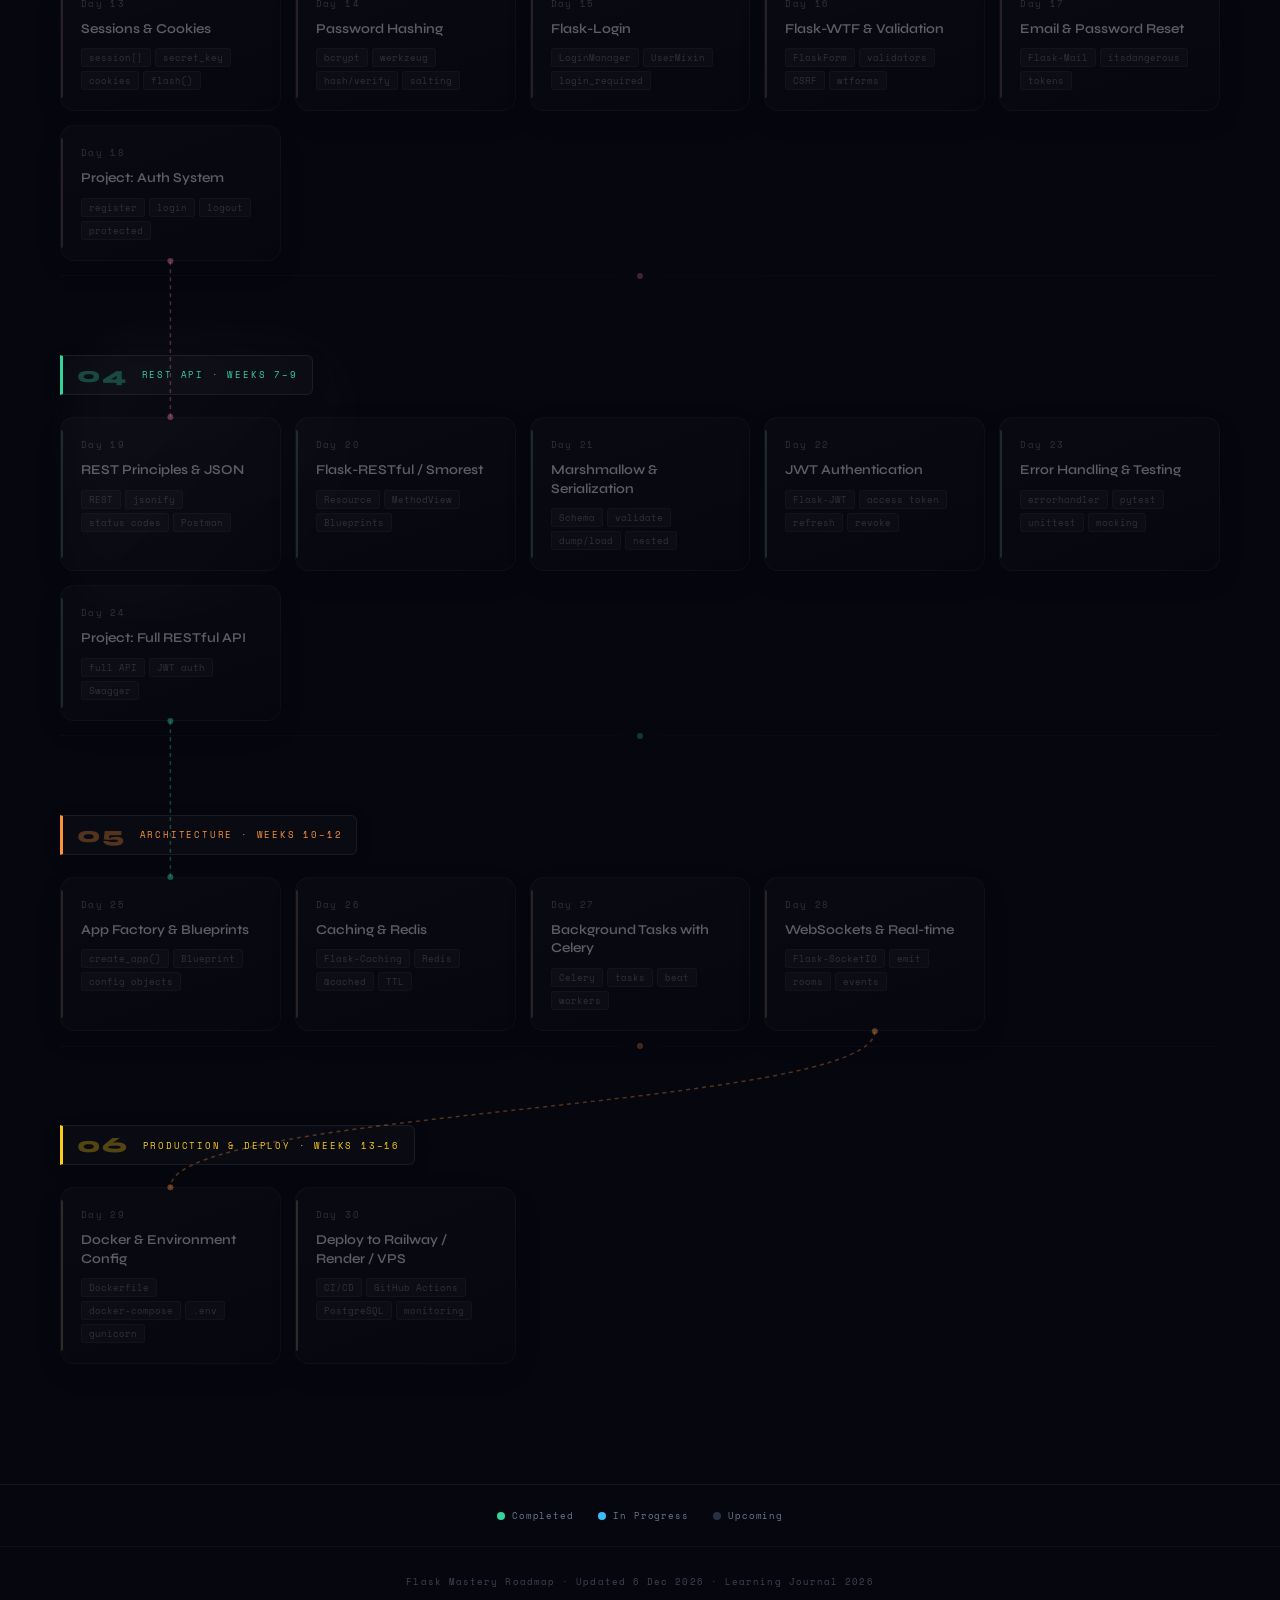
==== commit 85b8fcd3: "Upskill: Day06" ====
--- a/index.htm
+++ b/index.htm
@@ -865,14 +865,14 @@
               <span>@app.route</span><span>url_for</span><span>converters</span><span>methods</span></div>
           </div>
 
-          <div class="node current" data-id="d05">
+          <div class="node done" data-id="d05">
             <div class="node-top"><span class="node-day">Day 05</span><span class="node-badge"></span></div>
             <div class="node-title">Jinja2 Templates</div>
             <div class="node-tags">
               <span>render_template</span><span>loops</span><span>filters</span><span>extends</span></div>
           </div>
 
-          <div class="node locked" data-id="d06">
+          <div class="node current" data-id="d06">
             <div class="node-top"><span class="node-day">Day 06</span><span class="node-badge"></span></div>
             <div class="node-title">Static Files &amp; HTML Forms</div>
             <div class="node-tags">
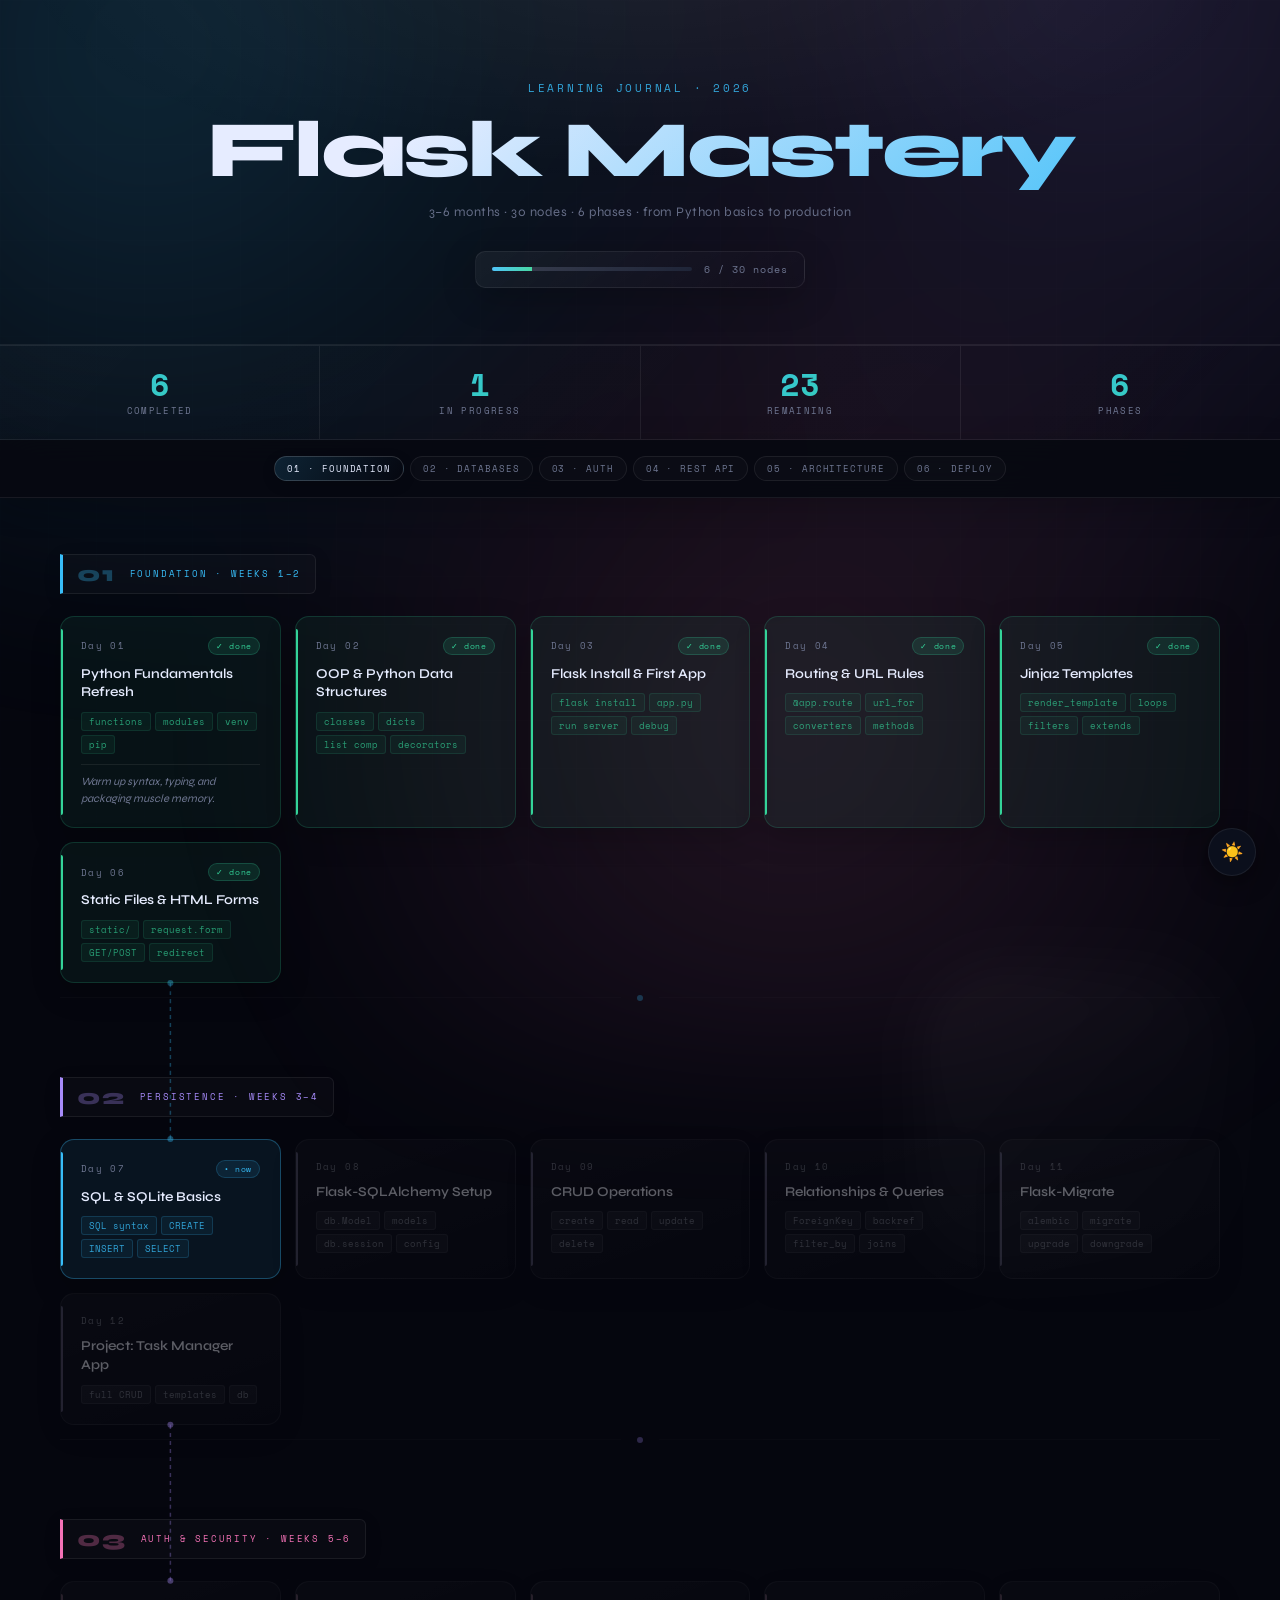
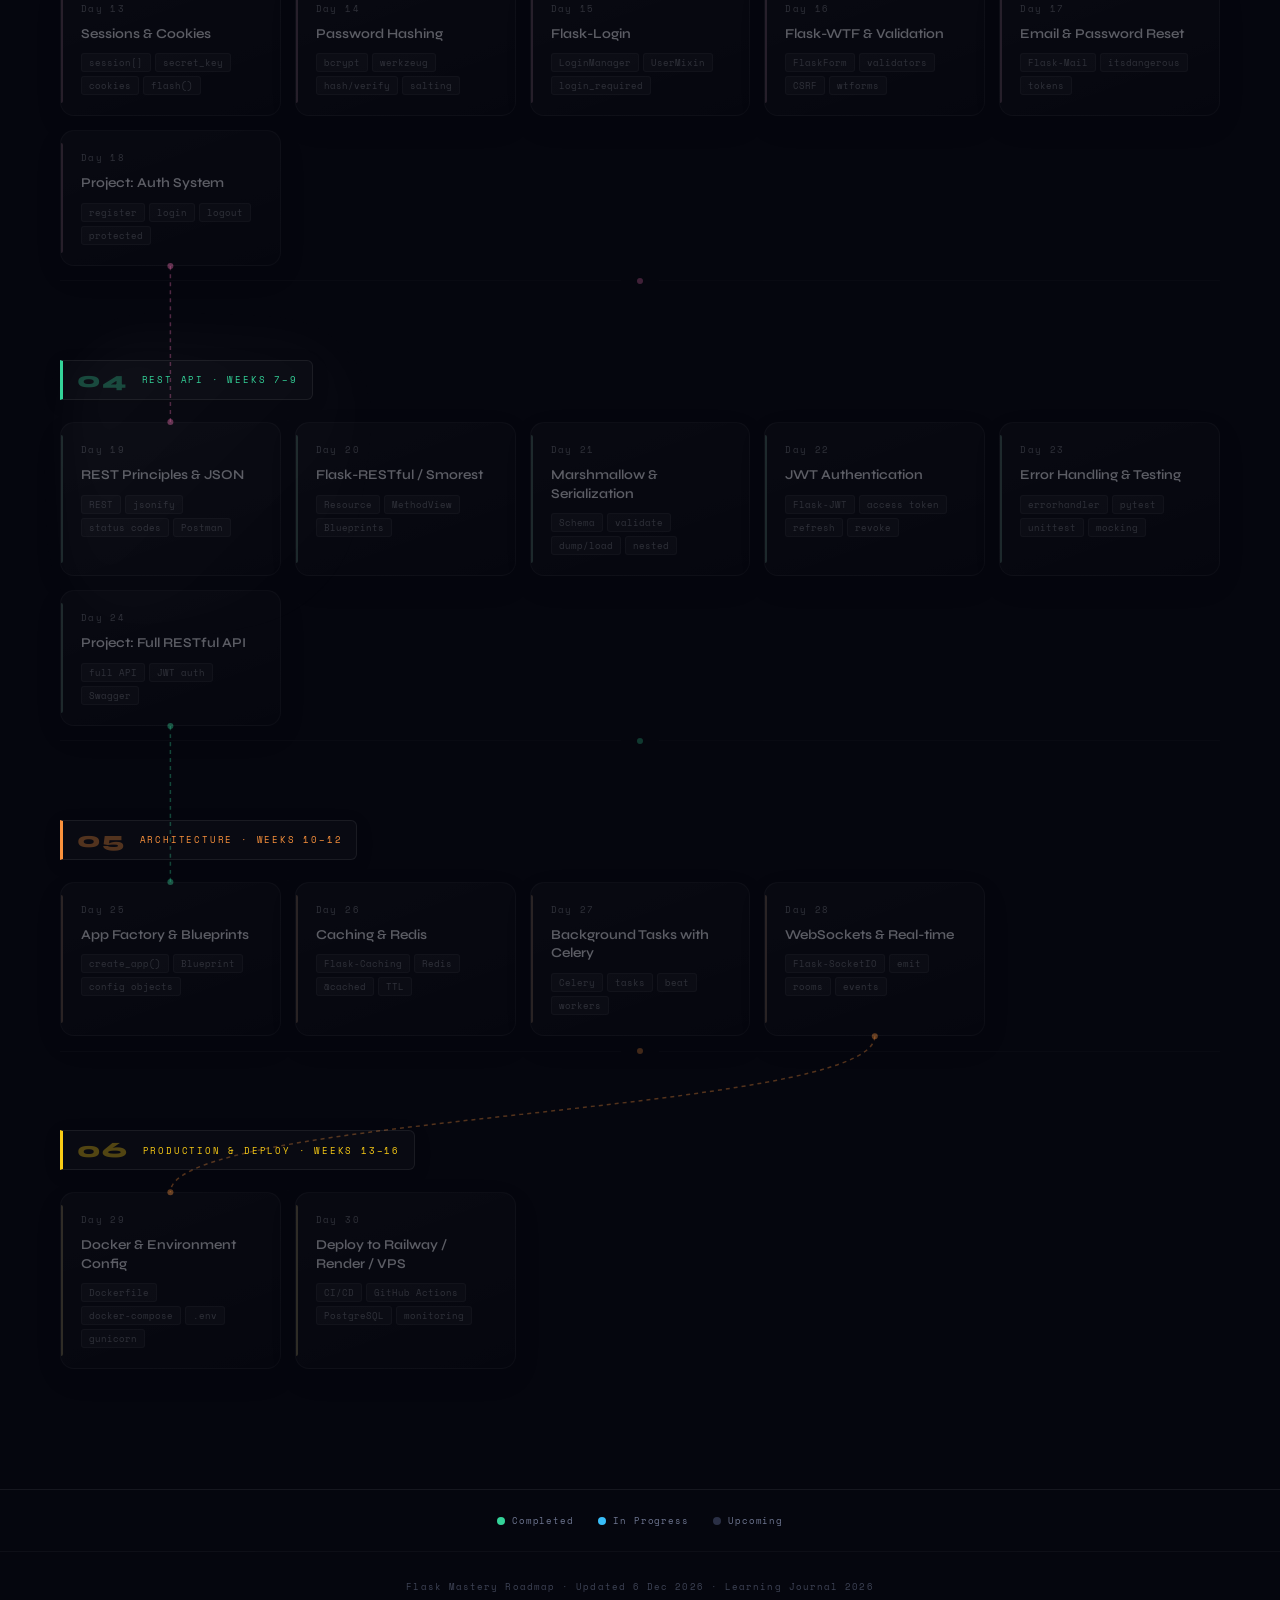
==== commit 24c0ab12: "Upskill: day07" ====
--- a/index.htm
+++ b/index.htm
@@ -872,7 +872,7 @@
               <span>render_template</span><span>loops</span><span>filters</span><span>extends</span></div>
           </div>
 
-          <div class="node current" data-id="d06">
+          <div class="node done" data-id="d06">
             <div class="node-top"><span class="node-day">Day 06</span><span class="node-badge"></span></div>
             <div class="node-title">Static Files &amp; HTML Forms</div>
             <div class="node-tags">
@@ -887,12 +887,12 @@
         </div>
       </section>
 
-      <!-- PHASE 2 -->
+      <!-- PHASE 2  -->
       <section class="phase-section" id="p2" style="--phase-col:var(--c2)">
         <div class="phase-label"><span class="ph-num">02</span>Persistence · Weeks 3–4</div>
         <div class="node-row">
 
-          <div class="node locked" data-id="d07">
+          <div class="node current" data-id="d07">
             <div class="node-top"><span class="node-day">Day 07</span><span class="node-badge"></span></div>
             <div class="node-title">SQL &amp; SQLite Basics</div>
             <div class="node-tags"><span>SQL syntax</span><span>CREATE</span><span>INSERT</span><span>SELECT</span>
